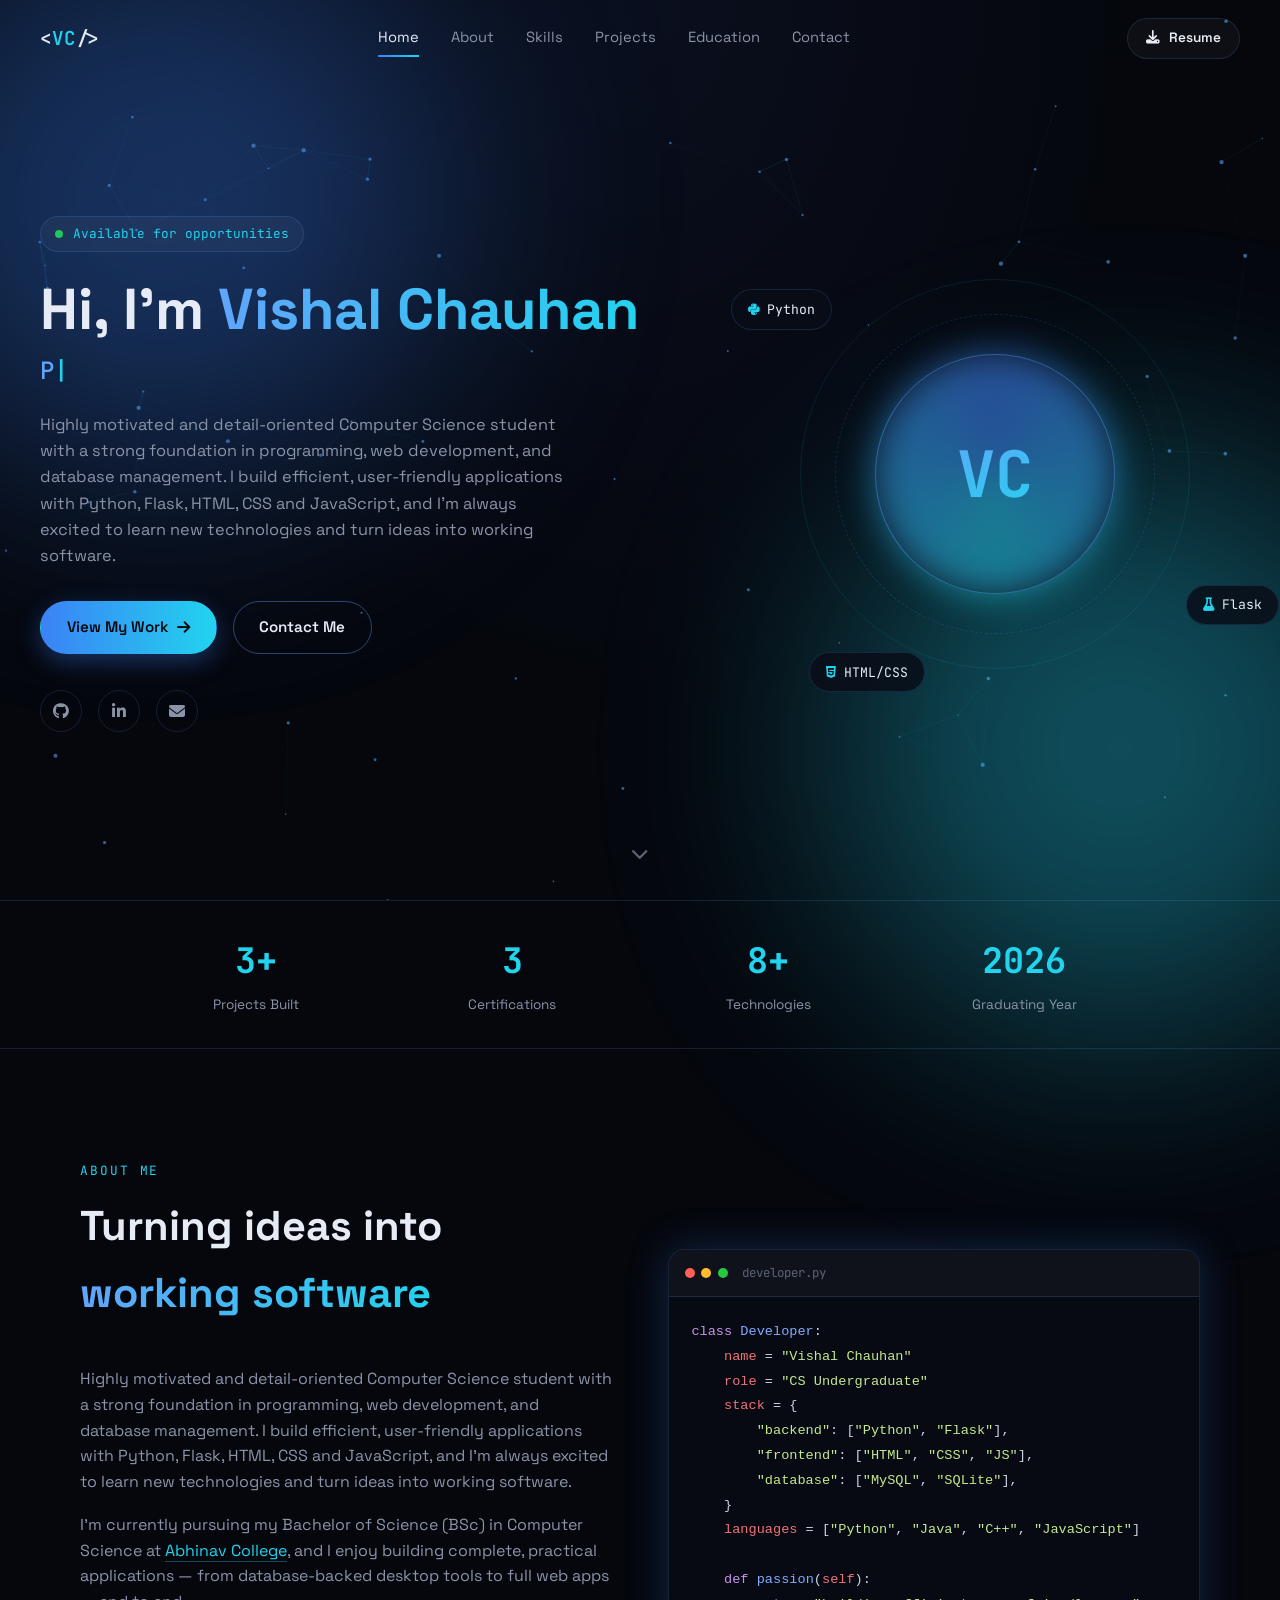
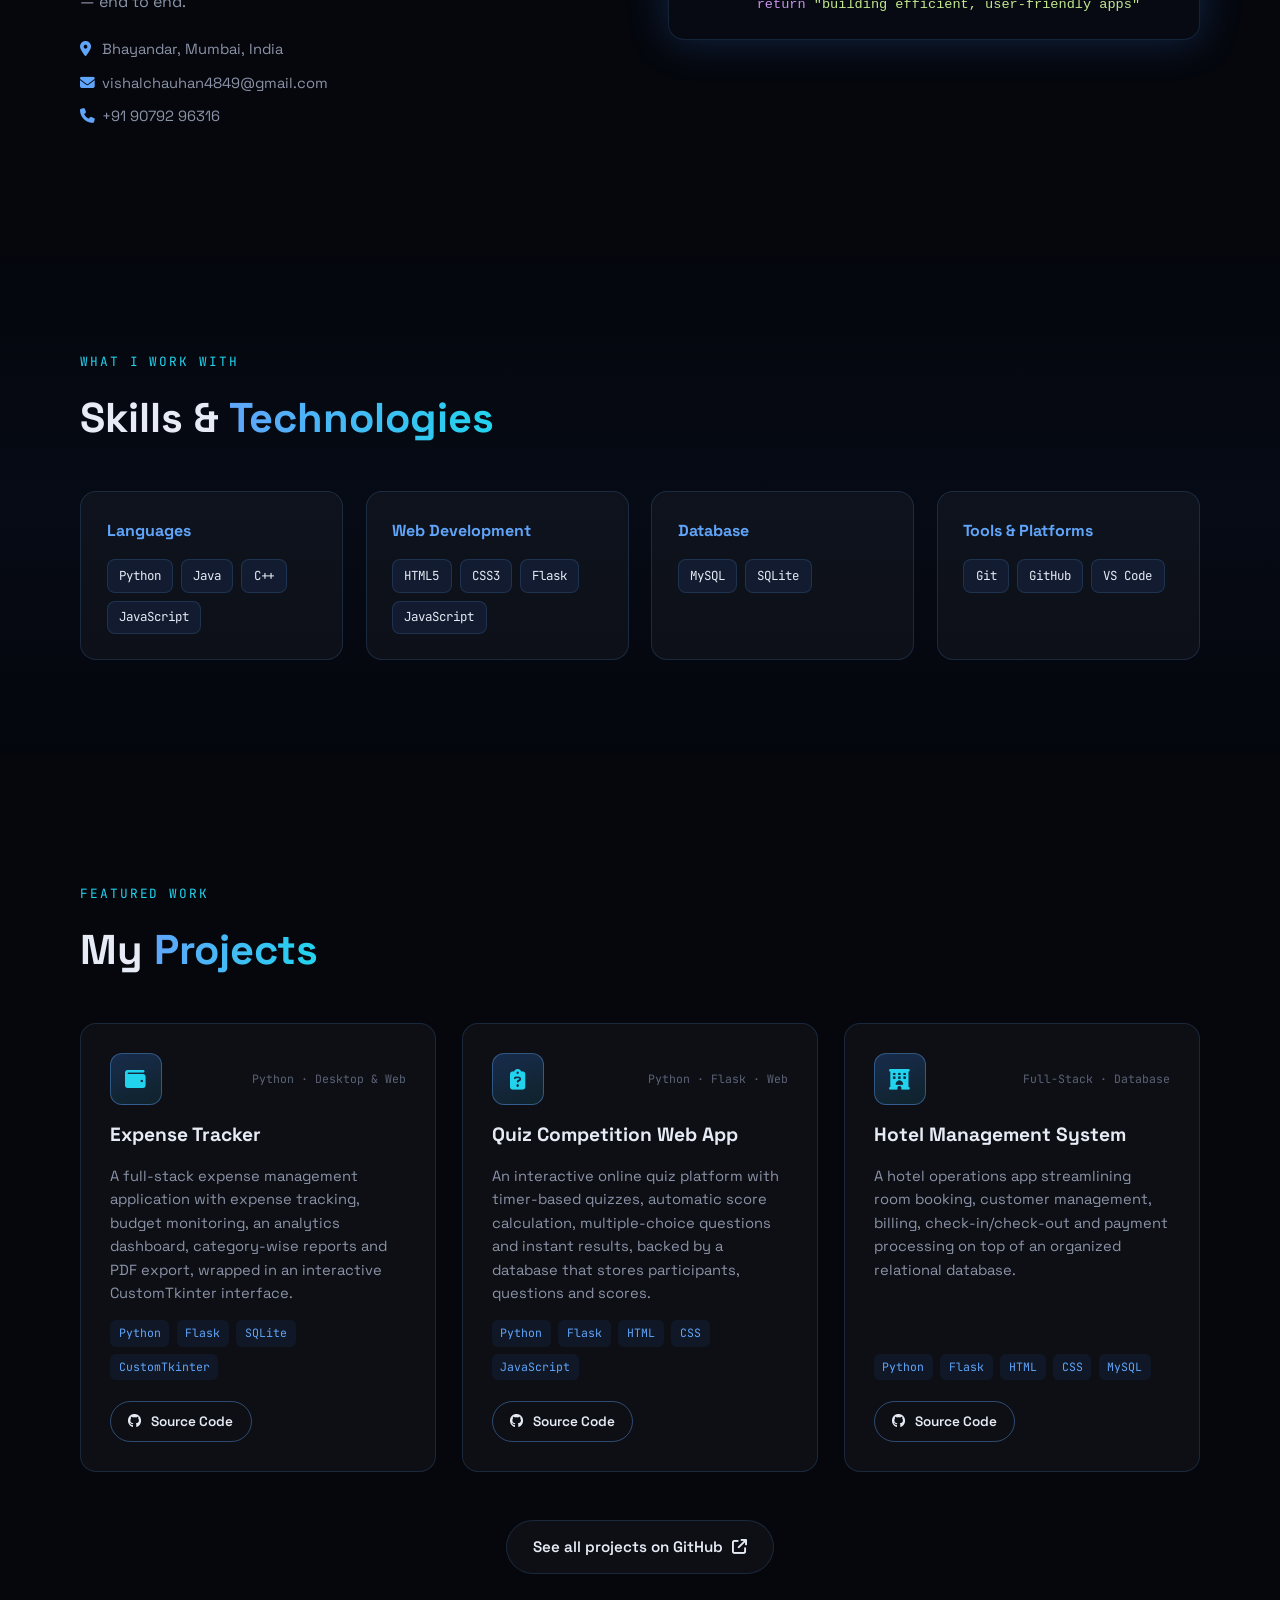
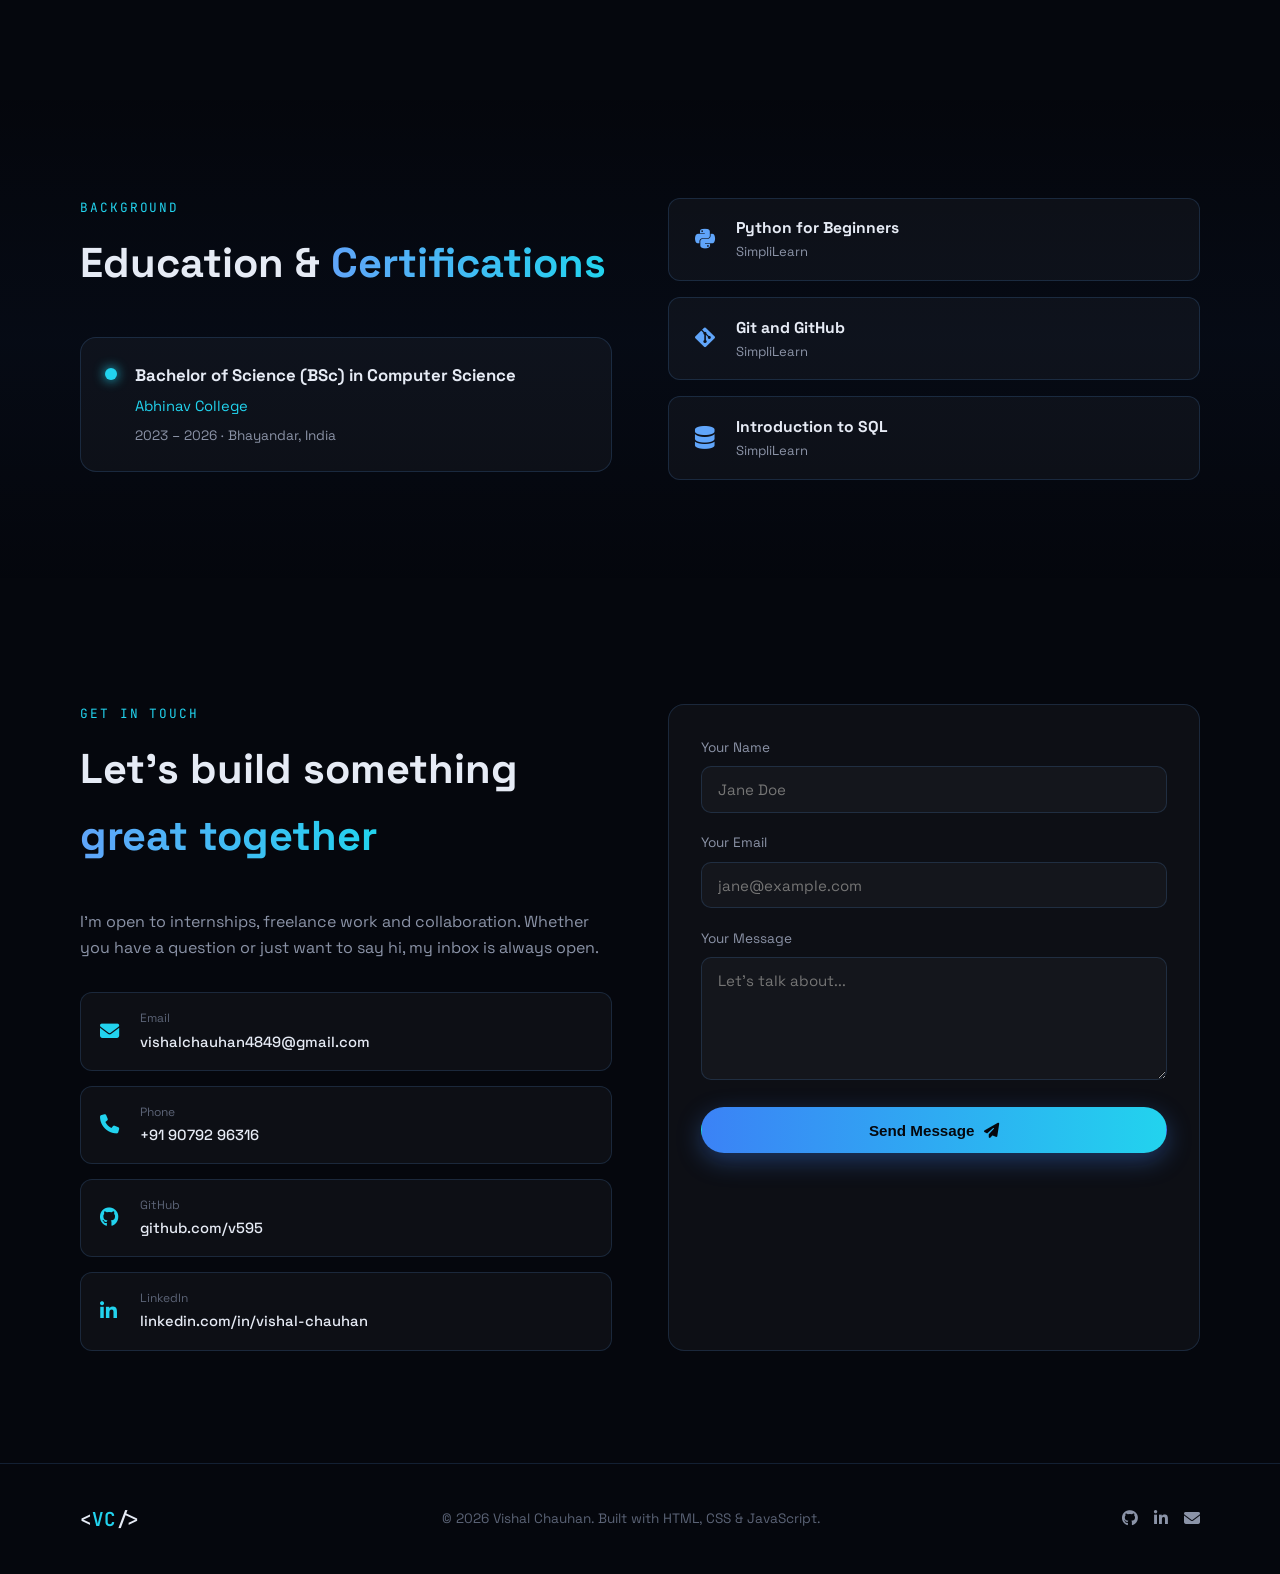
==== netlify_site/index.html @ a7fc86d5 "Add static Netlify build (netlify_site/) with Netlify Forms contact Netlify only serves static files" ====
<!doctype html>
<html lang="en">
<head>
<meta charset="UTF-8">
<meta name="viewport" content="width=device-width, initial-scale=1.0">
<title>Vishal Chauhan | Python & Flask Developer</title>
<meta name="description" content="Portfolio of Vishal Chauhan — Computer Science student and Python/Flask developer.">
<link rel="icon" href="data:,">
<link rel="preconnect" href="https://fonts.googleapis.com">
<link href="https://fonts.googleapis.com/css2?family=Space+Grotesk:wght@400;500;600;700&family=JetBrains+Mono:wght@400;500;600&display=swap" rel="stylesheet">
<link rel="stylesheet" href="https://cdnjs.cloudflare.com/ajax/libs/font-awesome/6.5.2/css/all.min.css">
<link rel="stylesheet" href="css/style.css">
</head>
<body>

<canvas id="bg-canvas"></canvas>
<div class="glow glow-a"></div>
<div class="glow glow-b"></div>

<div id="toast" class="toast"></div>

<header class="navbar" id="navbar">
  <div class="nav-inner">
    <a href="#home" class="brand">&lt;<span>VC</span>/&gt;</a>
    <nav class="nav-links" id="navLinks">
      <a href="#home" class="nav-link active" data-nav>Home</a>
      <a href="#about" class="nav-link" data-nav>About</a>
      <a href="#skills" class="nav-link" data-nav>Skills</a>
      <a href="#projects" class="nav-link" data-nav>Projects</a>
      <a href="#education" class="nav-link" data-nav>Education</a>
      <a href="#contact" class="nav-link" data-nav>Contact</a>
    </nav>
    <div class="nav-actions">
      <a href="files/VISHAL_CHAUHAN_Resume.pdf" class="btn btn-ghost btn-sm" download>
        <i class="fa-solid fa-download"></i> Resume
      </a>
      <button class="nav-toggle" id="navToggle" aria-label="Toggle menu">
        <span></span><span></span><span></span>
      </button>
    </div>
  </div>
</header>

<main>

  <section class="hero" id="home">
    <div class="hero-inner">
      <div class="hero-text">
        <p class="eyebrow reveal"><span class="pulse-dot"></span> Available for opportunities</p>
        <h1 class="reveal">Hi, I'm <span class="gradient-text">Vishal Chauhan</span></h1>
        <h2 class="hero-role reveal">
          <span id="typed"></span><span class="cursor">|</span>
        </h2>
        <p class="hero-desc reveal">Highly motivated and detail-oriented Computer Science student with a strong foundation in programming, web development, and database management. I build efficient, user-friendly applications with Python, Flask, HTML, CSS and JavaScript, and I'm always excited to learn new technologies and turn ideas into working software.</p>
        <div class="hero-cta reveal">
          <a href="#projects" class="btn btn-primary">View My Work <i class="fa-solid fa-arrow-right"></i></a>
          <a href="#contact" class="btn btn-outline">Contact Me</a>
        </div>
        <div class="hero-socials reveal">
          <a href="https://github.com/v595" target="_blank" rel="noopener" aria-label="GitHub"><i class="fa-brands fa-github"></i></a>
          <a href="https://www.linkedin.com/in/vishal-chauhan-854780410" target="_blank" rel="noopener" aria-label="LinkedIn"><i class="fa-brands fa-linkedin-in"></i></a>
          <a href="mailto:vishalchauhan4849@gmail.com" aria-label="Email"><i class="fa-solid fa-envelope"></i></a>
        </div>
      </div>
      <div class="hero-visual reveal">
        <div class="orbit-ring ring-1"></div>
        <div class="orbit-ring ring-2"></div>
        <div class="avatar-card">
          <div class="avatar-glow"></div>
          <div class="avatar-initials">VC</div>
        </div>
        <div class="floating-chip chip-1"><i class="fa-brands fa-python"></i> Python</div>
        <div class="floating-chip chip-2"><i class="fa-solid fa-flask"></i> Flask</div>
        <div class="floating-chip chip-3"><i class="fa-brands fa-html5"></i> HTML/CSS</div>
      </div>
    </div>
    <a href="#about" class="scroll-cue" aria-label="Scroll down"><i class="fa-solid fa-chevron-down"></i></a>
  </section>

  <section class="stats">
    <div class="stats-inner">
      <div class="stat reveal">
        <div class="stat-value" data-count="3" data-suffix="+">0</div>
        <div class="stat-label">Projects Built</div>
      </div>
      <div class="stat reveal">
        <div class="stat-value" data-count="3" data-suffix="">0</div>
        <div class="stat-label">Certifications</div>
      </div>
      <div class="stat reveal">
        <div class="stat-value" data-count="8" data-suffix="+">0</div>
        <div class="stat-label">Technologies</div>
      </div>
      <div class="stat reveal">
        <div class="stat-value" data-count="2026" data-suffix="">0</div>
        <div class="stat-label">Graduating Year</div>
      </div>
    </div>
  </section>

  <section class="section" id="about">
    <div class="section-inner about-grid">
      <div class="reveal">
        <p class="section-tag">About Me</p>
        <h2 class="section-title">Turning ideas into <span class="gradient-text">working software</span></h2>
        <p class="about-text">Highly motivated and detail-oriented Computer Science student with a strong foundation in programming, web development, and database management. I build efficient, user-friendly applications with Python, Flask, HTML, CSS and JavaScript, and I'm always excited to learn new technologies and turn ideas into working software.</p>
        <p class="about-text">
          I'm currently pursuing my Bachelor of Science (BSc) in Computer Science at
          <a href="https://www.abhinavcollege.org/" target="_blank" rel="noopener">Abhinav College</a>,
          and I enjoy building complete, practical applications — from database-backed
          desktop tools to full web apps — end to end.
        </p>
        <div class="about-info">
          <div><i class="fa-solid fa-location-dot"></i> Bhayandar, Mumbai, India</div>
          <div><i class="fa-solid fa-envelope"></i> vishalchauhan4849@gmail.com</div>
          <div><i class="fa-solid fa-phone"></i> +91 90792 96316</div>
        </div>
      </div>
      <div class="code-card reveal">
        <div class="code-card-head">
          <span class="dot red"></span><span class="dot yellow"></span><span class="dot green"></span>
          <span class="code-card-title">developer.py</span>
        </div>
        <pre class="code-card-body"><code><span class="tok-kw">class</span> <span class="tok-class">Developer</span>:
    <span class="tok-var">name</span> = <span class="tok-str">"Vishal Chauhan"</span>
    <span class="tok-var">role</span> = <span class="tok-str">"CS Undergraduate"</span>
    <span class="tok-var">stack</span> = {
        <span class="tok-str">"backend"</span>: [<span class="tok-str">"Python"</span>, <span class="tok-str">"Flask"</span>],
        <span class="tok-str">"frontend"</span>: [<span class="tok-str">"HTML"</span>, <span class="tok-str">"CSS"</span>, <span class="tok-str">"JS"</span>],
        <span class="tok-str">"database"</span>: [<span class="tok-str">"MySQL"</span>, <span class="tok-str">"SQLite"</span>],
    }
    <span class="tok-var">languages</span> = [<span class="tok-str">"Python"</span>, <span class="tok-str">"Java"</span>, <span class="tok-str">"C++"</span>, <span class="tok-str">"JavaScript"</span>]

    <span class="tok-kw">def</span> <span class="tok-fn">passion</span>(<span class="tok-var">self</span>):
        <span class="tok-kw">return</span> <span class="tok-str">"building efficient, user-friendly apps"</span></code></pre>
      </div>
    </div>
  </section>

  <section class="section section-alt" id="skills">
    <div class="section-inner">
      <p class="section-tag reveal">What I Work With</p>
      <h2 class="section-title reveal">Skills &amp; <span class="gradient-text">Technologies</span></h2>
      <div class="skills-grid">
        <div class="skill-card reveal">
          <h3>Languages</h3>
          <div class="skill-tags">
            <span class="skill-tag">Python</span><span class="skill-tag">Java</span><span class="skill-tag">C++</span><span class="skill-tag">JavaScript</span>
          </div>
        </div>
        <div class="skill-card reveal">
          <h3>Web Development</h3>
          <div class="skill-tags">
            <span class="skill-tag">HTML5</span><span class="skill-tag">CSS3</span><span class="skill-tag">Flask</span><span class="skill-tag">JavaScript</span>
          </div>
        </div>
        <div class="skill-card reveal">
          <h3>Database</h3>
          <div class="skill-tags">
            <span class="skill-tag">MySQL</span><span class="skill-tag">SQLite</span>
          </div>
        </div>
        <div class="skill-card reveal">
          <h3>Tools &amp; Platforms</h3>
          <div class="skill-tags">
            <span class="skill-tag">Git</span><span class="skill-tag">GitHub</span><span class="skill-tag">VS Code</span>
          </div>
        </div>
      </div>
    </div>
  </section>

  <section class="section" id="projects">
    <div class="section-inner">
      <p class="section-tag reveal">Featured Work</p>
      <h2 class="section-title reveal">My <span class="gradient-text">Projects</span></h2>
      <div class="projects-grid">
        <article class="project-card reveal">
          <div class="project-top">
            <div class="project-icon"><i class="fa-solid fa-wallet"></i></div>
            <span class="project-category">Python  ·  Desktop &amp; Web</span>
          </div>
          <h3>Expense Tracker</h3>
          <p>A full-stack expense management application with expense tracking, budget monitoring, an analytics dashboard, category-wise reports and PDF export, wrapped in an interactive CustomTkinter interface.</p>
          <div class="project-stack">
            <span>Python</span><span>Flask</span><span>SQLite</span><span>CustomTkinter</span>
          </div>
          <div class="project-links">
            <a href="https://github.com/v595/expenses_tracker" target="_blank" rel="noopener" class="btn btn-outline btn-sm">
              <i class="fa-brands fa-github"></i> Source Code
            </a>
          </div>
        </article>
        <article class="project-card reveal">
          <div class="project-top">
            <div class="project-icon"><i class="fa-solid fa-clipboard-question"></i></div>
            <span class="project-category">Python  ·  Flask  ·  Web</span>
          </div>
          <h3>Quiz Competition Web App</h3>
          <p>An interactive online quiz platform with timer-based quizzes, automatic score calculation, multiple-choice questions and instant results, backed by a database that stores participants, questions and scores.</p>
          <div class="project-stack">
            <span>Python</span><span>Flask</span><span>HTML</span><span>CSS</span><span>JavaScript</span>
          </div>
          <div class="project-links">
            <a href="https://github.com/v595/QUIZ-COMPETITION" target="_blank" rel="noopener" class="btn btn-outline btn-sm">
              <i class="fa-brands fa-github"></i> Source Code
            </a>
          </div>
        </article>
        <article class="project-card reveal">
          <div class="project-top">
            <div class="project-icon"><i class="fa-solid fa-hotel"></i></div>
            <span class="project-category">Full-Stack  ·  Database</span>
          </div>
          <h3>Hotel Management System</h3>
          <p>A hotel operations app streamlining room booking, customer management, billing, check-in/check-out and payment processing on top of an organized relational database.</p>
          <div class="project-stack">
            <span>Python</span><span>Flask</span><span>HTML</span><span>CSS</span><span>MySQL</span>
          </div>
          <div class="project-links">
            <a href="https://github.com/v595/hotel-management-system" target="_blank" rel="noopener" class="btn btn-outline btn-sm">
              <i class="fa-brands fa-github"></i> Source Code
            </a>
          </div>
        </article>
      </div>
      <div class="projects-more reveal">
        <a href="https://github.com/v595" target="_blank" rel="noopener" class="btn btn-ghost">
          See all projects on GitHub <i class="fa-solid fa-arrow-up-right-from-square"></i>
        </a>
      </div>
    </div>
  </section>

  <section class="section section-alt" id="education">
    <div class="section-inner edu-grid">
      <div class="reveal">
        <p class="section-tag">Background</p>
        <h2 class="section-title">Education &amp; <span class="gradient-text">Certifications</span></h2>
        <div class="timeline-item">
          <div class="timeline-dot"></div>
          <div>
            <h3>Bachelor of Science (BSc) in Computer Science</h3>
            <a href="https://www.abhinavcollege.org/" target="_blank" rel="noopener">Abhinav College</a>
            <p class="timeline-meta">2023 – 2026 &middot; Bhayandar, India</p>
          </div>
        </div>
      </div>
      <div class="cert-grid reveal">
        <div class="cert-card">
          <i class="fa-brands fa-python"></i>
          <div><h4>Python for Beginners</h4><p>SimpliLearn</p></div>
        </div>
        <div class="cert-card">
          <i class="fa-brands fa-git-alt"></i>
          <div><h4>Git and GitHub</h4><p>SimpliLearn</p></div>
        </div>
        <div class="cert-card">
          <i class="fa-solid fa-database"></i>
          <div><h4>Introduction to SQL</h4><p>SimpliLearn</p></div>
        </div>
      </div>
    </div>
  </section>

  <section class="section" id="contact">
    <div class="section-inner contact-grid">
      <div class="reveal">
        <p class="section-tag">Get In Touch</p>
        <h2 class="section-title">Let's build something <span class="gradient-text">great together</span></h2>
        <p class="about-text">
          I'm open to internships, freelance work and collaboration. Whether you have a
          question or just want to say hi, my inbox is always open.
        </p>
        <div class="contact-methods">
          <a href="mailto:vishalchauhan4849@gmail.com" class="contact-method">
            <i class="fa-solid fa-envelope"></i>
            <div><span>Email</span><strong>vishalchauhan4849@gmail.com</strong></div>
          </a>
          <a href="tel:+919079296316" class="contact-method">
            <i class="fa-solid fa-phone"></i>
            <div><span>Phone</span><strong>+91 90792 96316</strong></div>
          </a>
          <a href="https://github.com/v595" target="_blank" rel="noopener" class="contact-method">
            <i class="fa-brands fa-github"></i>
            <div><span>GitHub</span><strong>github.com/v595</strong></div>
          </a>
          <a href="https://www.linkedin.com/in/vishal-chauhan-854780410" target="_blank" rel="noopener" class="contact-method">
            <i class="fa-brands fa-linkedin-in"></i>
            <div><span>LinkedIn</span><strong>linkedin.com/in/vishal-chauhan</strong></div>
          </a>
        </div>
      </div>

      <form id="contactForm" class="contact-form reveal" name="contact" method="POST" data-netlify="true" netlify-honeypot="bot-field" novalidate>
        <input type="hidden" name="form-name" value="contact">
        <p class="hidden-field"><label>Don't fill this out: <input name="bot-field"></label></p>
        <div class="form-row">
          <label for="name">Your Name</label>
          <input type="text" id="name" name="name" placeholder="Jane Doe" required>
        </div>
        <div class="form-row">
          <label for="email">Your Email</label>
          <input type="email" id="email" name="email" placeholder="jane@example.com" required>
        </div>
        <div class="form-row">
          <label for="message">Your Message</label>
          <textarea id="message" name="message" rows="5" placeholder="Let's talk about..." required></textarea>
        </div>
        <button type="submit" class="btn btn-primary btn-block" id="submitBtn">
          <span class="btn-label">Send Message</span>
          <i class="fa-solid fa-paper-plane"></i>
        </button>
        <p class="form-status" id="formStatus" role="status"></p>
      </form>
    </div>
  </section>

</main>

<footer class="footer">
  <div class="footer-inner">
    <a href="#home" class="brand">&lt;<span>VC</span>/&gt;</a>
    <p>&copy; <span id="year">2026</span> Vishal Chauhan. Built with HTML, CSS &amp; JavaScript.</p>
    <div class="footer-socials">
      <a href="https://github.com/v595" target="_blank" rel="noopener" aria-label="GitHub"><i class="fa-brands fa-github"></i></a>
      <a href="https://www.linkedin.com/in/vishal-chauhan-854780410" target="_blank" rel="noopener" aria-label="LinkedIn"><i class="fa-brands fa-linkedin-in"></i></a>
      <a href="mailto:vishalchauhan4849@gmail.com" aria-label="Email"><i class="fa-solid fa-envelope"></i></a>
    </div>
  </div>
</footer>

<button id="backToTop" class="back-to-top" aria-label="Back to top"><i class="fa-solid fa-arrow-up"></i></button>

<script>
  window.__ROLES__ = ["Python Developer", "Flask Developer", "Full-Stack Enthusiast", "CS Undergraduate"];
</script>
<script src="js/script.js"></script>
</body>
</html>
---- netlify_site/css/style.css ----
/* ---------- Design tokens ---------- */
:root {
  --bg: #05070d;
  --bg-alt: #080b14;
  --surface: rgba(255, 255, 255, 0.035);
  --surface-hover: rgba(255, 255, 255, 0.06);
  --border: rgba(96, 165, 250, 0.16);
  --border-strong: rgba(96, 165, 250, 0.4);
  --blue: #3b82f6;
  --blue-light: #60a5fa;
  --cyan: #22d3ee;
  --text: #e6ebf5;
  --text-dim: #8b93a7;
  --text-dimmer: #5b6376;
  --radius: 16px;
  --font-body: "Space Grotesk", sans-serif;
  --font-mono: "JetBrains Mono", monospace;
  --shadow-glow: 0 0 40px rgba(59, 130, 246, 0.25);
}

* { margin: 0; padding: 0; box-sizing: border-box; }

html { scroll-behavior: smooth; }

body {
  background: var(--bg);
  color: var(--text);
  font-family: var(--font-body);
  line-height: 1.6;
  overflow-x: hidden;
  position: relative;
}

a { color: inherit; text-decoration: none; }
ul { list-style: none; }
img { max-width: 100%; display: block; }

::selection { background: var(--blue); color: #fff; }

::-webkit-scrollbar { width: 10px; }
::-webkit-scrollbar-track { background: var(--bg); }
::-webkit-scrollbar-thumb { background: linear-gradient(var(--blue), var(--cyan)); border-radius: 10px; }

/* ---------- Background layers ---------- */
#bg-canvas {
  position: fixed;
  inset: 0;
  z-index: -2;
  background: radial-gradient(ellipse at top, #0a0f1e 0%, #05070d 55%);
}

.glow {
  position: fixed;
  width: 45vw;
  height: 45vw;
  border-radius: 50%;
  filter: blur(120px);
  z-index: -1;
  opacity: 0.35;
  pointer-events: none;
}
.glow-a {
  background: var(--blue);
  top: -10%;
  left: -10%;
  animation: drift-a 18s ease-in-out infinite alternate;
}
.glow-b {
  background: var(--cyan);
  bottom: -15%;
  right: -10%;
  animation: drift-b 22s ease-in-out infinite alternate;
}
@keyframes drift-a {
  from { transform: translate(0, 0) scale(1); }
  to   { transform: translate(6vw, 8vh) scale(1.15); }
}
@keyframes drift-b {
  from { transform: translate(0, 0) scale(1); }
  to   { transform: translate(-6vw, -6vh) scale(1.1); }
}

/* ---------- Utility ---------- */
.gradient-text {
  background: linear-gradient(90deg, var(--blue-light), var(--cyan));
  -webkit-background-clip: text;
  background-clip: text;
  color: transparent;
}

.section { padding: 7rem 1.5rem; position: relative; }
.section-alt { background: linear-gradient(180deg, transparent, rgba(59,130,246,0.035), transparent); }
.section-inner { max-width: 1120px; margin: 0 auto; }
.section-tag {
  font-family: var(--font-mono);
  font-size: 0.8rem;
  letter-spacing: 0.15em;
  text-transform: uppercase;
  color: var(--cyan);
  margin-bottom: 0.75rem;
}
.section-title {
  font-size: clamp(1.8rem, 4vw, 2.6rem);
  font-weight: 700;
  margin-bottom: 2.5rem;
  max-width: 640px;
}

.reveal {
  opacity: 0;
  transform: translateY(28px);
  transition: opacity 0.7s cubic-bezier(.16,.84,.44,1), transform 0.7s cubic-bezier(.16,.84,.44,1);
}
.reveal.visible { opacity: 1; transform: translateY(0); }

/* ---------- Buttons ---------- */
.btn {
  display: inline-flex;
  align-items: center;
  gap: 0.6rem;
  padding: 0.85rem 1.6rem;
  border-radius: 999px;
  font-weight: 600;
  font-size: 0.95rem;
  border: 1px solid transparent;
  cursor: pointer;
  transition: transform 0.25s ease, box-shadow 0.25s ease, background 0.25s ease, border-color 0.25s ease;
  white-space: nowrap;
}
.btn:hover { transform: translateY(-3px); }
.btn-primary {
  background: linear-gradient(90deg, var(--blue), var(--cyan));
  color: #05070d;
  box-shadow: 0 8px 24px rgba(59, 130, 246, 0.35);
}
.btn-primary:hover { box-shadow: 0 12px 32px rgba(34, 211, 238, 0.45); }
.btn-outline {
  background: transparent;
  border-color: var(--border-strong);
  color: var(--text);
}
.btn-outline:hover { background: rgba(59, 130, 246, 0.12); border-color: var(--cyan); }
.btn-ghost { background: var(--surface); color: var(--text); border-color: var(--border); }
.btn-ghost:hover { background: var(--surface-hover); }
.btn-sm { padding: 0.55rem 1.1rem; font-size: 0.85rem; }
.btn-block { width: 100%; justify-content: center; margin-top: 0.5rem; }

/* ---------- Navbar ---------- */
.navbar {
  position: fixed;
  top: 0; left: 0; right: 0;
  z-index: 100;
  padding: 1.1rem 1.5rem;
  transition: background 0.3s ease, border-color 0.3s ease, padding 0.3s ease;
  border-bottom: 1px solid transparent;
}
.navbar.scrolled {
  background: rgba(5, 7, 13, 0.75);
  backdrop-filter: blur(16px);
  border-color: var(--border);
  padding: 0.75rem 1.5rem;
}
.nav-inner {
  max-width: 1200px;
  margin: 0 auto;
  display: flex;
  align-items: center;
  justify-content: space-between;
  gap: 1.5rem;
}
.brand {
  font-family: var(--font-mono);
  font-weight: 600;
  font-size: 1.2rem;
  color: var(--text);
}
.brand span { color: var(--cyan); }
.nav-links {
  display: flex;
  gap: 2rem;
  list-style: none;
}
.nav-link {
  position: relative;
  font-size: 0.92rem;
  color: var(--text-dim);
  padding: 0.3rem 0;
  transition: color 0.2s ease;
}
.nav-link::after {
  content: "";
  position: absolute;
  left: 0; bottom: -2px;
  width: 0; height: 2px;
  background: linear-gradient(90deg, var(--blue), var(--cyan));
  transition: width 0.25s ease;
}
.nav-link:hover, .nav-link.active { color: var(--text); }
.nav-link:hover::after, .nav-link.active::after { width: 100%; }

.nav-actions { display: flex; align-items: center; gap: 0.9rem; }
.nav-toggle {
  display: none;
  flex-direction: column;
  gap: 5px;
  background: none;
  border: none;
  cursor: pointer;
  padding: 6px;
}
.nav-toggle span { width: 22px; height: 2px; background: var(--text); border-radius: 2px; transition: 0.3s; }

/* ---------- Hero ---------- */
.hero {
  min-height: 100vh;
  display: flex;
  align-items: center;
  padding: 7rem 1.5rem 4rem;
  position: relative;
}
.hero-inner {
  max-width: 1200px;
  margin: 0 auto;
  width: 100%;
  display: grid;
  grid-template-columns: 1.15fr 0.85fr;
  gap: 3rem;
  align-items: center;
}
.eyebrow {
  display: inline-flex;
  align-items: center;
  gap: 0.6rem;
  font-family: var(--font-mono);
  font-size: 0.8rem;
  color: var(--cyan);
  border: 1px solid var(--border);
  background: var(--surface);
  padding: 0.4rem 0.9rem;
  border-radius: 999px;
  margin-bottom: 1.5rem;
}
.pulse-dot {
  width: 8px; height: 8px;
  border-radius: 50%;
  background: #22c55e;
  box-shadow: 0 0 0 rgba(34,197,94,0.6);
  animation: pulse 2s infinite;
}
@keyframes pulse {
  0% { box-shadow: 0 0 0 0 rgba(34,197,94,0.6); }
  70% { box-shadow: 0 0 0 8px rgba(34,197,94,0); }
  100% { box-shadow: 0 0 0 0 rgba(34,197,94,0); }
}
.hero h1 {
  font-size: clamp(2.2rem, 5.5vw, 3.6rem);
  font-weight: 700;
  line-height: 1.15;
  margin-bottom: 0.6rem;
}
.hero-role {
  font-family: var(--font-mono);
  font-size: clamp(1.1rem, 2.4vw, 1.5rem);
  color: var(--blue-light);
  font-weight: 500;
  margin-bottom: 1.4rem;
  min-height: 2rem;
}
.cursor { color: var(--cyan); animation: blink 0.9s steps(1) infinite; }
@keyframes blink { 50% { opacity: 0; } }
.hero-desc {
  color: var(--text-dim);
  max-width: 540px;
  margin-bottom: 2rem;
  font-size: 1.02rem;
}
.hero-cta { display: flex; gap: 1rem; flex-wrap: wrap; margin-bottom: 2.2rem; }
.hero-socials { display: flex; gap: 1rem; }
.hero-socials a {
  width: 42px; height: 42px;
  display: grid; place-items: center;
  border: 1px solid var(--border);
  border-radius: 50%;
  color: var(--text-dim);
  transition: all 0.25s ease;
}
.hero-socials a:hover { color: var(--cyan); border-color: var(--cyan); transform: translateY(-4px); box-shadow: 0 6px 18px rgba(34,211,238,0.25); }

.hero-visual { position: relative; height: 420px; display: grid; place-items: center; }
.avatar-card {
  width: 240px; height: 240px;
  border-radius: 50%;
  display: grid; place-items: center;
  position: relative;
  background: linear-gradient(160deg, #0b1120, #0d1526);
  border: 1px solid var(--border-strong);
  z-index: 2;
}
.avatar-glow {
  position: absolute; inset: -2px;
  border-radius: 50%;
  background: conic-gradient(from 0deg, var(--blue), var(--cyan), var(--blue));
  filter: blur(18px);
  opacity: 0.55;
  animation: spin 6s linear infinite;
  z-index: -1;
}
@keyframes spin { to { transform: rotate(360deg); } }
.avatar-initials {
  font-family: var(--font-mono);
  font-size: 4rem;
  font-weight: 700;
  background: linear-gradient(160deg, var(--blue-light), var(--cyan));
  -webkit-background-clip: text;
  background-clip: text;
  color: transparent;
}
.orbit-ring {
  position: absolute;
  border: 1px dashed var(--border);
  border-radius: 50%;
}
.ring-1 { width: 320px; height: 320px; animation: spin 30s linear infinite; }
.ring-2 { width: 390px; height: 390px; border-style: solid; border-color: rgba(34,211,238,0.1); animation: spin 45s linear infinite reverse; }
.floating-chip {
  position: absolute;
  display: flex;
  align-items: center;
  gap: 0.5rem;
  padding: 0.55rem 1rem;
  background: rgba(9, 13, 24, 0.85);
  border: 1px solid var(--border);
  border-radius: 999px;
  font-family: var(--font-mono);
  font-size: 0.82rem;
  backdrop-filter: blur(6px);
  z-index: 3;
  animation: float 5s ease-in-out infinite;
}
.floating-chip i { color: var(--cyan); }
.chip-1 { top: 6%; left: -4%; animation-delay: 0s; }
.chip-2 { bottom: 14%; right: -8%; animation-delay: 1.2s; }
.chip-3 { bottom: -2%; left: 12%; animation-delay: 2.4s; }
@keyframes float {
  0%, 100% { transform: translateY(0); }
  50% { transform: translateY(-12px); }
}

.scroll-cue {
  position: absolute;
  bottom: 2rem; left: 50%;
  transform: translateX(-50%);
  color: var(--text-dimmer);
  font-size: 1.1rem;
  animation: float 2.2s ease-in-out infinite;
}

/* ---------- Stats ---------- */
.stats { padding: 2rem 1.5rem; border-top: 1px solid var(--border); border-bottom: 1px solid var(--border); }
.stats-inner {
  max-width: 1000px;
  margin: 0 auto;
  display: grid;
  grid-template-columns: repeat(4, 1fr);
  text-align: center;
  gap: 1.5rem;
}
.stat-value {
  font-family: var(--font-mono);
  font-size: clamp(1.6rem, 3vw, 2.2rem);
  font-weight: 700;
  color: var(--cyan);
}
.stat-label { color: var(--text-dim); font-size: 0.85rem; margin-top: 0.3rem; }

/* ---------- About ---------- */
.about-grid { display: grid; grid-template-columns: 1fr 1fr; gap: 3.5rem; align-items: center; }
.about-text { color: var(--text-dim); margin-bottom: 1.1rem; }
.about-text a { color: var(--cyan); border-bottom: 1px solid rgba(34,211,238,0.35); }
.about-info { display: flex; flex-direction: column; gap: 0.6rem; margin-top: 1.5rem; color: var(--text-dim); font-size: 0.92rem; }
.about-info i { color: var(--blue-light); width: 18px; }

.code-card {
  background: #070a13;
  border: 1px solid var(--border);
  border-radius: var(--radius);
  overflow: hidden;
  box-shadow: var(--shadow-glow);
}
.code-card-head {
  display: flex;
  align-items: center;
  gap: 0.4rem;
  padding: 0.8rem 1rem;
  background: rgba(255,255,255,0.03);
  border-bottom: 1px solid var(--border);
}
.dot { width: 10px; height: 10px; border-radius: 50%; }
.dot.red { background: #ff5f56; }
.dot.yellow { background: #ffbd2e; }
.dot.green { background: #27c93f; }
.code-card-title { margin-left: 0.5rem; font-family: var(--font-mono); font-size: 0.78rem; color: var(--text-dimmer); }
.code-card-body {
  padding: 1.4rem;
  font-family: var(--font-mono);
  font-size: 0.85rem;
  line-height: 1.75;
  overflow-x: auto;
  color: #cbd5e1;
}
.tok-kw { color: #c792ea; }
.tok-class { color: #82aaff; }
.tok-var { color: #f07178; }
.tok-str { color: #c3e88d; }
.tok-fn { color: #82aaff; }

/* ---------- Skills ---------- */
.skills-grid {
  display: grid;
  grid-template-columns: repeat(auto-fit, minmax(230px, 1fr));
  gap: 1.4rem;
}
.skill-card {
  background: var(--surface);
  border: 1px solid var(--border);
  border-radius: var(--radius);
  padding: 1.6rem;
  transition: transform 0.3s ease, border-color 0.3s ease, box-shadow 0.3s ease;
}
.skill-card:hover { transform: translateY(-6px); border-color: var(--border-strong); box-shadow: var(--shadow-glow); }
.skill-card h3 { font-size: 1rem; margin-bottom: 1rem; color: var(--blue-light); }
.skill-tags { display: flex; flex-wrap: wrap; gap: 0.5rem; }
.skill-tag {
  font-family: var(--font-mono);
  font-size: 0.78rem;
  padding: 0.35rem 0.7rem;
  border-radius: 8px;
  background: rgba(59,130,246,0.1);
  border: 1px solid var(--border);
  color: var(--text);
  transition: background 0.2s ease, transform 0.2s ease;
}
.skill-tag:hover { background: rgba(34,211,238,0.18); transform: translateY(-2px); }

/* ---------- Projects ---------- */
.projects-grid {
  display: grid;
  grid-template-columns: repeat(auto-fit, minmax(300px, 1fr));
  gap: 1.6rem;
}
.project-card {
  background: var(--surface);
  border: 1px solid var(--border);
  border-radius: var(--radius);
  padding: 1.8rem;
  display: flex;
  flex-direction: column;
  gap: 0.9rem;
  transition: transform 0.35s ease, border-color 0.35s ease, box-shadow 0.35s ease;
  position: relative;
  overflow: hidden;
}
.project-card::before {
  content: "";
  position: absolute; inset: 0;
  background: linear-gradient(135deg, rgba(59,130,246,0.08), transparent 60%);
  opacity: 0;
  transition: opacity 0.35s ease;
}
.project-card:hover { transform: translateY(-8px); border-color: var(--border-strong); box-shadow: var(--shadow-glow); }
.project-card:hover::before { opacity: 1; }
.project-top { display: flex; align-items: center; justify-content: space-between; }
.project-icon {
  width: 52px; height: 52px;
  border-radius: 12px;
  display: grid; place-items: center;
  background: linear-gradient(160deg, rgba(59,130,246,0.25), rgba(34,211,238,0.1));
  border: 1px solid var(--border-strong);
  font-size: 1.3rem;
  color: var(--cyan);
}
.project-category { font-family: var(--font-mono); font-size: 0.72rem; color: var(--text-dimmer); text-align: right; }
.project-card h3 { font-size: 1.2rem; }
.project-card p { color: var(--text-dim); font-size: 0.92rem; flex-grow: 1; }
.project-stack { display: flex; flex-wrap: wrap; gap: 0.45rem; }
.project-stack span {
  font-size: 0.72rem;
  font-family: var(--font-mono);
  color: var(--blue-light);
  background: rgba(59,130,246,0.08);
  padding: 0.25rem 0.55rem;
  border-radius: 6px;
}
.project-links { margin-top: 0.4rem; }
.projects-more { text-align: center; margin-top: 3rem; }

/* ---------- Education ---------- */
.edu-grid { display: grid; grid-template-columns: 1fr 1fr; gap: 3.5rem; align-items: start; }
.timeline-item { display: flex; gap: 1.1rem; padding: 1.5rem; background: var(--surface); border: 1px solid var(--border); border-radius: var(--radius); }
.timeline-dot { width: 12px; height: 12px; margin-top: 6px; border-radius: 50%; background: var(--cyan); box-shadow: 0 0 12px var(--cyan); flex-shrink: 0; }
.timeline-item h3 { font-size: 1.05rem; margin-bottom: 0.3rem; }
.timeline-item a { color: var(--cyan); font-size: 0.92rem; }
.timeline-meta { color: var(--text-dim); font-size: 0.85rem; margin-top: 0.4rem; }

.cert-grid { display: flex; flex-direction: column; gap: 1rem; }
.cert-card {
  display: flex;
  align-items: center;
  gap: 1rem;
  padding: 1.1rem 1.3rem;
  background: var(--surface);
  border: 1px solid var(--border);
  border-radius: 12px;
  transition: transform 0.25s ease, border-color 0.25s ease;
}
.cert-card:hover { transform: translateX(6px); border-color: var(--border-strong); }
.cert-card i { font-size: 1.4rem; color: var(--blue-light); width: 30px; text-align: center; }
.cert-card h4 { font-size: 0.98rem; }
.cert-card p { color: var(--text-dim); font-size: 0.82rem; }

/* ---------- Contact ---------- */
.contact-grid { display: grid; grid-template-columns: 1fr 1fr; gap: 3.5rem; }
.contact-methods { display: flex; flex-direction: column; gap: 0.9rem; margin-top: 2rem; }
.contact-method {
  display: flex;
  align-items: center;
  gap: 1rem;
  padding: 1rem 1.2rem;
  background: var(--surface);
  border: 1px solid var(--border);
  border-radius: 12px;
  transition: transform 0.25s ease, border-color 0.25s ease, background 0.25s ease;
}
.contact-method:hover { transform: translateX(6px); border-color: var(--border-strong); background: var(--surface-hover); }
.contact-method i { font-size: 1.2rem; color: var(--cyan); width: 24px; }
.contact-method span { display: block; font-size: 0.75rem; color: var(--text-dimmer); }
.contact-method strong { font-size: 0.92rem; font-weight: 500; }

.contact-form {
  background: var(--surface);
  border: 1px solid var(--border);
  border-radius: var(--radius);
  padding: 2rem;
}
.form-row { margin-bottom: 1.2rem; display: flex; flex-direction: column; gap: 0.5rem; }
.form-row label { font-size: 0.85rem; color: var(--text-dim); }
.form-row input, .form-row textarea {
  background: rgba(255,255,255,0.03);
  border: 1px solid var(--border);
  border-radius: 10px;
  padding: 0.8rem 1rem;
  color: var(--text);
  font-family: var(--font-body);
  font-size: 0.94rem;
  resize: vertical;
  transition: border-color 0.25s ease, box-shadow 0.25s ease;
}
.form-row input:focus, .form-row textarea:focus {
  outline: none;
  border-color: var(--cyan);
  box-shadow: 0 0 0 3px rgba(34,211,238,0.15);
}
.form-status { margin-top: 0.9rem; font-size: 0.85rem; min-height: 1.2rem; }
.form-status.ok { color: #4ade80; }
.form-status.err { color: #f87171; }

/* ---------- Footer ---------- */
.footer { padding: 2.5rem 1.5rem; border-top: 1px solid var(--border); }
.footer-inner {
  max-width: 1120px;
  margin: 0 auto;
  display: flex;
  align-items: center;
  justify-content: space-between;
  gap: 1rem;
  flex-wrap: wrap;
}
.footer-inner p { color: var(--text-dimmer); font-size: 0.85rem; }
.footer-socials { display: flex; gap: 1rem; }
.footer-socials a { color: var(--text-dim); transition: color 0.2s ease; }
.footer-socials a:hover { color: var(--cyan); }

/* ---------- Back to top ---------- */
.back-to-top {
  position: fixed;
  bottom: 1.8rem; right: 1.8rem;
  width: 46px; height: 46px;
  border-radius: 50%;
  background: linear-gradient(135deg, var(--blue), var(--cyan));
  color: #05070d;
  border: none;
  display: grid; place-items: center;
  cursor: pointer;
  opacity: 0;
  transform: translateY(20px);
  pointer-events: none;
  transition: opacity 0.3s ease, transform 0.3s ease;
  z-index: 90;
  box-shadow: 0 8px 24px rgba(59,130,246,0.4);
}
.back-to-top.show { opacity: 1; transform: translateY(0); pointer-events: auto; }

/* ---------- Toast ---------- */
.toast {
  position: fixed;
  top: 1.2rem; right: 1.2rem;
  background: #0b1120;
  border: 1px solid var(--border-strong);
  padding: 0.9rem 1.2rem;
  border-radius: 10px;
  font-size: 0.88rem;
  z-index: 200;
  transform: translateY(-30px);
  opacity: 0;
  pointer-events: none;
  transition: transform 0.3s ease, opacity 0.3s ease;
}
.toast.show { transform: translateY(0); opacity: 1; }

/* ---------- Responsive ---------- */
@media (max-width: 900px) {
  .hero-inner { grid-template-columns: 1fr; }
  .hero-visual { order: -1; height: 300px; }
  .about-grid, .edu-grid, .contact-grid { grid-template-columns: 1fr; }
  .stats-inner { grid-template-columns: repeat(2, 1fr); row-gap: 1.5rem; }
}

@media (max-width: 760px) {
  .nav-links { display: none; }
  .nav-toggle { display: flex; }
  .navbar.open .nav-links {
    display: flex;
    flex-direction: column;
    position: absolute;
    top: 100%; left: 0; right: 0;
    background: rgba(5,7,13,0.97);
    padding: 1.5rem;
    border-bottom: 1px solid var(--border);
    gap: 1.2rem;
  }
  .btn-ghost.btn-sm span { display: none; }
}

@media (max-width: 480px) {
  .hero-cta { flex-direction: column; }
  .btn-block, .hero-cta .btn { width: 100%; justify-content: center; }
}

.hidden-field { position: absolute; left: -9999px; top: -9999px; }
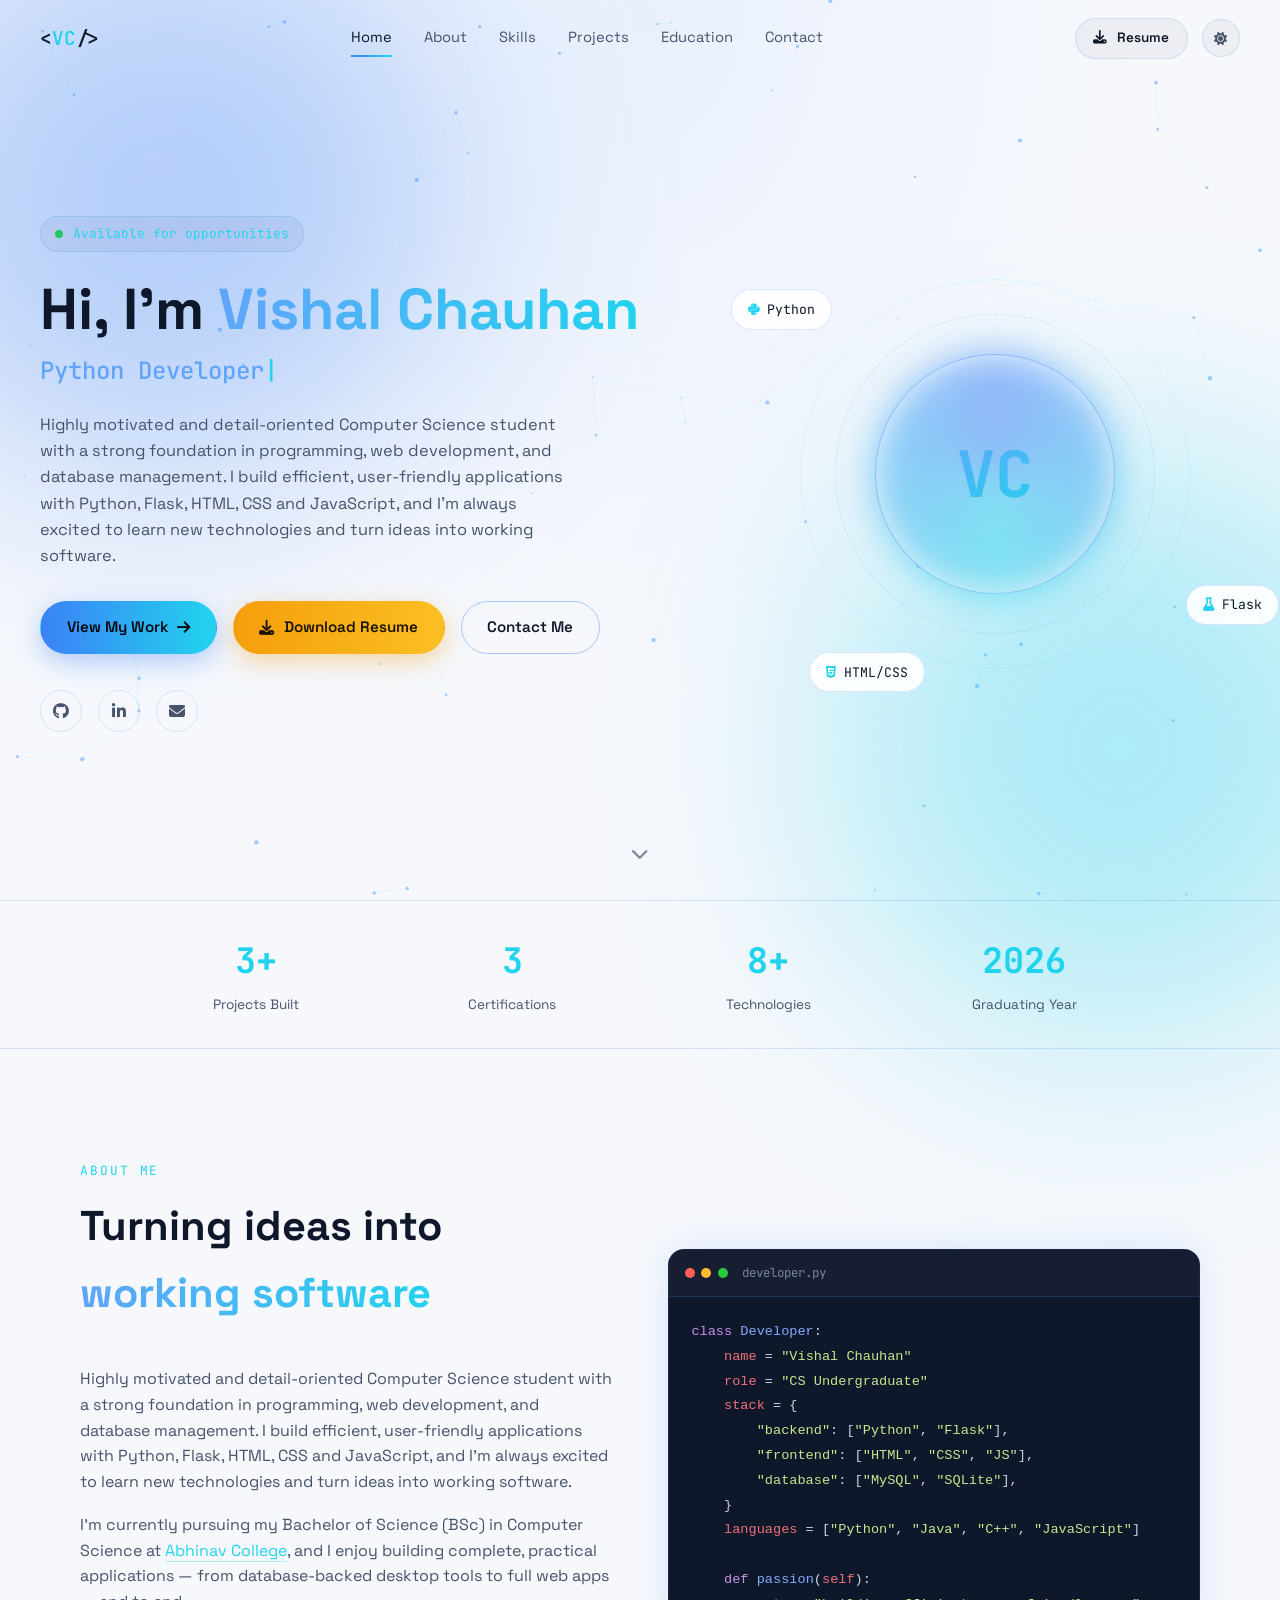
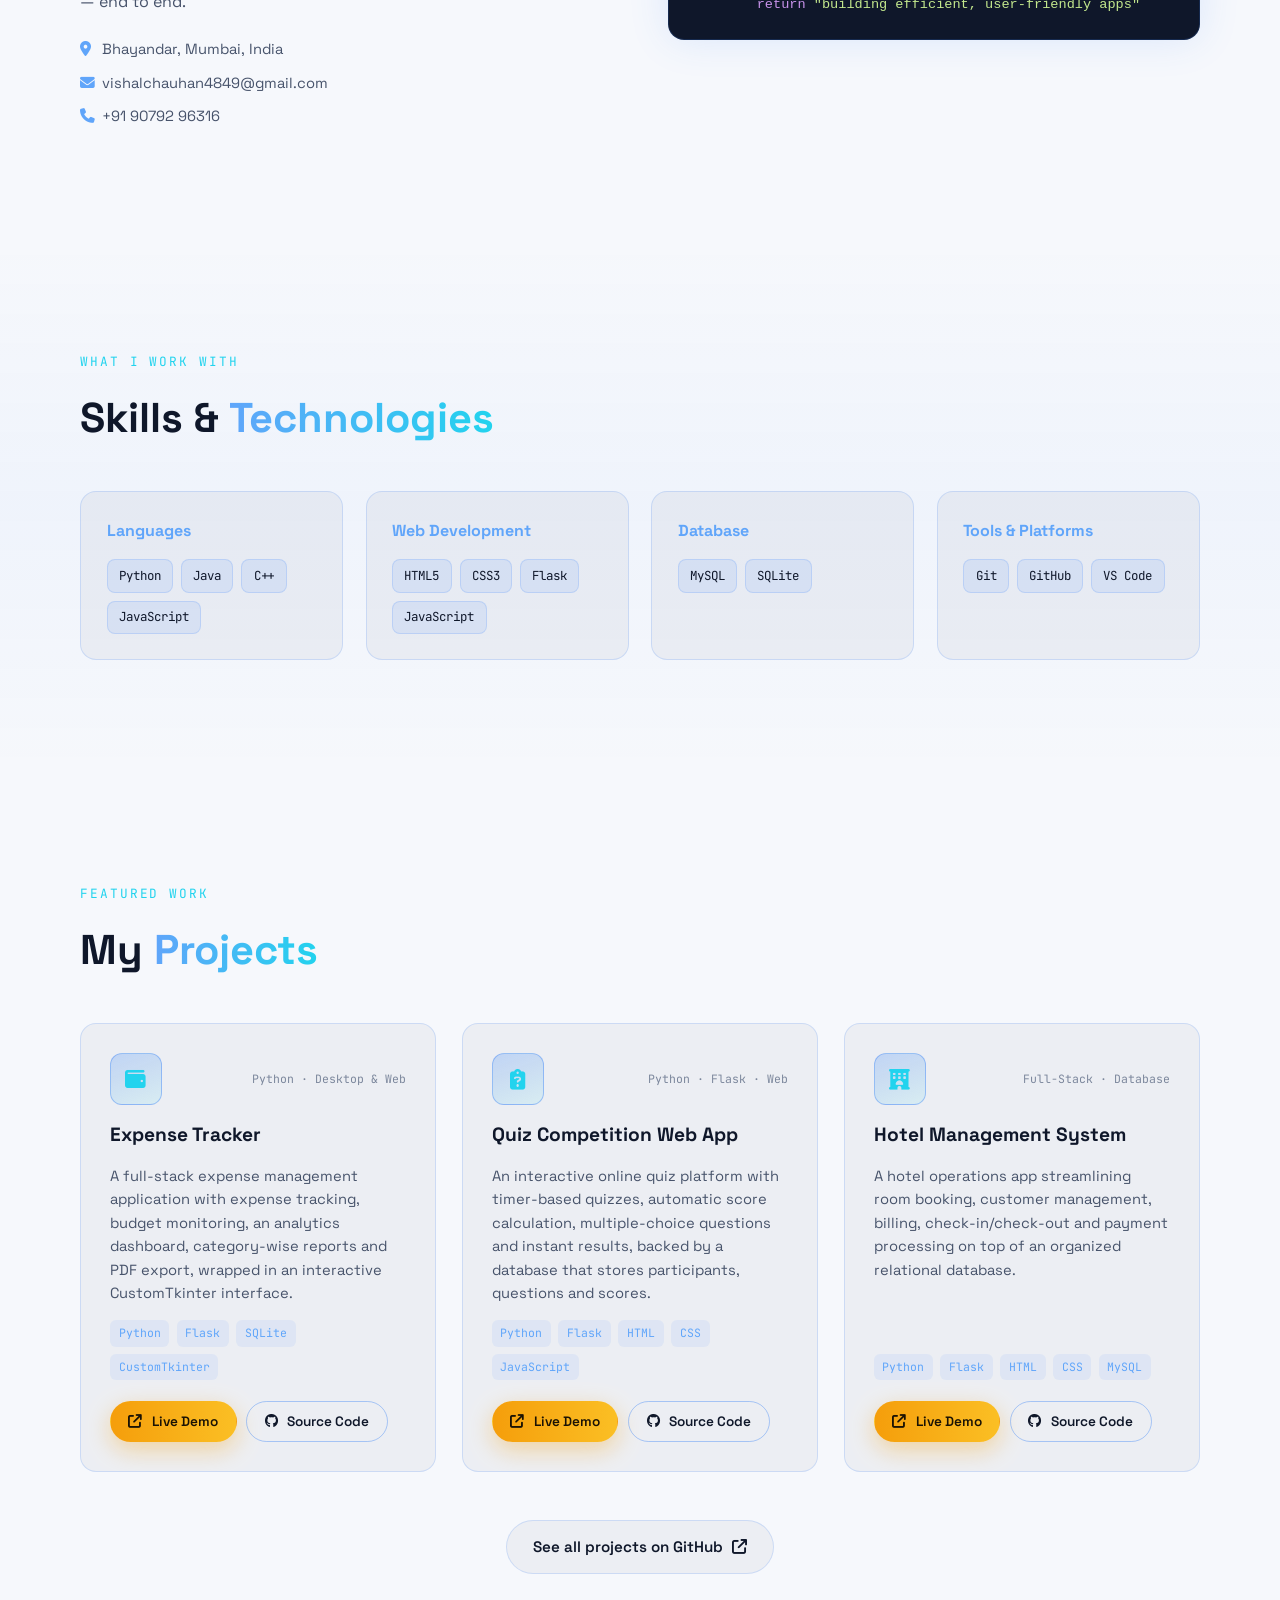
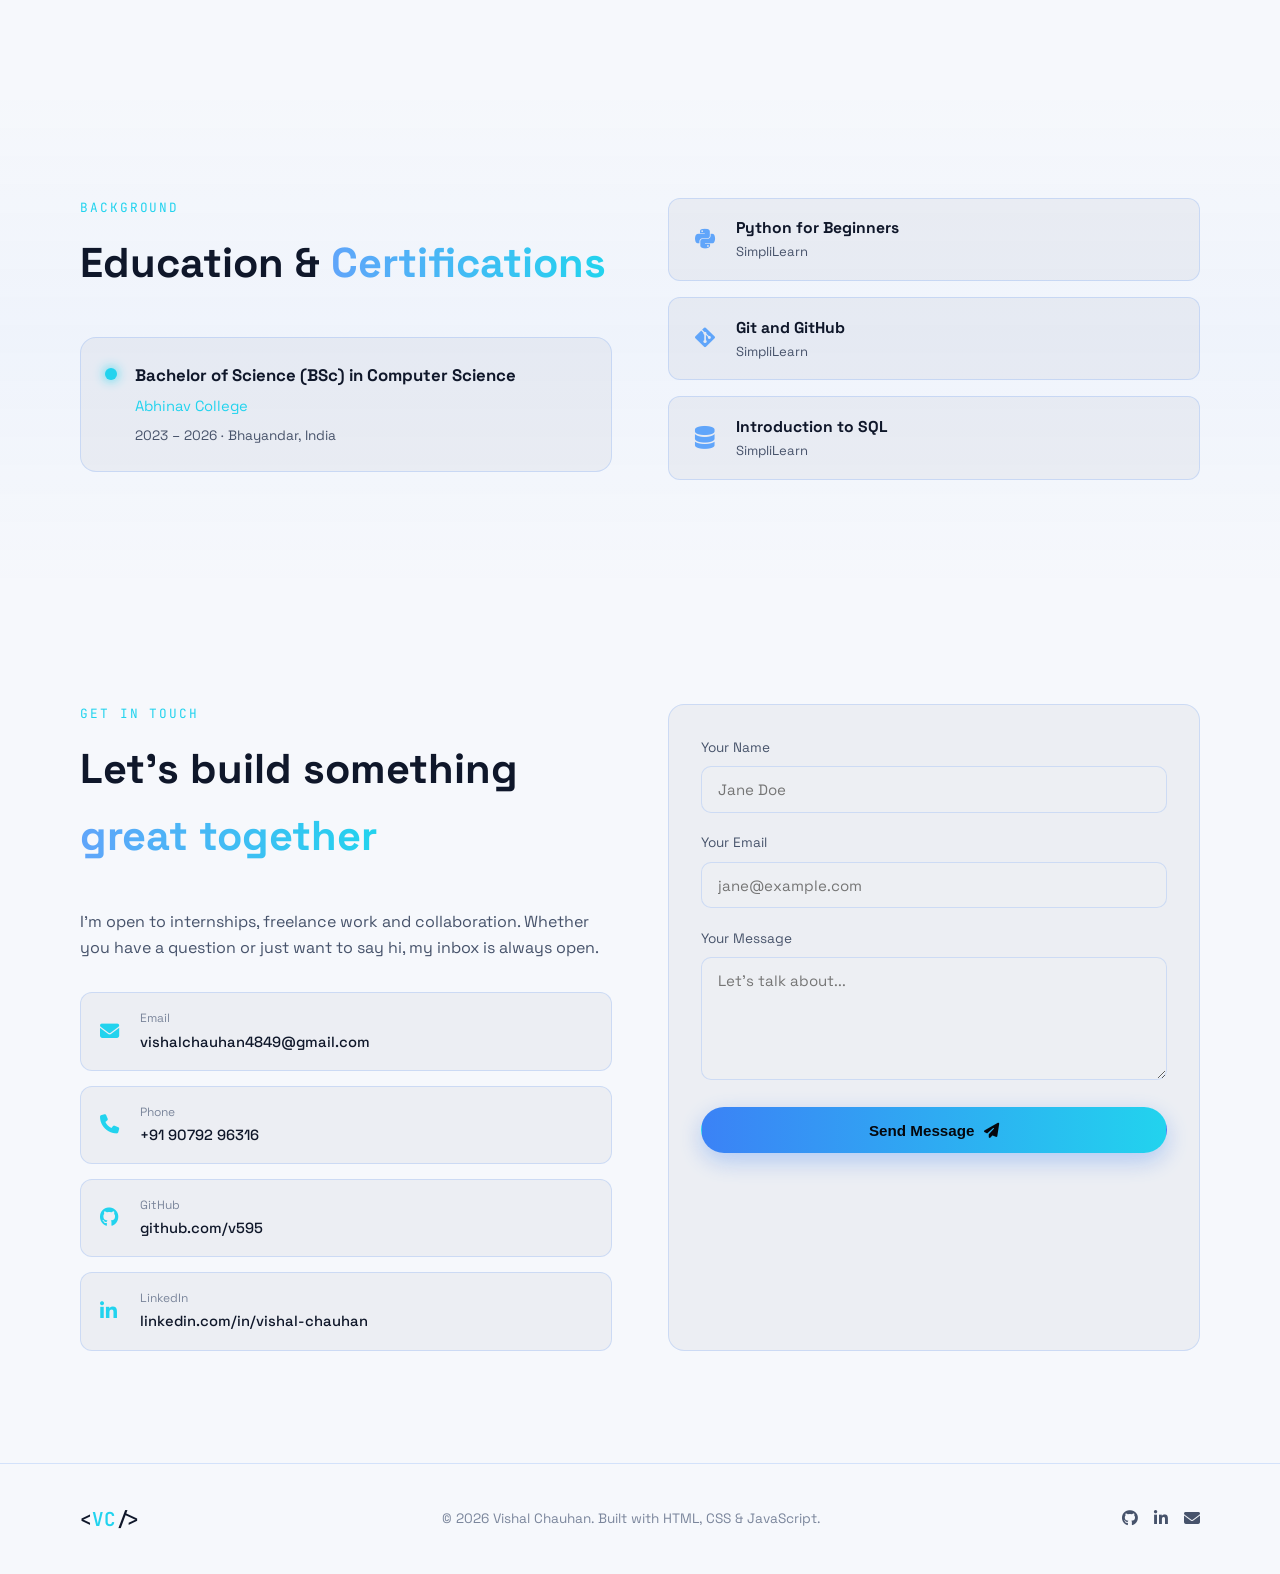
==== commit 63cc6476: "Initial commit: portfolio site with Web3Forms contact, theme toggle, live demo links Co-Authored-By:" ====
--- a/netlify_site/index.html
+++ b/netlify_site/index.html
@@ -12,6 +12,14 @@
 <link rel="stylesheet" href="css/style.css">
 </head>
 <body>
+<script>
+  (function () {
+    var saved = localStorage.getItem("theme");
+    if (saved === "light" || (!saved && window.matchMedia("(prefers-color-scheme: light)").matches)) {
+      document.documentElement.setAttribute("data-theme", "light");
+    }
+  })();
+</script>
 
 <canvas id="bg-canvas"></canvas>
 <div class="glow glow-a"></div>
@@ -34,6 +42,10 @@
       <a href="files/VISHAL_CHAUHAN_Resume.pdf" class="btn btn-ghost btn-sm" download>
         <i class="fa-solid fa-download"></i> Resume
       </a>
+      <button class="theme-toggle" id="themeToggle" aria-label="Toggle light/dark theme">
+        <i class="fa-solid fa-sun"></i>
+        <i class="fa-solid fa-moon"></i>
+      </button>
       <button class="nav-toggle" id="navToggle" aria-label="Toggle menu">
         <span></span><span></span><span></span>
       </button>
@@ -54,6 +66,9 @@
         <p class="hero-desc reveal">Highly motivated and detail-oriented Computer Science student with a strong foundation in programming, web development, and database management. I build efficient, user-friendly applications with Python, Flask, HTML, CSS and JavaScript, and I'm always excited to learn new technologies and turn ideas into working software.</p>
         <div class="hero-cta reveal">
           <a href="#projects" class="btn btn-primary">View My Work <i class="fa-solid fa-arrow-right"></i></a>
+          <a href="files/VISHAL_CHAUHAN_Resume.pdf" class="btn btn-accent" download>
+            <i class="fa-solid fa-download"></i> Download Resume
+          </a>
           <a href="#contact" class="btn btn-outline">Contact Me</a>
         </div>
         <div class="hero-socials reveal">
@@ -186,6 +201,9 @@
             <span>Python</span><span>Flask</span><span>SQLite</span><span>CustomTkinter</span>
           </div>
           <div class="project-links">
+            <a href="https://expenses-tracker-bysn.onrender.com/" target="_blank" rel="noopener" class="btn btn-accent btn-sm">
+              <i class="fa-solid fa-arrow-up-right-from-square"></i> Live Demo
+            </a>
             <a href="https://github.com/v595/expenses_tracker" target="_blank" rel="noopener" class="btn btn-outline btn-sm">
               <i class="fa-brands fa-github"></i> Source Code
             </a>
@@ -202,6 +220,9 @@
             <span>Python</span><span>Flask</span><span>HTML</span><span>CSS</span><span>JavaScript</span>
           </div>
           <div class="project-links">
+            <a href="https://quiz-competition-f83r.onrender.com/" target="_blank" rel="noopener" class="btn btn-accent btn-sm">
+              <i class="fa-solid fa-arrow-up-right-from-square"></i> Live Demo
+            </a>
             <a href="https://github.com/v595/QUIZ-COMPETITION" target="_blank" rel="noopener" class="btn btn-outline btn-sm">
               <i class="fa-brands fa-github"></i> Source Code
             </a>
@@ -218,6 +239,9 @@
             <span>Python</span><span>Flask</span><span>HTML</span><span>CSS</span><span>MySQL</span>
           </div>
           <div class="project-links">
+            <a href="https://hotel-management-system-luc1.onrender.com/" target="_blank" rel="noopener" class="btn btn-accent btn-sm">
+              <i class="fa-solid fa-arrow-up-right-from-square"></i> Live Demo
+            </a>
             <a href="https://github.com/v595/hotel-management-system" target="_blank" rel="noopener" class="btn btn-outline btn-sm">
               <i class="fa-brands fa-github"></i> Source Code
             </a>
@@ -292,9 +316,8 @@
         </div>
       </div>
 
-      <form id="contactForm" class="contact-form reveal" name="contact" method="POST" data-netlify="true" netlify-honeypot="bot-field" novalidate>
-        <input type="hidden" name="form-name" value="contact">
-        <p class="hidden-field"><label>Don't fill this out: <input name="bot-field"></label></p>
+      <form id="contactForm" class="contact-form reveal" novalidate>
+        <input type="hidden" name="access_key" value="03574ba2-c3cb-45f0-bed5-edce30b1b074">
         <div class="form-row">
           <label for="name">Your Name</label>
           <input type="text" id="name" name="name" placeholder="Jane Doe" required>
--- a/netlify_site/css/style.css
+++ b/netlify_site/css/style.css
@@ -9,6 +9,8 @@
   --blue: #3b82f6;
   --blue-light: #60a5fa;
   --cyan: #22d3ee;
+  --amber: #f59e0b;
+  --amber-light: #fbbf24;
   --text: #e6ebf5;
   --text-dim: #8b93a7;
   --text-dimmer: #5b6376;
@@ -16,6 +18,35 @@
   --font-body: "Space Grotesk", sans-serif;
   --font-mono: "JetBrains Mono", monospace;
   --shadow-glow: 0 0 40px rgba(59, 130, 246, 0.25);
+  --canvas-bg: radial-gradient(ellipse at top, #0a0f1e 0%, #05070d 55%);
+  --navbar-scrolled-bg: rgba(5, 7, 13, 0.75);
+  --navbar-mobile-bg: rgba(5, 7, 13, 0.97);
+  --avatar-bg: linear-gradient(160deg, #0b1120, #0d1526);
+  --chip-bg: rgba(9, 13, 24, 0.85);
+  --code-card-bg: #070a13;
+  --code-text: #cbd5e1;
+  --toast-bg: #0b1120;
+}
+
+:root[data-theme="light"] {
+  --bg: #f6f8fc;
+  --bg-alt: #eef2f8;
+  --surface: rgba(15, 23, 42, 0.04);
+  --surface-hover: rgba(15, 23, 42, 0.07);
+  --border: rgba(59, 130, 246, 0.18);
+  --border-strong: rgba(59, 130, 246, 0.4);
+  --text: #0f172a;
+  --text-dim: #47536b;
+  --text-dimmer: #7b869c;
+  --shadow-glow: 0 0 40px rgba(59, 130, 246, 0.14);
+  --canvas-bg: radial-gradient(ellipse at top, #eaf1fd 0%, #f6f8fc 55%);
+  --navbar-scrolled-bg: rgba(246, 248, 252, 0.8);
+  --navbar-mobile-bg: rgba(246, 248, 252, 0.98);
+  --avatar-bg: linear-gradient(160deg, #ffffff, #eef2f8);
+  --chip-bg: rgba(255, 255, 255, 0.9);
+  --code-card-bg: #0f172a;
+  --code-text: #cbd5e1;
+  --toast-bg: #ffffff;
 }
 
 * { margin: 0; padding: 0; box-sizing: border-box; }
@@ -29,6 +60,7 @@
   line-height: 1.6;
   overflow-x: hidden;
   position: relative;
+  transition: background 0.3s ease, color 0.3s ease;
 }
 
 a { color: inherit; text-decoration: none; }
@@ -46,7 +78,8 @@
   position: fixed;
   inset: 0;
   z-index: -2;
-  background: radial-gradient(ellipse at top, #0a0f1e 0%, #05070d 55%);
+  background: var(--canvas-bg);
+  transition: background 0.3s ease;
 }
 
 .glow {
@@ -140,6 +173,12 @@
   color: var(--text);
 }
 .btn-outline:hover { background: rgba(59, 130, 246, 0.12); border-color: var(--cyan); }
+.btn-accent {
+  background: linear-gradient(90deg, var(--amber), var(--amber-light));
+  color: #1a1204;
+  box-shadow: 0 8px 24px rgba(245, 158, 11, 0.35);
+}
+.btn-accent:hover { box-shadow: 0 12px 32px rgba(245, 158, 11, 0.45); }
 .btn-ghost { background: var(--surface); color: var(--text); border-color: var(--border); }
 .btn-ghost:hover { background: var(--surface-hover); }
 .btn-sm { padding: 0.55rem 1.1rem; font-size: 0.85rem; }
@@ -155,7 +194,7 @@
   border-bottom: 1px solid transparent;
 }
 .navbar.scrolled {
-  background: rgba(5, 7, 13, 0.75);
+  background: var(--navbar-scrolled-bg);
   backdrop-filter: blur(16px);
   border-color: var(--border);
   padding: 0.75rem 1.5rem;
@@ -199,6 +238,20 @@
 .nav-link:hover::after, .nav-link.active::after { width: 100%; }
 
 .nav-actions { display: flex; align-items: center; gap: 0.9rem; }
+.theme-toggle {
+  width: 38px; height: 38px;
+  display: grid; place-items: center;
+  border: 1px solid var(--border);
+  background: var(--surface);
+  border-radius: 50%;
+  color: var(--text-dim);
+  cursor: pointer;
+  transition: color 0.2s ease, border-color 0.2s ease, transform 0.2s ease;
+}
+.theme-toggle:hover { color: var(--amber-light); border-color: var(--border-strong); transform: translateY(-2px); }
+.theme-toggle .fa-sun { display: none; }
+:root[data-theme="light"] .theme-toggle .fa-sun { display: block; }
+:root[data-theme="light"] .theme-toggle .fa-moon { display: none; }
 .nav-toggle {
   display: none;
   flex-direction: column;
@@ -292,7 +345,7 @@
   border-radius: 50%;
   display: grid; place-items: center;
   position: relative;
-  background: linear-gradient(160deg, #0b1120, #0d1526);
+  background: var(--avatar-bg);
   border: 1px solid var(--border-strong);
   z-index: 2;
 }
@@ -328,7 +381,7 @@
   align-items: center;
   gap: 0.5rem;
   padding: 0.55rem 1rem;
-  background: rgba(9, 13, 24, 0.85);
+  background: var(--chip-bg);
   border: 1px solid var(--border);
   border-radius: 999px;
   font-family: var(--font-mono);
@@ -381,7 +434,7 @@
 .about-info i { color: var(--blue-light); width: 18px; }
 
 .code-card {
-  background: #070a13;
+  background: var(--code-card-bg);
   border: 1px solid var(--border);
   border-radius: var(--radius);
   overflow: hidden;
@@ -406,7 +459,7 @@
   font-size: 0.85rem;
   line-height: 1.75;
   overflow-x: auto;
-  color: #cbd5e1;
+  color: var(--code-text);
 }
 .tok-kw { color: #c792ea; }
 .tok-class { color: #82aaff; }
@@ -466,6 +519,7 @@
   background: linear-gradient(135deg, rgba(59,130,246,0.08), transparent 60%);
   opacity: 0;
   transition: opacity 0.35s ease;
+  pointer-events: none;
 }
 .project-card:hover { transform: translateY(-8px); border-color: var(--border-strong); box-shadow: var(--shadow-glow); }
 .project-card:hover::before { opacity: 1; }
@@ -491,7 +545,7 @@
   padding: 0.25rem 0.55rem;
   border-radius: 6px;
 }
-.project-links { margin-top: 0.4rem; }
+.project-links { margin-top: 0.4rem; display: flex; gap: 0.6rem; flex-wrap: wrap; }
 .projects-more { text-align: center; margin-top: 3rem; }
 
 /* ---------- Education ---------- */
@@ -604,7 +658,7 @@
 .toast {
   position: fixed;
   top: 1.2rem; right: 1.2rem;
-  background: #0b1120;
+  background: var(--toast-bg);
   border: 1px solid var(--border-strong);
   padding: 0.9rem 1.2rem;
   border-radius: 10px;
@@ -633,7 +687,7 @@
     flex-direction: column;
     position: absolute;
     top: 100%; left: 0; right: 0;
-    background: rgba(5,7,13,0.97);
+    background: var(--navbar-mobile-bg);
     padding: 1.5rem;
     border-bottom: 1px solid var(--border);
     gap: 1.2rem;
@@ -645,5 +699,3 @@
   .hero-cta { flex-direction: column; }
   .btn-block, .hero-cta .btn { width: 100%; justify-content: center; }
 }
-
-.hidden-field { position: absolute; left: -9999px; top: -9999px; }
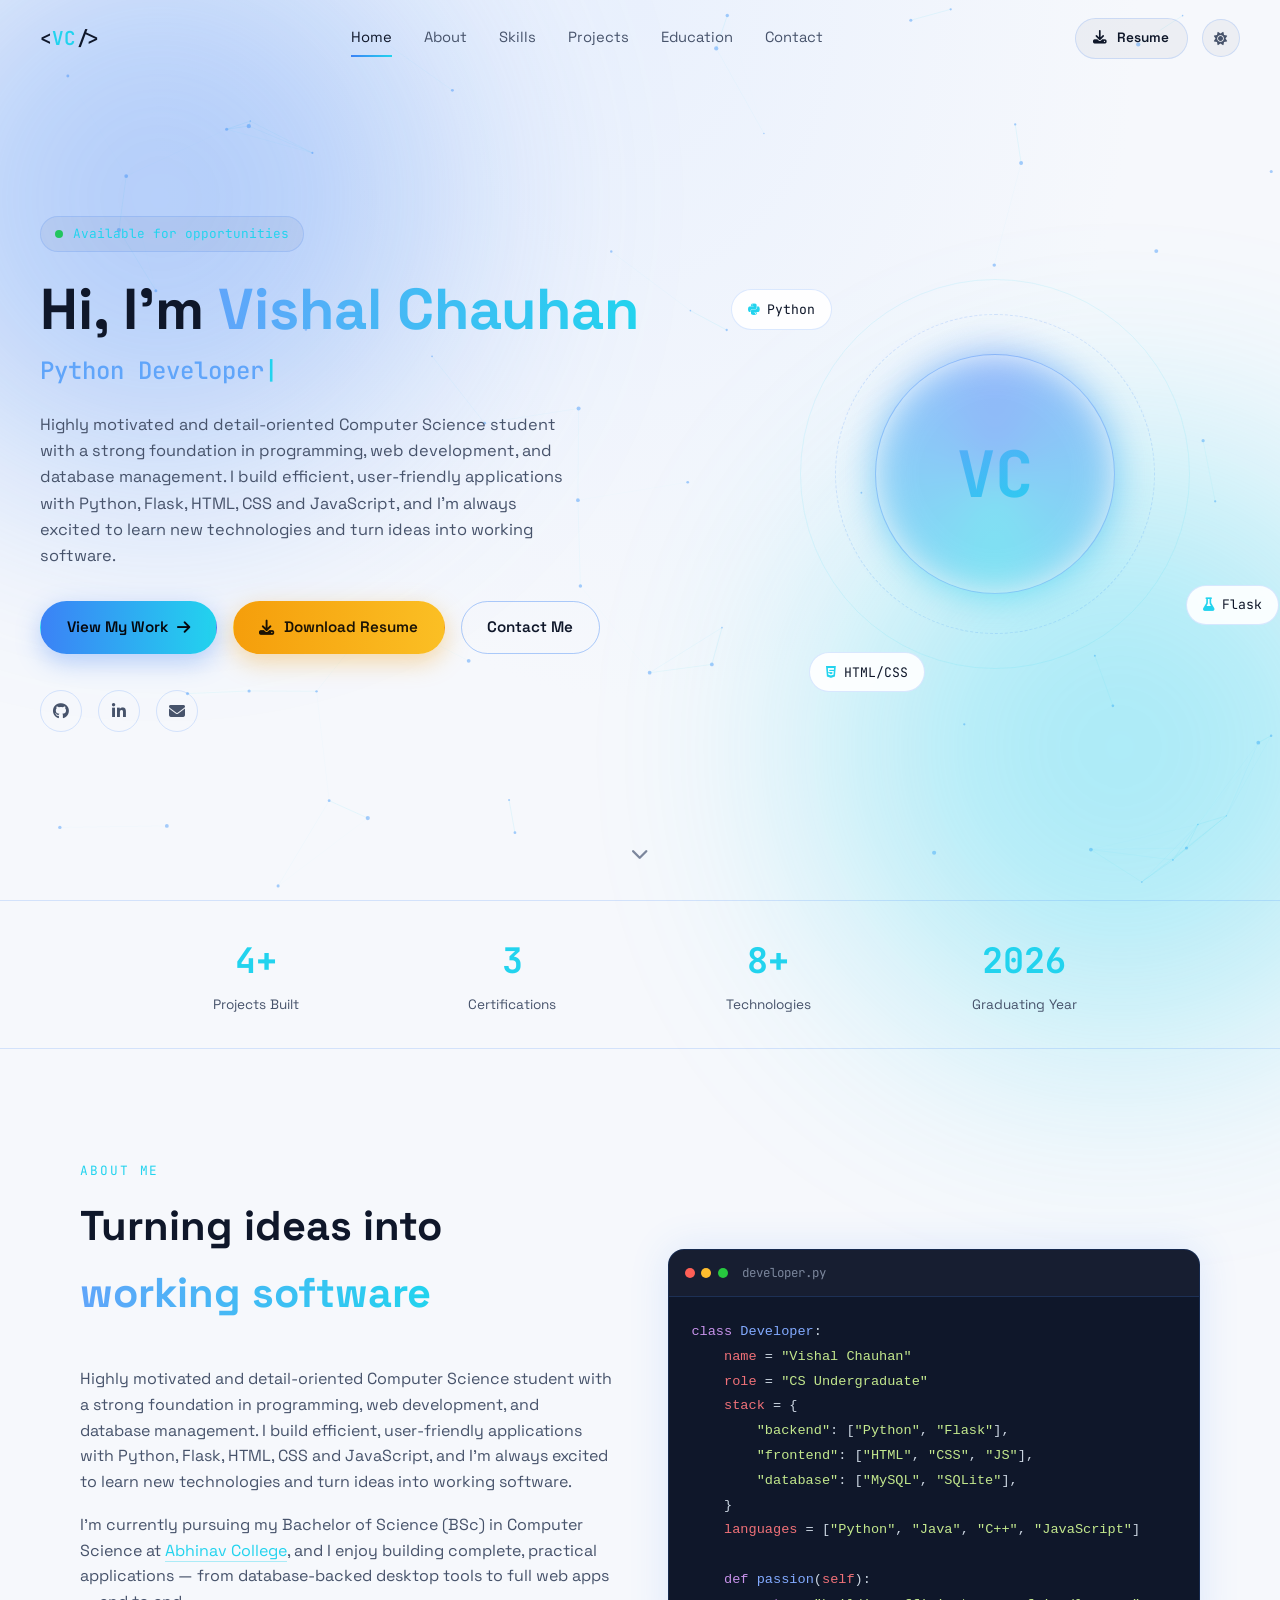
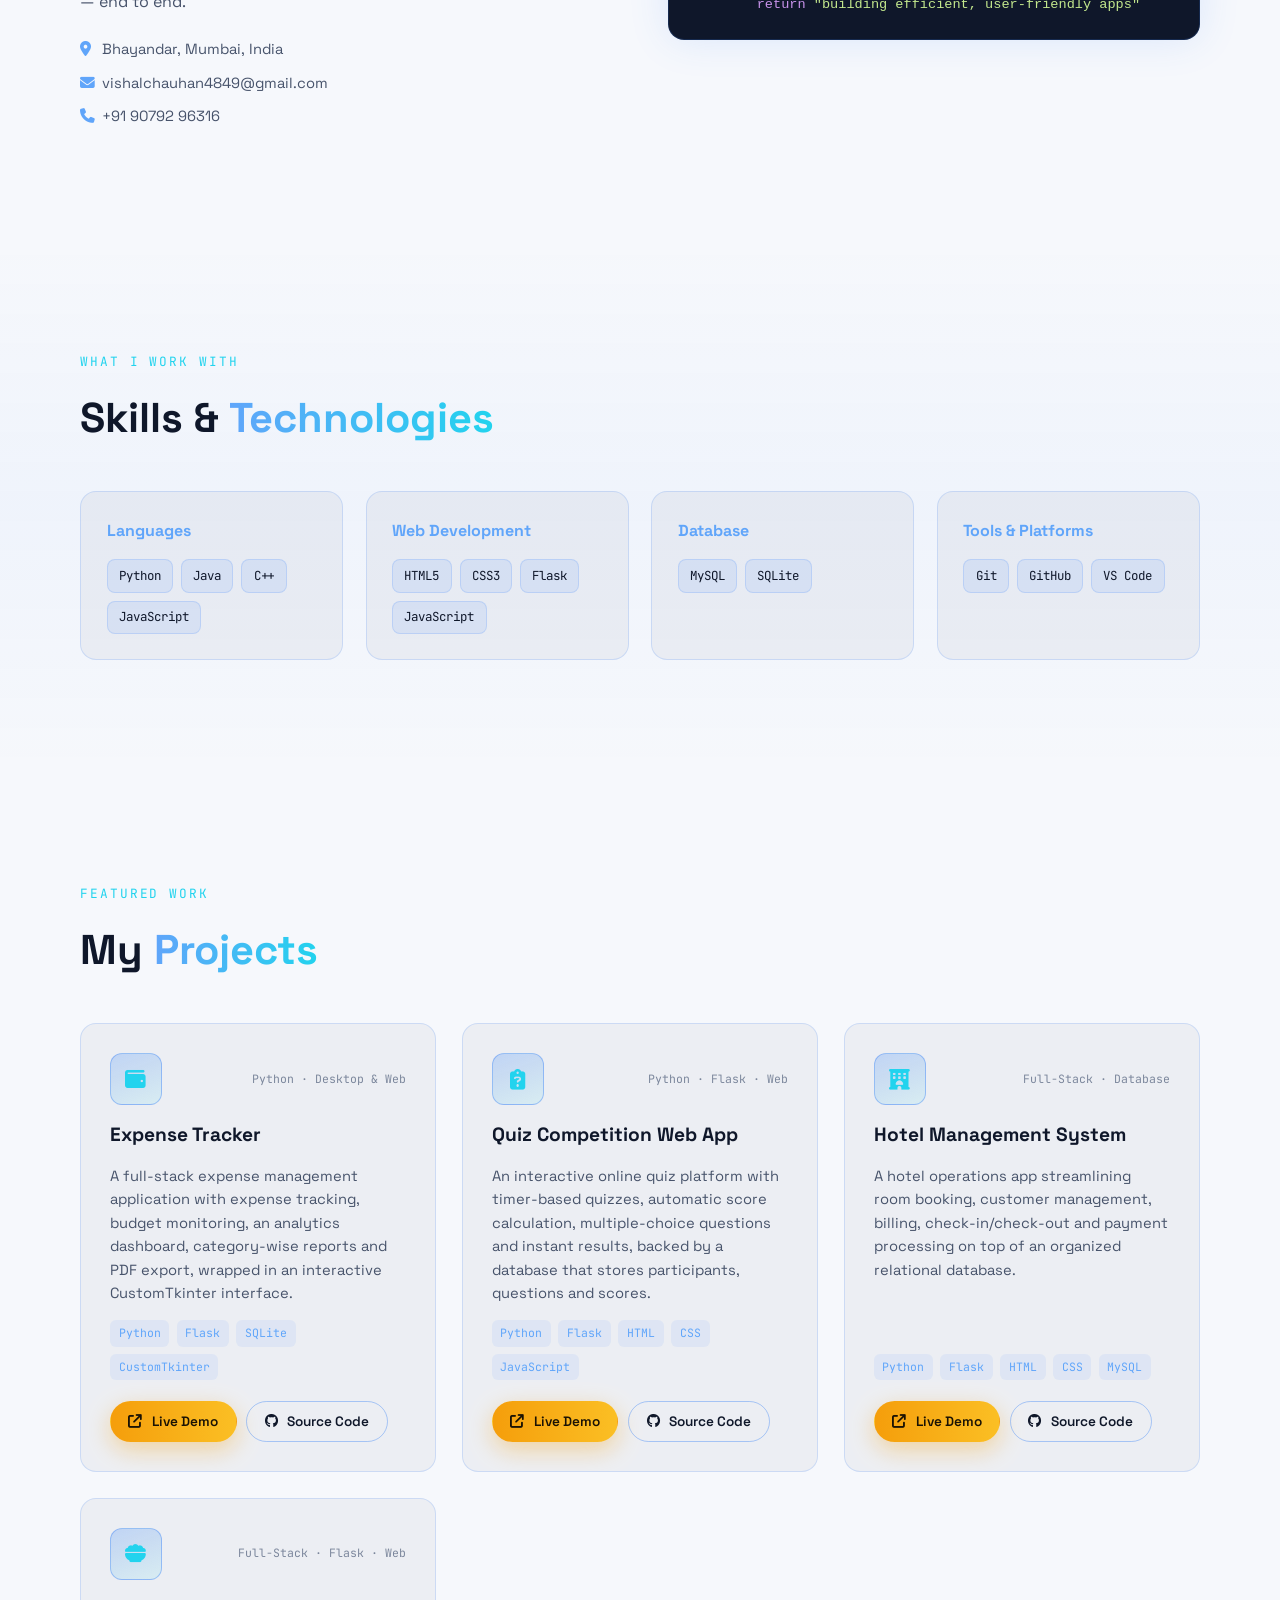
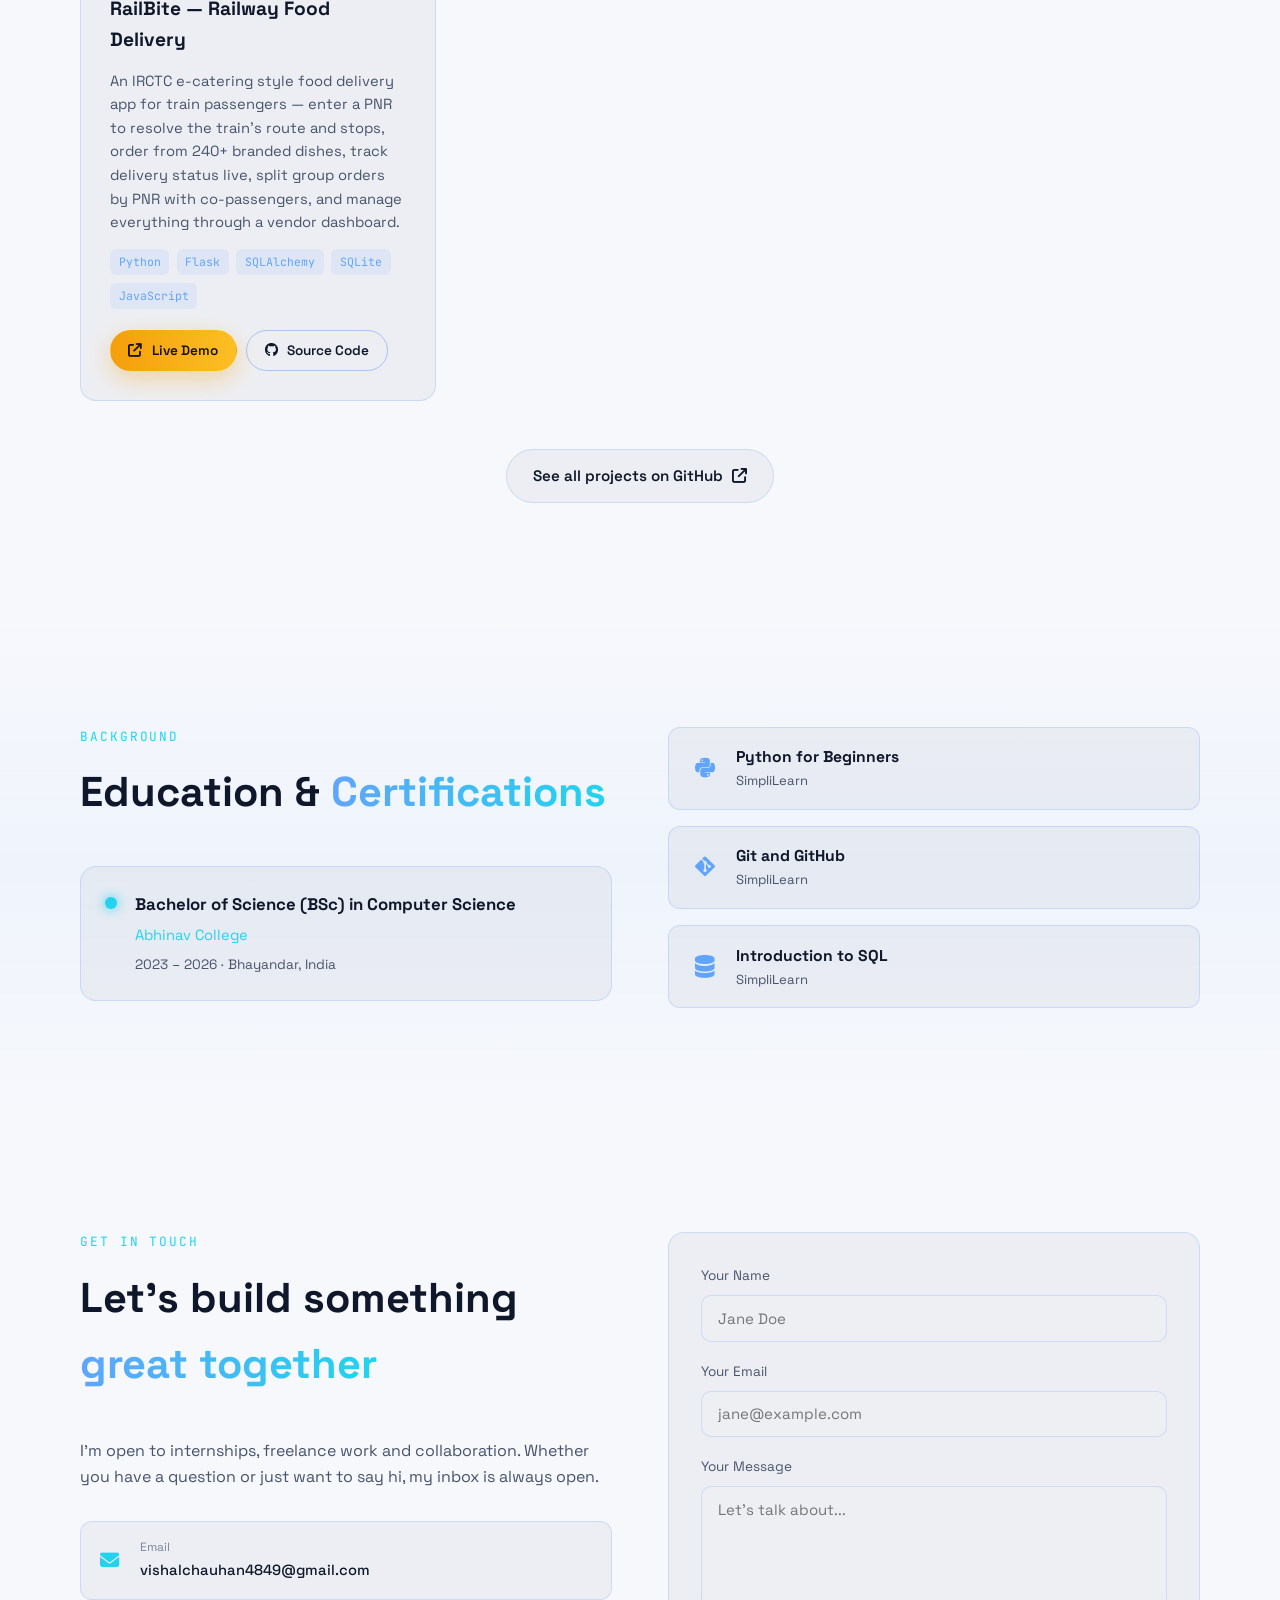
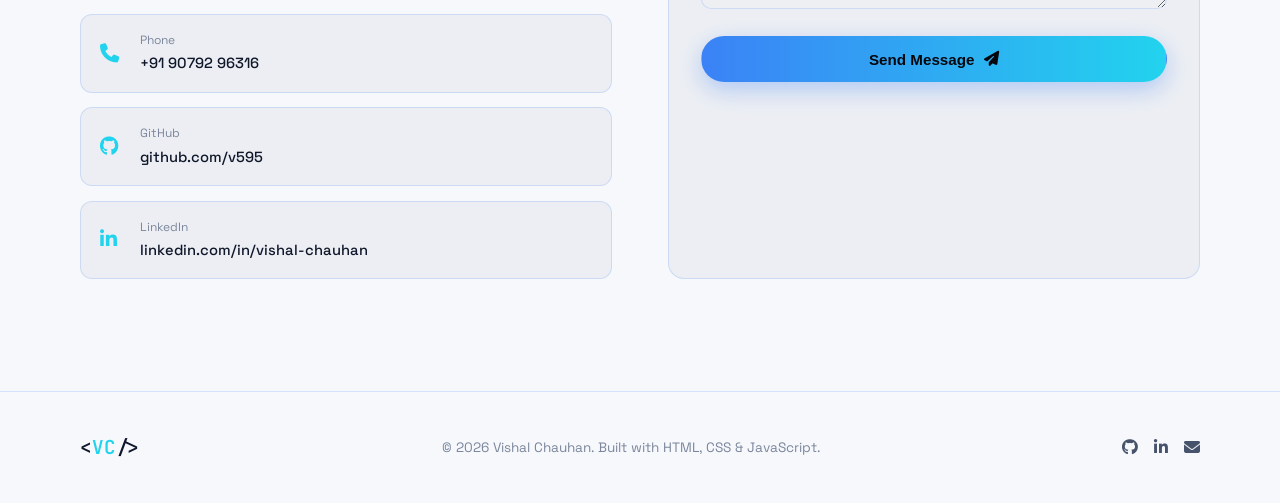
==== commit 400d7b2b: "Add RailBite project, custom brand logo, and pointer-events fix Co-Authored-By: Claude Sonnet 5 <nor" ====
--- a/netlify_site/index.html
+++ b/netlify_site/index.html
@@ -95,7 +95,7 @@
   <section class="stats">
     <div class="stats-inner">
       <div class="stat reveal">
-        <div class="stat-value" data-count="3" data-suffix="+">0</div>
+        <div class="stat-value" data-count="4" data-suffix="+">0</div>
         <div class="stat-label">Projects Built</div>
       </div>
       <div class="stat reveal">
@@ -247,6 +247,25 @@
             </a>
           </div>
         </article>
+        <article class="project-card reveal">
+          <div class="project-top">
+            <div class="project-icon"><i class="fa-solid fa-bowl-food"></i></div>
+            <span class="project-category">Full-Stack  ·  Flask  ·  Web</span>
+          </div>
+          <h3>RailBite — Railway Food Delivery</h3>
+          <p>An IRCTC e-catering style food delivery app for train passengers — enter a PNR to resolve the train's route and stops, order from 240+ branded dishes, track delivery status live, split group orders by PNR with co-passengers, and manage everything through a vendor dashboard.</p>
+          <div class="project-stack">
+            <span>Python</span><span>Flask</span><span>SQLAlchemy</span><span>SQLite</span><span>JavaScript</span>
+          </div>
+          <div class="project-links">
+            <a href="https://railway-fd.onrender.com" target="_blank" rel="noopener" class="btn btn-accent btn-sm">
+              <i class="fa-solid fa-arrow-up-right-from-square"></i> Live Demo
+            </a>
+            <a href="https://github.com/v595/railway_fd" target="_blank" rel="noopener" class="btn btn-outline btn-sm">
+              <i class="fa-brands fa-github"></i> Source Code
+            </a>
+          </div>
+        </article>
       </div>
       <div class="projects-more reveal">
         <a href="https://github.com/v595" target="_blank" rel="noopener" class="btn btn-ghost">
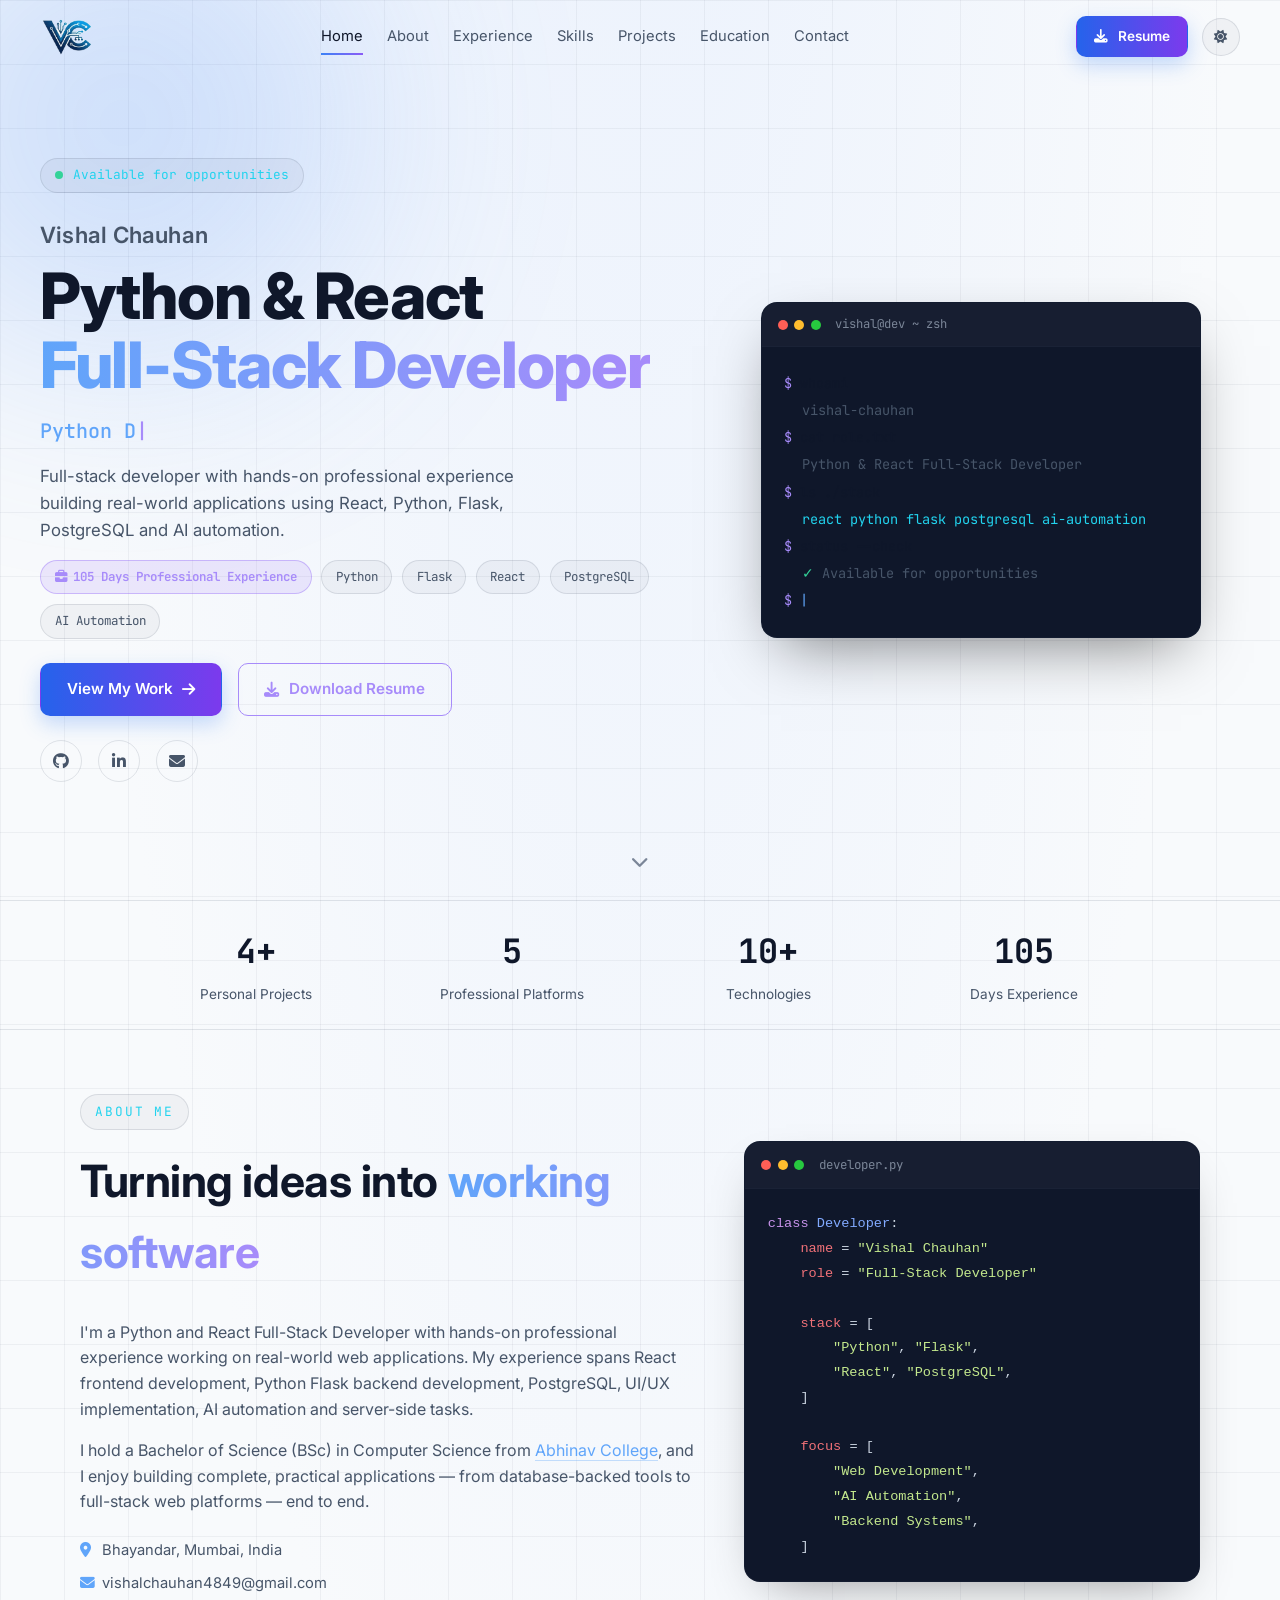
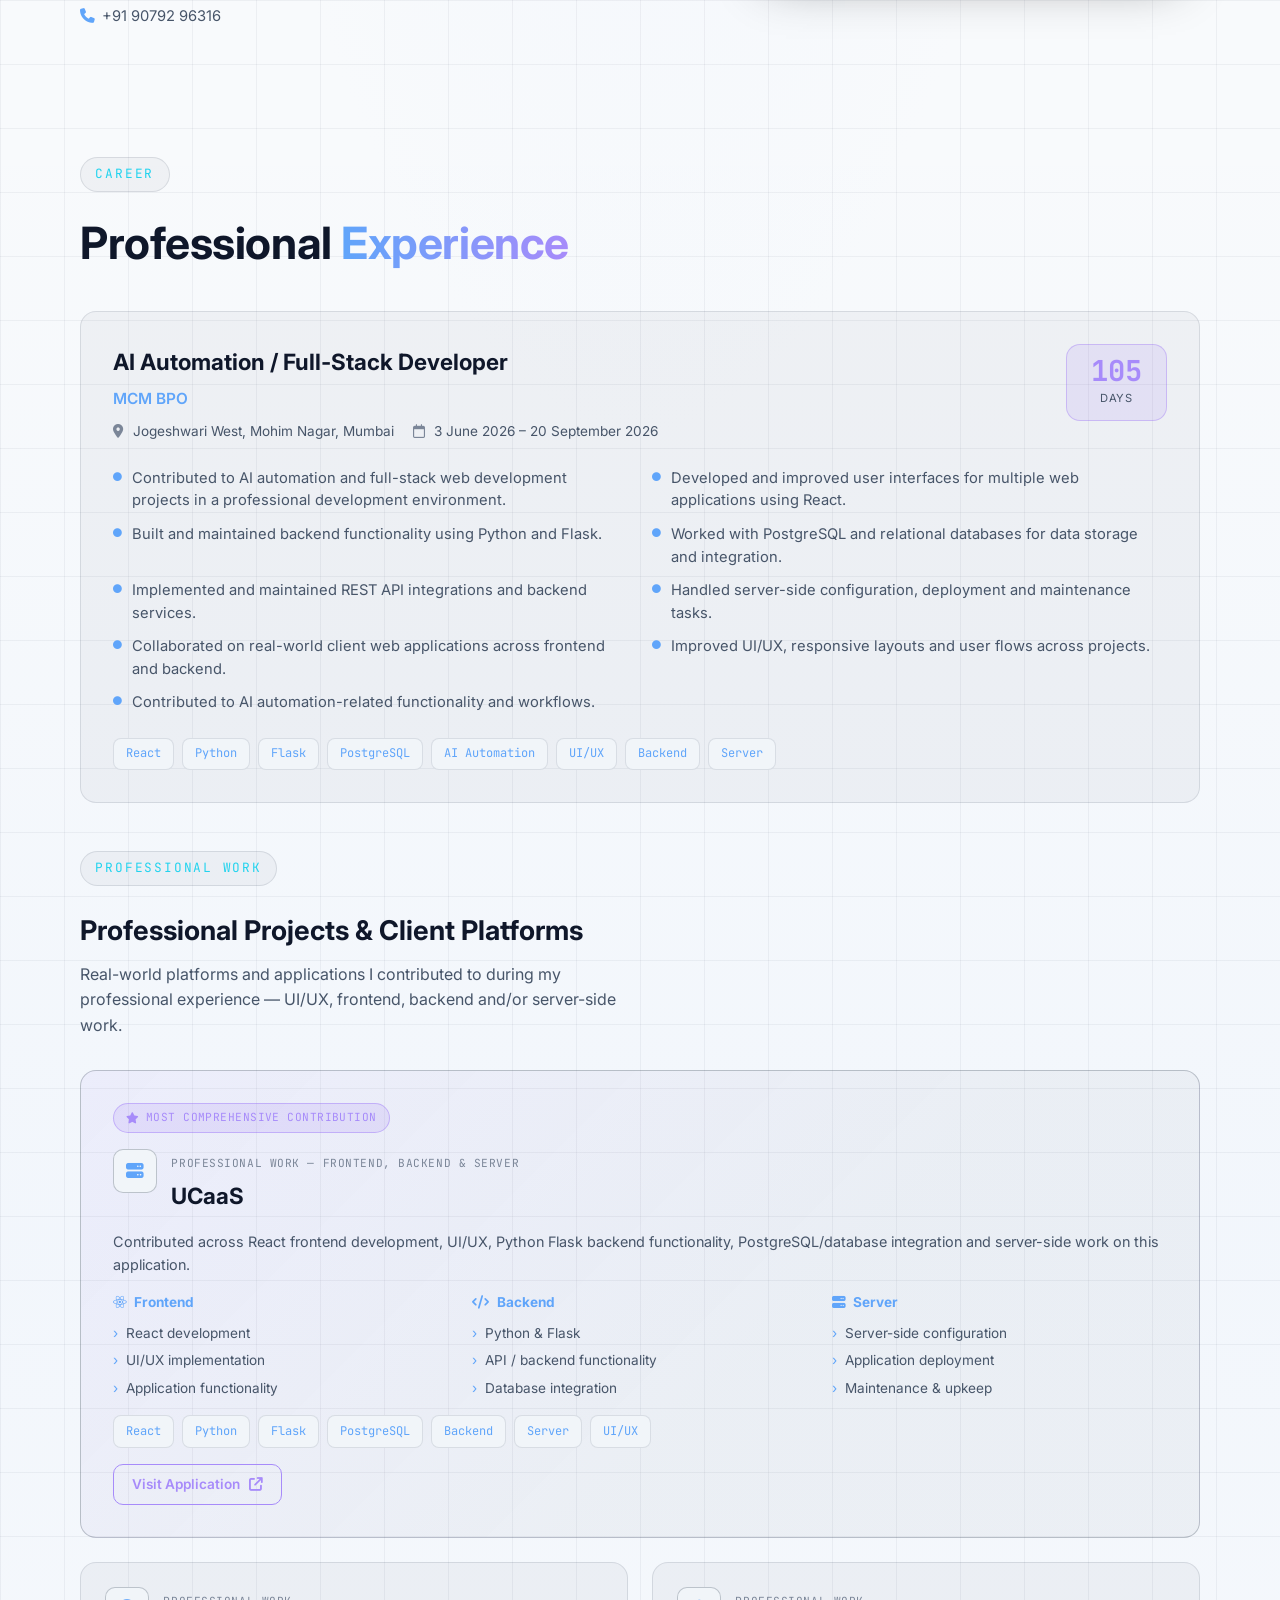
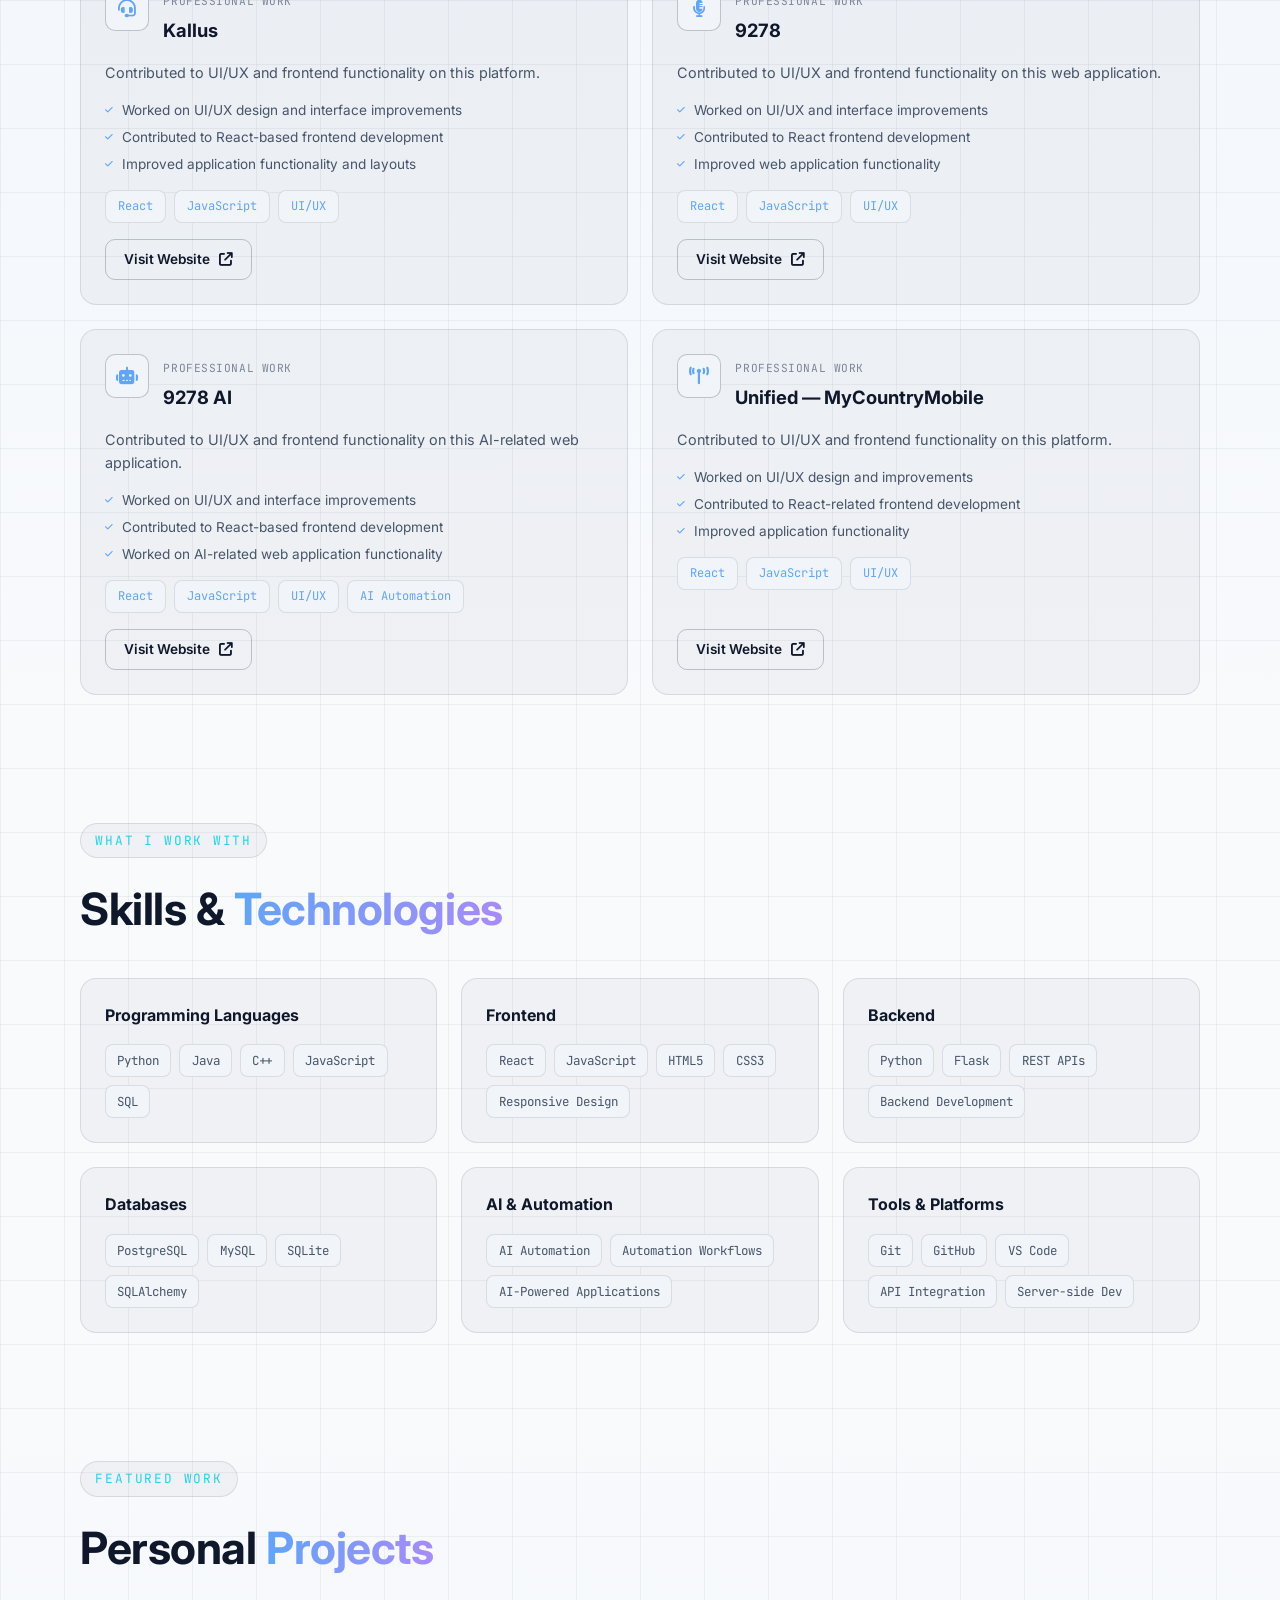
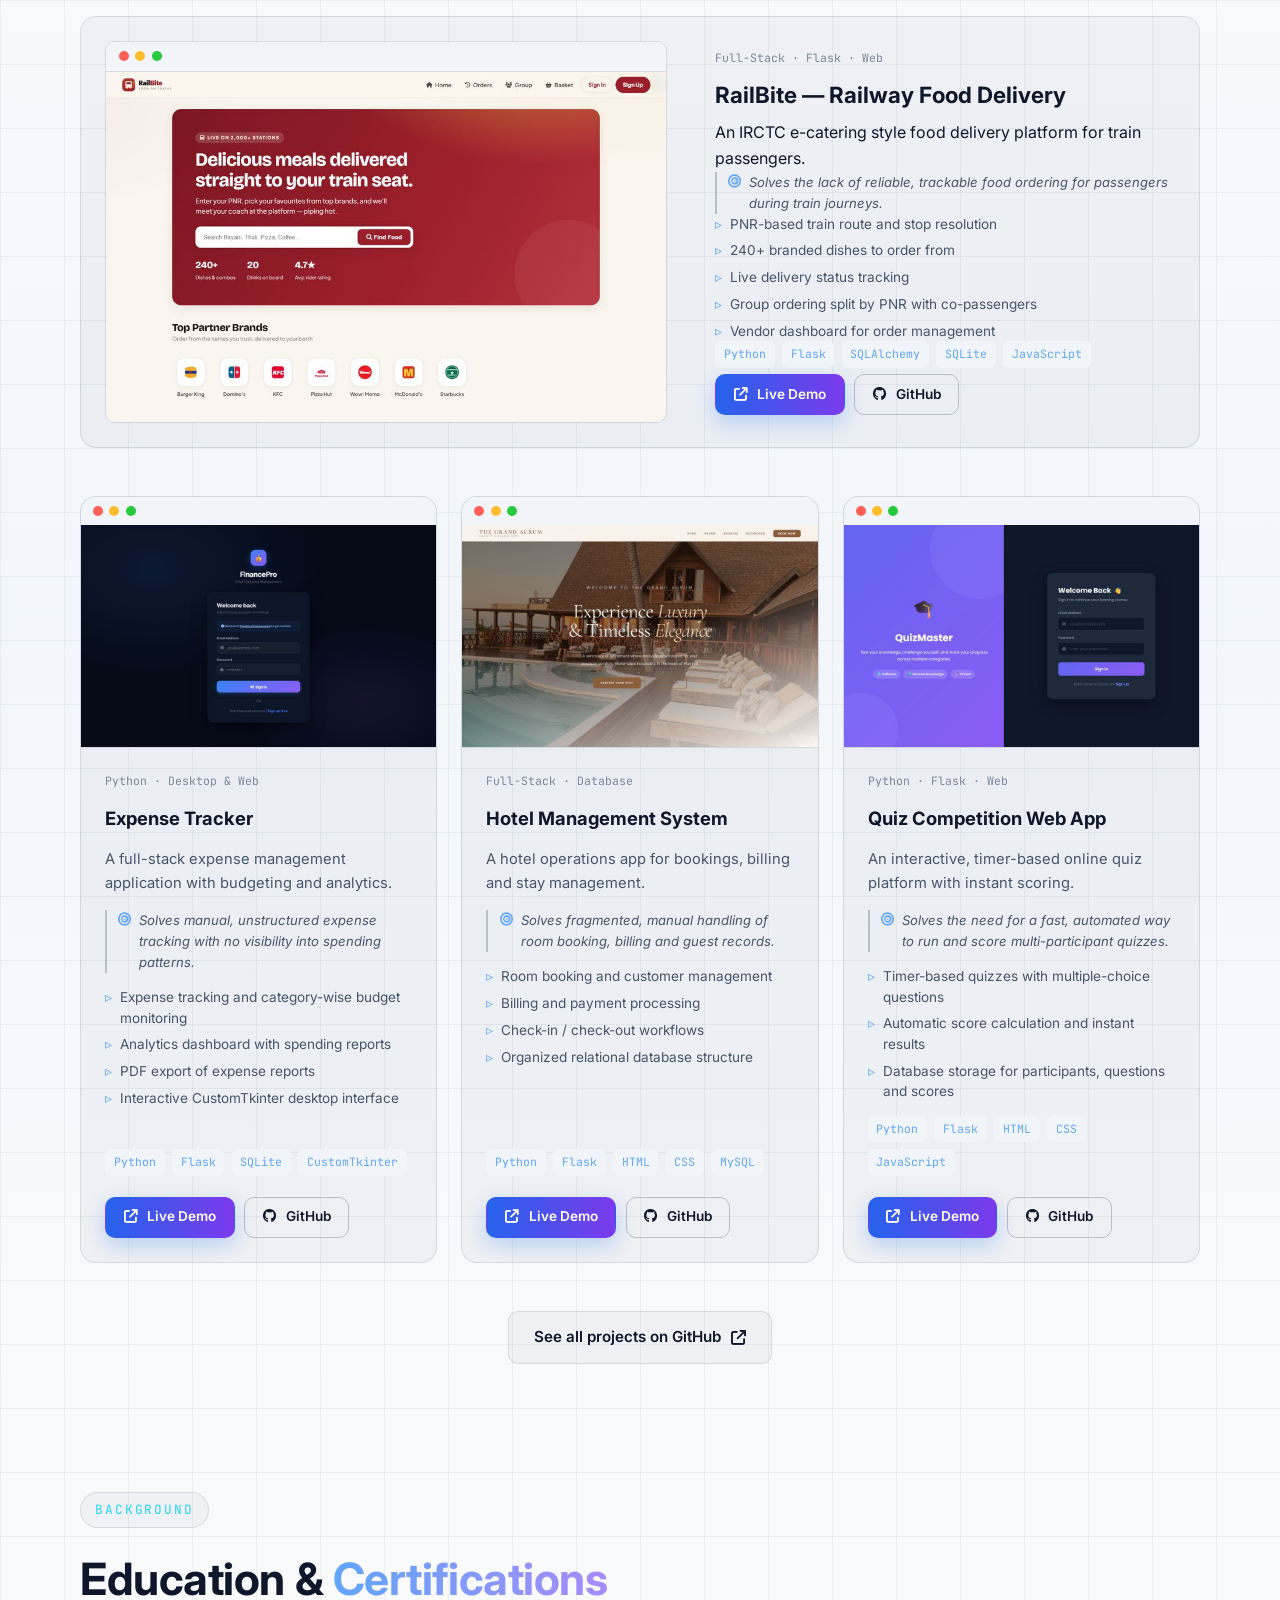
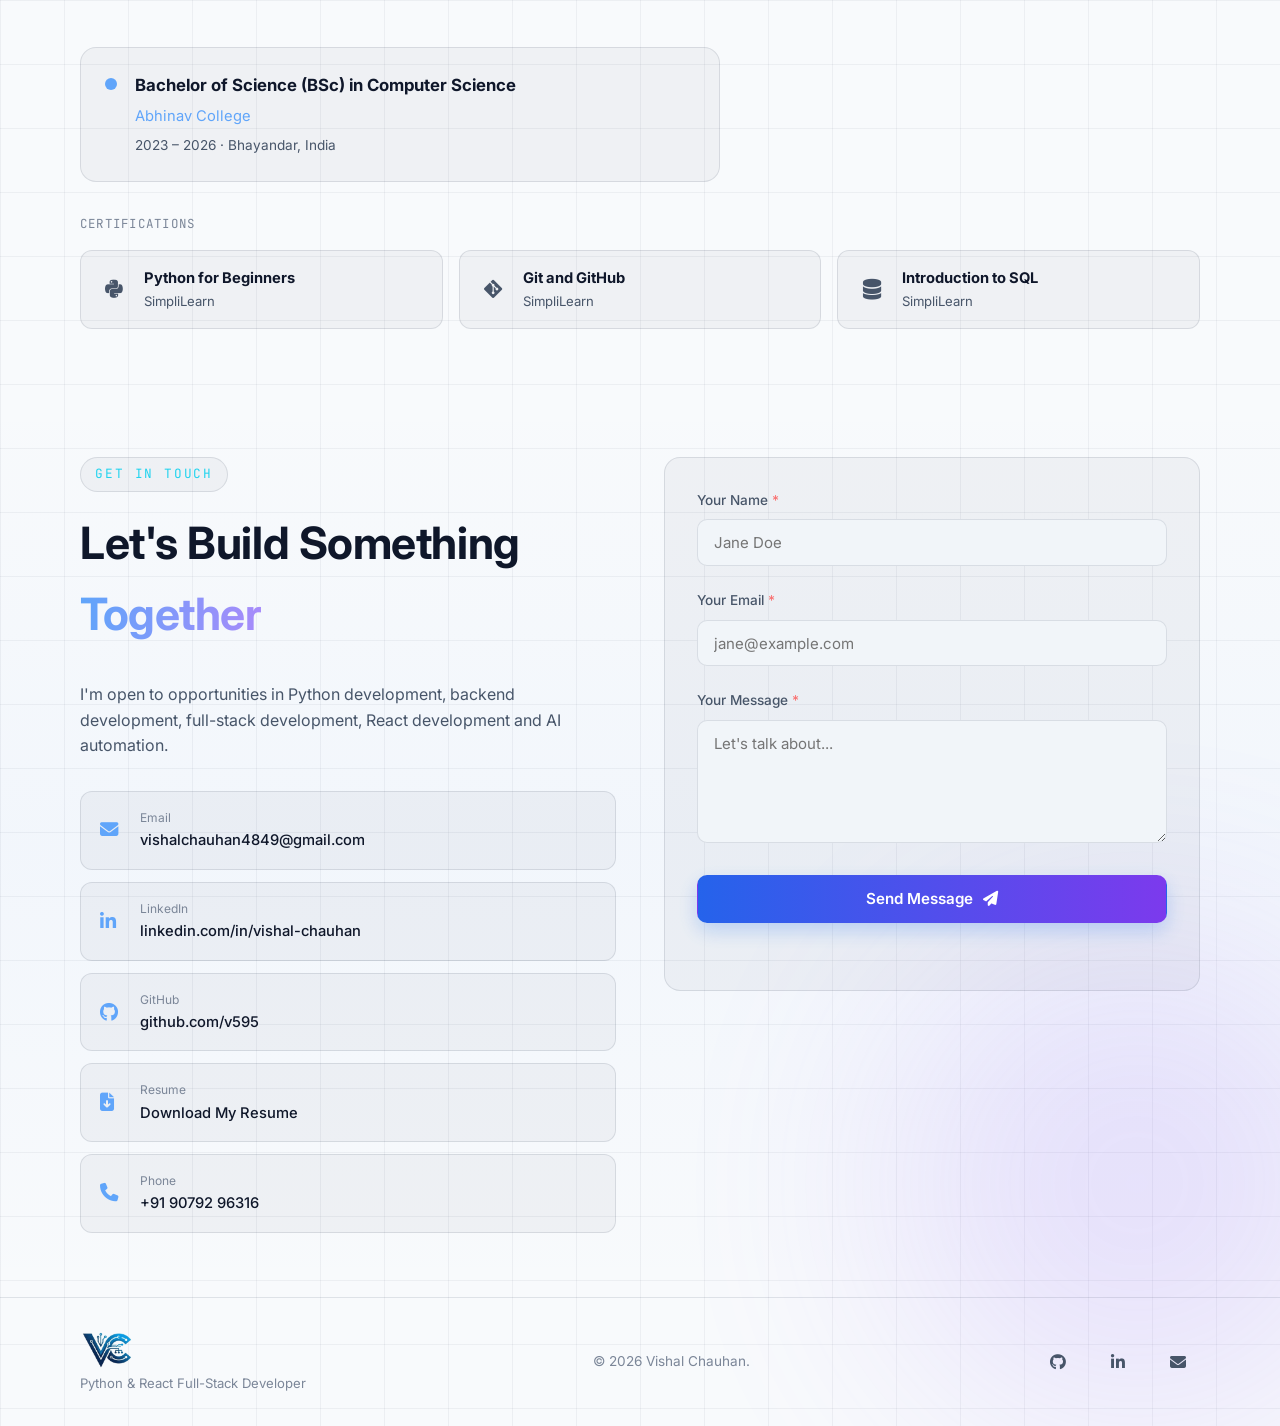
==== commit fe979d51: "Redesign portfolio: professional experience, new design system, real project screenshots - Add Profe" ====
--- a/netlify_site/index.html
+++ b/netlify_site/index.html
@@ -3,11 +3,21 @@
 <head>
 <meta charset="UTF-8">
 <meta name="viewport" content="width=device-width, initial-scale=1.0">
-<title>Vishal Chauhan | Python & Flask Developer</title>
-<meta name="description" content="Portfolio of Vishal Chauhan — Computer Science student and Python/Flask developer.">
-<link rel="icon" href="data:,">
+<title>Vishal Chauhan | Python & React Full-Stack Developer</title>
+<meta name="description" content="Python & React Full-Stack Developer with professional experience in Flask, PostgreSQL, AI automation, UI/UX, backend development and modern web applications.">
+<meta name="author" content="Vishal Chauhan">
+<link rel="canonical" href="https://vishalchauhann.netlify.app/">
+<meta property="og:type" content="website">
+<meta property="og:title" content="Vishal Chauhan | Python & React Full-Stack Developer">
+<meta property="og:description" content="Python & React Full-Stack Developer with professional experience in Flask, PostgreSQL, AI automation, UI/UX, backend development and modern web applications.">
+<meta property="og:url" content="https://vishalchauhann.netlify.app/">
+<meta name="twitter:card" content="summary">
+<meta name="twitter:title" content="Vishal Chauhan | Python & React Full-Stack Developer">
+<meta name="twitter:description" content="Python & React Full-Stack Developer with professional experience in Flask, PostgreSQL, AI automation, UI/UX, backend development and modern web applications.">
+<link rel="icon" type="image/png" href="files/vc-logo.png">
 <link rel="preconnect" href="https://fonts.googleapis.com">
-<link href="https://fonts.googleapis.com/css2?family=Space+Grotesk:wght@400;500;600;700&family=JetBrains+Mono:wght@400;500;600&display=swap" rel="stylesheet">
+<link rel="preconnect" href="https://fonts.gstatic.com" crossorigin>
+<link href="https://fonts.googleapis.com/css2?family=Inter:wght@400;500;600;700;800&family=JetBrains+Mono:wght@400;500;600&display=swap" rel="stylesheet">
 <link rel="stylesheet" href="https://cdnjs.cloudflare.com/ajax/libs/font-awesome/6.5.2/css/all.min.css">
 <link rel="stylesheet" href="css/style.css">
 </head>
@@ -21,55 +31,67 @@
   })();
 </script>
 
-<canvas id="bg-canvas"></canvas>
+<a href="#main" class="skip-link">Skip to content</a>
+
+<div class="bg-wash"></div>
+<div class="bg-grid"></div>
 <div class="glow glow-a"></div>
 <div class="glow glow-b"></div>
 
-<div id="toast" class="toast"></div>
+<div id="toast" class="toast" role="status" aria-live="polite"></div>
 
 <header class="navbar" id="navbar">
   <div class="nav-inner">
-    <a href="#home" class="brand">&lt;<span>VC</span>/&gt;</a>
-    <nav class="nav-links" id="navLinks">
+    <a href="#home" class="brand"><img src="files/vc-logo.png" alt="Vishal Chauhan" class="brand-logo"></a>
+    <nav class="nav-links" id="navLinks" aria-label="Primary">
       <a href="#home" class="nav-link active" data-nav>Home</a>
       <a href="#about" class="nav-link" data-nav>About</a>
+      <a href="#experience" class="nav-link" data-nav>Experience</a>
       <a href="#skills" class="nav-link" data-nav>Skills</a>
       <a href="#projects" class="nav-link" data-nav>Projects</a>
       <a href="#education" class="nav-link" data-nav>Education</a>
       <a href="#contact" class="nav-link" data-nav>Contact</a>
     </nav>
     <div class="nav-actions">
-      <a href="files/VISHAL_CHAUHAN_Resume.pdf" class="btn btn-ghost btn-sm" download>
-        <i class="fa-solid fa-download"></i> Resume
+      <a href="files/VISHAL_CHAUHAN_Resume.pdf" class="btn btn-primary btn-sm" download>
+        <i class="fa-solid fa-download"></i> <span>Resume</span>
       </a>
       <button class="theme-toggle" id="themeToggle" aria-label="Toggle light/dark theme">
         <i class="fa-solid fa-sun"></i>
         <i class="fa-solid fa-moon"></i>
       </button>
-      <button class="nav-toggle" id="navToggle" aria-label="Toggle menu">
+      <button class="nav-toggle" id="navToggle" aria-label="Toggle menu" aria-expanded="false" aria-controls="navLinks">
         <span></span><span></span><span></span>
       </button>
     </div>
   </div>
 </header>
 
-<main>
+<main id="main">
 
   <section class="hero" id="home">
     <div class="hero-inner">
       <div class="hero-text">
         <p class="eyebrow reveal"><span class="pulse-dot"></span> Available for opportunities</p>
-        <h1 class="reveal">Hi, I'm <span class="gradient-text">Vishal Chauhan</span></h1>
-        <h2 class="hero-role reveal">
+        <h1 class="hero-name reveal">Vishal Chauhan</h1>
+        <h2 class="hero-title reveal">Python &amp; React<br><span class="gradient-text">Full-Stack Developer</span></h2>
+        <p class="hero-role reveal">
           <span id="typed"></span><span class="cursor">|</span>
-        </h2>
-        <p class="hero-desc reveal">Highly motivated and detail-oriented Computer Science student with a strong foundation in programming, web development, and database management. I build efficient, user-friendly applications with Python, Flask, HTML, CSS and JavaScript, and I'm always excited to learn new technologies and turn ideas into working software.</p>
+        </p>
+        <p class="hero-desc reveal">Full-stack developer with hands-on professional experience building real-world applications using React, Python, Flask, PostgreSQL and AI automation.</p>
+        <div class="hero-highlights reveal">
+          <span class="highlight-chip highlight-chip-accent"><i class="fa-solid fa-briefcase"></i> 105 Days Professional Experience</span>
+          <span class="highlight-chip">Python</span>
+          <span class="highlight-chip">Flask</span>
+          <span class="highlight-chip">React</span>
+          <span class="highlight-chip">PostgreSQL</span>
+          <span class="highlight-chip">AI Automation</span>
+        </div>
         <div class="hero-cta reveal">
           <a href="#projects" class="btn btn-primary">View My Work <i class="fa-solid fa-arrow-right"></i></a>
           <a href="files/VISHAL_CHAUHAN_Resume.pdf" class="btn btn-accent" download>
             <i class="fa-solid fa-download"></i> Download Resume
           </a>
-          <a href="#contact" class="btn btn-outline">Contact Me</a>
         </div>
         <div class="hero-socials reveal">
           <a href="https://github.com/v595" target="_blank" rel="noopener" aria-label="GitHub"><i class="fa-brands fa-github"></i></a>
@@ -78,15 +100,23 @@
         </div>
       </div>
       <div class="hero-visual reveal">
-        <div class="orbit-ring ring-1"></div>
-        <div class="orbit-ring ring-2"></div>
-        <div class="avatar-card">
-          <div class="avatar-glow"></div>
-          <div class="avatar-initials">VC</div>
-        </div>
-        <div class="floating-chip chip-1"><i class="fa-brands fa-python"></i> Python</div>
-        <div class="floating-chip chip-2"><i class="fa-solid fa-flask"></i> Flask</div>
-        <div class="floating-chip chip-3"><i class="fa-brands fa-html5"></i> HTML/CSS</div>
+        <div class="term-panel">
+          <div class="term-head">
+            <span class="dot red"></span><span class="dot yellow"></span><span class="dot green"></span>
+            <span class="term-title">vishal@dev ~ zsh</span>
+          </div>
+          <div class="term-body">
+            <div><span class="term-prompt">$</span> <span class="term-cmd">whoami</span></div>
+            <span class="term-out">vishal-chauhan</span>
+            <div><span class="term-prompt">$</span> <span class="term-cmd">cat role.txt</span></div>
+            <span class="term-out">Python &amp; React Full-Stack Developer</span>
+            <div><span class="term-prompt">$</span> <span class="term-cmd">ls ./stack</span></div>
+            <span class="term-out"><span class="term-tag">react</span>  <span class="term-tag">python</span>  <span class="term-tag">flask</span>  <span class="term-tag">postgresql</span>  <span class="term-tag">ai-automation</span></span>
+            <div><span class="term-prompt">$</span> <span class="term-cmd">status --check</span></div>
+            <span class="term-out"><span class="term-ok">&#10003;</span> Available for opportunities</span>
+            <div><span class="term-prompt">$</span> <span class="cursor">|</span></div>
+          </div>
+        </div>
       </div>
     </div>
     <a href="#about" class="scroll-cue" aria-label="Scroll down"><i class="fa-solid fa-chevron-down"></i></a>
@@ -96,19 +126,19 @@
     <div class="stats-inner">
       <div class="stat reveal">
         <div class="stat-value" data-count="4" data-suffix="+">0</div>
-        <div class="stat-label">Projects Built</div>
+        <div class="stat-label">Personal Projects</div>
       </div>
       <div class="stat reveal">
-        <div class="stat-value" data-count="3" data-suffix="">0</div>
-        <div class="stat-label">Certifications</div>
+        <div class="stat-value" data-count="5" data-suffix="">0</div>
+        <div class="stat-label">Professional Platforms</div>
       </div>
       <div class="stat reveal">
-        <div class="stat-value" data-count="8" data-suffix="+">0</div>
+        <div class="stat-value" data-count="10" data-suffix="+">0</div>
         <div class="stat-label">Technologies</div>
       </div>
       <div class="stat reveal">
-        <div class="stat-value" data-count="2026" data-suffix="">0</div>
-        <div class="stat-label">Graduating Year</div>
+        <div class="stat-value" data-count="105" data-suffix="">0</div>
+        <div class="stat-label">Days Experience</div>
       </div>
     </div>
   </section>
@@ -118,12 +148,12 @@
       <div class="reveal">
         <p class="section-tag">About Me</p>
         <h2 class="section-title">Turning ideas into <span class="gradient-text">working software</span></h2>
-        <p class="about-text">Highly motivated and detail-oriented Computer Science student with a strong foundation in programming, web development, and database management. I build efficient, user-friendly applications with Python, Flask, HTML, CSS and JavaScript, and I'm always excited to learn new technologies and turn ideas into working software.</p>
+        <p class="about-text">I'm a Python and React Full-Stack Developer with hands-on professional experience working on real-world web applications. My experience spans React frontend development, Python Flask backend development, PostgreSQL, UI/UX implementation, AI automation and server-side tasks.</p>
         <p class="about-text">
-          I'm currently pursuing my Bachelor of Science (BSc) in Computer Science at
+          I hold a Bachelor of Science (BSc) in Computer Science from
           <a href="https://www.abhinavcollege.org/" target="_blank" rel="noopener">Abhinav College</a>,
           and I enjoy building complete, practical applications — from database-backed
-          desktop tools to full web apps — end to end.
+          tools to full-stack web platforms — end to end.
         </p>
         <div class="about-info">
           <div><i class="fa-solid fa-location-dot"></i> Bhayandar, Mumbai, India</div>
@@ -138,132 +168,390 @@
         </div>
         <pre class="code-card-body"><code><span class="tok-kw">class</span> <span class="tok-class">Developer</span>:
     <span class="tok-var">name</span> = <span class="tok-str">"Vishal Chauhan"</span>
-    <span class="tok-var">role</span> = <span class="tok-str">"CS Undergraduate"</span>
-    <span class="tok-var">stack</span> = {
-        <span class="tok-str">"backend"</span>: [<span class="tok-str">"Python"</span>, <span class="tok-str">"Flask"</span>],
-        <span class="tok-str">"frontend"</span>: [<span class="tok-str">"HTML"</span>, <span class="tok-str">"CSS"</span>, <span class="tok-str">"JS"</span>],
-        <span class="tok-str">"database"</span>: [<span class="tok-str">"MySQL"</span>, <span class="tok-str">"SQLite"</span>],
-    }
-    <span class="tok-var">languages</span> = [<span class="tok-str">"Python"</span>, <span class="tok-str">"Java"</span>, <span class="tok-str">"C++"</span>, <span class="tok-str">"JavaScript"</span>]
-
-    <span class="tok-kw">def</span> <span class="tok-fn">passion</span>(<span class="tok-var">self</span>):
-        <span class="tok-kw">return</span> <span class="tok-str">"building efficient, user-friendly apps"</span></code></pre>
-      </div>
-    </div>
-  </section>
-
-  <section class="section section-alt" id="skills">
+    <span class="tok-var">role</span> = <span class="tok-str">"Full-Stack Developer"</span>
+
+    <span class="tok-var">stack</span> = [
+        <span class="tok-str">"Python"</span>, <span class="tok-str">"Flask"</span>,
+        <span class="tok-str">"React"</span>, <span class="tok-str">"PostgreSQL"</span>,
+    ]
+
+    <span class="tok-var">focus</span> = [
+        <span class="tok-str">"Web Development"</span>,
+        <span class="tok-str">"AI Automation"</span>,
+        <span class="tok-str">"Backend Systems"</span>,
+    ]</code></pre>
+      </div>
+    </div>
+  </section>
+
+  <section class="section section-alt" id="experience">
+    <div class="section-inner">
+      <p class="section-tag reveal">Career</p>
+      <h2 class="section-title reveal">Professional <span class="gradient-text">Experience</span></h2>
+
+      <div class="exp-card reveal">
+        <div class="exp-head">
+          <div class="exp-head-main">
+            <h3>AI Automation / Full-Stack Developer</h3>
+            <span class="exp-company">MCM BPO</span>
+            <p class="exp-meta">
+              <span><i class="fa-solid fa-location-dot"></i> Jogeshwari West, Mohim Nagar, Mumbai</span>
+              <span><i class="fa-regular fa-calendar"></i> 3 June 2026 – 20 September 2026</span>
+            </p>
+          </div>
+          <div class="exp-duration">
+            <span class="exp-duration-value">105</span>
+            <span class="exp-duration-label">Days</span>
+          </div>
+        </div>
+        <ul class="exp-list">
+          <li><i class="fa-solid fa-circle"></i> Contributed to AI automation and full-stack web development projects in a professional development environment.</li>
+          <li><i class="fa-solid fa-circle"></i> Developed and improved user interfaces for multiple web applications using React.</li>
+          <li><i class="fa-solid fa-circle"></i> Built and maintained backend functionality using Python and Flask.</li>
+          <li><i class="fa-solid fa-circle"></i> Worked with PostgreSQL and relational databases for data storage and integration.</li>
+          <li><i class="fa-solid fa-circle"></i> Implemented and maintained REST API integrations and backend services.</li>
+          <li><i class="fa-solid fa-circle"></i> Handled server-side configuration, deployment and maintenance tasks.</li>
+          <li><i class="fa-solid fa-circle"></i> Collaborated on real-world client web applications across frontend and backend.</li>
+          <li><i class="fa-solid fa-circle"></i> Improved UI/UX, responsive layouts and user flows across projects.</li>
+          <li><i class="fa-solid fa-circle"></i> Contributed to AI automation-related functionality and workflows.</li>
+        </ul>
+        <div class="exp-badges">
+          <span class="badge">React</span><span class="badge">Python</span><span class="badge">Flask</span><span class="badge">PostgreSQL</span><span class="badge">AI Automation</span><span class="badge">UI/UX</span><span class="badge">Backend</span><span class="badge">Server</span>
+        </div>
+      </div>
+
+      <div class="pro-projects-head reveal">
+        <p class="section-tag">Professional Work</p>
+        <h3>Professional Projects &amp; Client Platforms</h3>
+        <p class="section-sub">Real-world platforms and applications I contributed to during my professional experience — UI/UX, frontend, backend and/or server-side work.</p>
+      </div>
+
+      <div class="pro-projects-grid">
+        <article class="pro-card pro-card-featured reveal">
+          <span class="featured-tag"><i class="fa-solid fa-star"></i> Most Comprehensive Contribution</span>
+          <div class="pro-card-head">
+            <div class="pro-card-icon"><i class="fa-solid fa-server"></i></div>
+            <div>
+              <span class="pro-card-role">Professional Work — Frontend, Backend &amp; Server</span>
+              <h4>UCaaS</h4>
+            </div>
+          </div>
+          <p class="pro-desc">Contributed across React frontend development, UI/UX, Python Flask backend functionality, PostgreSQL/database integration and server-side work on this application.</p>
+          <div class="stack-breakdown">
+            <div class="stack-col">
+              <h5><i class="fa-brands fa-react"></i> Frontend</h5>
+              <ul>
+                <li>React development</li>
+                <li>UI/UX implementation</li>
+                <li>Application functionality</li>
+              </ul>
+            </div>
+            <div class="stack-col">
+              <h5><i class="fa-solid fa-code"></i> Backend</h5>
+              <ul>
+                <li>Python &amp; Flask</li>
+                <li>API / backend functionality</li>
+                <li>Database integration</li>
+              </ul>
+            </div>
+            <div class="stack-col">
+              <h5><i class="fa-solid fa-server"></i> Server</h5>
+              <ul>
+                <li>Server-side configuration</li>
+                <li>Application deployment</li>
+                <li>Maintenance &amp; upkeep</li>
+              </ul>
+            </div>
+          </div>
+          <div class="pro-badges">
+            <span class="badge">React</span><span class="badge">Python</span><span class="badge">Flask</span><span class="badge">PostgreSQL</span><span class="badge">Backend</span><span class="badge">Server</span><span class="badge">UI/UX</span>
+          </div>
+          <div class="pro-card-links">
+            <a href="https://app.ucaas.in/" target="_blank" rel="noopener" class="btn btn-accent btn-sm">
+              Visit Application <i class="fa-solid fa-arrow-up-right-from-square"></i>
+            </a>
+          </div>
+        </article>
+
+        <article class="pro-card reveal">
+          <div class="pro-card-head">
+            <div class="pro-card-icon"><i class="fa-solid fa-headset"></i></div>
+            <div>
+              <span class="pro-card-role">Professional Work</span>
+              <h4>Kallus</h4>
+            </div>
+          </div>
+          <p class="pro-desc">Contributed to UI/UX and frontend functionality on this platform.</p>
+          <ul class="pro-contrib">
+            <li><i class="fa-solid fa-check"></i> Worked on UI/UX design and interface improvements</li>
+            <li><i class="fa-solid fa-check"></i> Contributed to React-based frontend development</li>
+            <li><i class="fa-solid fa-check"></i> Improved application functionality and layouts</li>
+          </ul>
+          <div class="pro-badges">
+            <span class="badge">React</span><span class="badge">JavaScript</span><span class="badge">UI/UX</span>
+          </div>
+          <div class="pro-card-links">
+            <a href="https://www.kallus.io/" target="_blank" rel="noopener" class="btn btn-outline btn-sm">
+              Visit Website <i class="fa-solid fa-arrow-up-right-from-square"></i>
+            </a>
+          </div>
+        </article>
+
+        <article class="pro-card reveal">
+          <div class="pro-card-head">
+            <div class="pro-card-icon"><i class="fa-solid fa-microphone-lines"></i></div>
+            <div>
+              <span class="pro-card-role">Professional Work</span>
+              <h4>9278</h4>
+            </div>
+          </div>
+          <p class="pro-desc">Contributed to UI/UX and frontend functionality on this web application.</p>
+          <ul class="pro-contrib">
+            <li><i class="fa-solid fa-check"></i> Worked on UI/UX and interface improvements</li>
+            <li><i class="fa-solid fa-check"></i> Contributed to React frontend development</li>
+            <li><i class="fa-solid fa-check"></i> Improved web application functionality</li>
+          </ul>
+          <div class="pro-badges">
+            <span class="badge">React</span><span class="badge">JavaScript</span><span class="badge">UI/UX</span>
+          </div>
+          <div class="pro-card-links">
+            <a href="https://www.9278.io/" target="_blank" rel="noopener" class="btn btn-outline btn-sm">
+              Visit Website <i class="fa-solid fa-arrow-up-right-from-square"></i>
+            </a>
+          </div>
+        </article>
+
+        <article class="pro-card reveal">
+          <div class="pro-card-head">
+            <div class="pro-card-icon"><i class="fa-solid fa-robot"></i></div>
+            <div>
+              <span class="pro-card-role">Professional Work</span>
+              <h4>9278 AI</h4>
+            </div>
+          </div>
+          <p class="pro-desc">Contributed to UI/UX and frontend functionality on this AI-related web application.</p>
+          <ul class="pro-contrib">
+            <li><i class="fa-solid fa-check"></i> Worked on UI/UX and interface improvements</li>
+            <li><i class="fa-solid fa-check"></i> Contributed to React-based frontend development</li>
+            <li><i class="fa-solid fa-check"></i> Worked on AI-related web application functionality</li>
+          </ul>
+          <div class="pro-badges">
+            <span class="badge">React</span><span class="badge">JavaScript</span><span class="badge">UI/UX</span><span class="badge">AI Automation</span>
+          </div>
+          <div class="pro-card-links">
+            <a href="https://www.9278.ai/" target="_blank" rel="noopener" class="btn btn-outline btn-sm">
+              Visit Website <i class="fa-solid fa-arrow-up-right-from-square"></i>
+            </a>
+          </div>
+        </article>
+
+        <article class="pro-card reveal">
+          <div class="pro-card-head">
+            <div class="pro-card-icon"><i class="fa-solid fa-tower-broadcast"></i></div>
+            <div>
+              <span class="pro-card-role">Professional Work</span>
+              <h4>Unified — MyCountryMobile</h4>
+            </div>
+          </div>
+          <p class="pro-desc">Contributed to UI/UX and frontend functionality on this platform.</p>
+          <ul class="pro-contrib">
+            <li><i class="fa-solid fa-check"></i> Worked on UI/UX design and improvements</li>
+            <li><i class="fa-solid fa-check"></i> Contributed to React-related frontend development</li>
+            <li><i class="fa-solid fa-check"></i> Improved application functionality</li>
+          </ul>
+          <div class="pro-badges">
+            <span class="badge">React</span><span class="badge">JavaScript</span><span class="badge">UI/UX</span>
+          </div>
+          <div class="pro-card-links">
+            <a href="https://unified.mycountrymobile.com/" target="_blank" rel="noopener" class="btn btn-outline btn-sm">
+              Visit Website <i class="fa-solid fa-arrow-up-right-from-square"></i>
+            </a>
+          </div>
+        </article>
+      </div>
+    </div>
+  </section>
+
+  <section class="section" id="skills">
     <div class="section-inner">
       <p class="section-tag reveal">What I Work With</p>
       <h2 class="section-title reveal">Skills &amp; <span class="gradient-text">Technologies</span></h2>
       <div class="skills-grid">
         <div class="skill-card reveal">
-          <h3>Languages</h3>
+          <h3>Programming Languages</h3>
           <div class="skill-tags">
-            <span class="skill-tag">Python</span><span class="skill-tag">Java</span><span class="skill-tag">C++</span><span class="skill-tag">JavaScript</span>
+            <span class="skill-tag" data-tech="python">Python</span><span class="skill-tag">Java</span><span class="skill-tag">C++</span><span class="skill-tag" data-tech="javascript">JavaScript</span><span class="skill-tag">SQL</span>
           </div>
         </div>
         <div class="skill-card reveal">
-          <h3>Web Development</h3>
+          <h3>Frontend</h3>
           <div class="skill-tags">
-            <span class="skill-tag">HTML5</span><span class="skill-tag">CSS3</span><span class="skill-tag">Flask</span><span class="skill-tag">JavaScript</span>
+            <span class="skill-tag" data-tech="react">React</span><span class="skill-tag" data-tech="javascript">JavaScript</span><span class="skill-tag">HTML5</span><span class="skill-tag">CSS3</span><span class="skill-tag">Responsive Design</span>
           </div>
         </div>
         <div class="skill-card reveal">
-          <h3>Database</h3>
+          <h3>Backend</h3>
           <div class="skill-tags">
-            <span class="skill-tag">MySQL</span><span class="skill-tag">SQLite</span>
+            <span class="skill-tag" data-tech="python">Python</span><span class="skill-tag" data-tech="flask">Flask</span><span class="skill-tag">REST APIs</span><span class="skill-tag">Backend Development</span>
+          </div>
+        </div>
+        <div class="skill-card reveal">
+          <h3>Databases</h3>
+          <div class="skill-tags">
+            <span class="skill-tag" data-tech="postgresql">PostgreSQL</span><span class="skill-tag">MySQL</span><span class="skill-tag">SQLite</span><span class="skill-tag">SQLAlchemy</span>
+          </div>
+        </div>
+        <div class="skill-card reveal">
+          <h3>AI &amp; Automation</h3>
+          <div class="skill-tags">
+            <span class="skill-tag" data-tech="ai">AI Automation</span><span class="skill-tag" data-tech="ai">Automation Workflows</span><span class="skill-tag" data-tech="ai">AI-Powered Applications</span>
           </div>
         </div>
         <div class="skill-card reveal">
           <h3>Tools &amp; Platforms</h3>
           <div class="skill-tags">
-            <span class="skill-tag">Git</span><span class="skill-tag">GitHub</span><span class="skill-tag">VS Code</span>
-          </div>
-        </div>
-      </div>
-    </div>
-  </section>
-
-  <section class="section" id="projects">
+            <span class="skill-tag" data-tech="git">Git</span><span class="skill-tag" data-tech="github">GitHub</span><span class="skill-tag">VS Code</span><span class="skill-tag">API Integration</span><span class="skill-tag">Server-side Dev</span>
+          </div>
+        </div>
+      </div>
+    </div>
+  </section>
+
+  <section class="section section-alt" id="projects">
     <div class="section-inner">
       <p class="section-tag reveal">Featured Work</p>
-      <h2 class="section-title reveal">My <span class="gradient-text">Projects</span></h2>
-      <div class="projects-grid">
-        <article class="project-card reveal">
-          <div class="project-top">
-            <div class="project-icon"><i class="fa-solid fa-wallet"></i></div>
-            <span class="project-category">Python  ·  Desktop &amp; Web</span>
-          </div>
-          <h3>Expense Tracker</h3>
-          <p>A full-stack expense management application with expense tracking, budget monitoring, an analytics dashboard, category-wise reports and PDF export, wrapped in an interactive CustomTkinter interface.</p>
-          <div class="project-stack">
-            <span>Python</span><span>Flask</span><span>SQLite</span><span>CustomTkinter</span>
-          </div>
-          <div class="project-links">
-            <a href="https://expenses-tracker-bysn.onrender.com/" target="_blank" rel="noopener" class="btn btn-accent btn-sm">
-              <i class="fa-solid fa-arrow-up-right-from-square"></i> Live Demo
-            </a>
-            <a href="https://github.com/v595/expenses_tracker" target="_blank" rel="noopener" class="btn btn-outline btn-sm">
-              <i class="fa-brands fa-github"></i> Source Code
-            </a>
-          </div>
-        </article>
-        <article class="project-card reveal">
-          <div class="project-top">
-            <div class="project-icon"><i class="fa-solid fa-clipboard-question"></i></div>
-            <span class="project-category">Python  ·  Flask  ·  Web</span>
-          </div>
-          <h3>Quiz Competition Web App</h3>
-          <p>An interactive online quiz platform with timer-based quizzes, automatic score calculation, multiple-choice questions and instant results, backed by a database that stores participants, questions and scores.</p>
-          <div class="project-stack">
-            <span>Python</span><span>Flask</span><span>HTML</span><span>CSS</span><span>JavaScript</span>
-          </div>
-          <div class="project-links">
-            <a href="https://quiz-competition-f83r.onrender.com/" target="_blank" rel="noopener" class="btn btn-accent btn-sm">
-              <i class="fa-solid fa-arrow-up-right-from-square"></i> Live Demo
-            </a>
-            <a href="https://github.com/v595/QUIZ-COMPETITION" target="_blank" rel="noopener" class="btn btn-outline btn-sm">
-              <i class="fa-brands fa-github"></i> Source Code
-            </a>
-          </div>
-        </article>
-        <article class="project-card reveal">
-          <div class="project-top">
-            <div class="project-icon"><i class="fa-solid fa-hotel"></i></div>
-            <span class="project-category">Full-Stack  ·  Database</span>
-          </div>
-          <h3>Hotel Management System</h3>
-          <p>A hotel operations app streamlining room booking, customer management, billing, check-in/check-out and payment processing on top of an organized relational database.</p>
-          <div class="project-stack">
-            <span>Python</span><span>Flask</span><span>HTML</span><span>CSS</span><span>MySQL</span>
-          </div>
-          <div class="project-links">
-            <a href="https://hotel-management-system-luc1.onrender.com/" target="_blank" rel="noopener" class="btn btn-accent btn-sm">
-              <i class="fa-solid fa-arrow-up-right-from-square"></i> Live Demo
-            </a>
-            <a href="https://github.com/v595/hotel-management-system" target="_blank" rel="noopener" class="btn btn-outline btn-sm">
-              <i class="fa-brands fa-github"></i> Source Code
-            </a>
-          </div>
-        </article>
-        <article class="project-card reveal">
-          <div class="project-top">
-            <div class="project-icon"><i class="fa-solid fa-bowl-food"></i></div>
-            <span class="project-category">Full-Stack  ·  Flask  ·  Web</span>
-          </div>
+      <h2 class="section-title reveal">Personal <span class="gradient-text">Projects</span></h2>
+
+      <div class="featured-project reveal">
+        <div class="featured-project-media">
+          <div class="browser-bar">
+            <span class="dot red"></span><span class="dot yellow"></span><span class="dot green"></span>
+          </div>
+          <img src="files/screenshots/railbite.jpg" alt="RailBite train food delivery app home screen showing PNR search and partner restaurant brands" loading="lazy" width="960" height="600">
+        </div>
+        <div class="featured-project-body">
+          <span class="project-category">Full-Stack &middot; Flask &middot; Web</span>
           <h3>RailBite — Railway Food Delivery</h3>
-          <p>An IRCTC e-catering style food delivery app for train passengers — enter a PNR to resolve the train's route and stops, order from 240+ branded dishes, track delivery status live, split group orders by PNR with co-passengers, and manage everything through a vendor dashboard.</p>
+          <p class="project-summary">An IRCTC e-catering style food delivery platform for train passengers.</p>
+          <div class="project-problem"><i class="fa-solid fa-bullseye"></i> Solves the lack of reliable, trackable food ordering for passengers during train journeys.</div>
+          <ul class="project-features">
+            <li>PNR-based train route and stop resolution</li>
+            <li>240+ branded dishes to order from</li>
+            <li>Live delivery status tracking</li>
+            <li>Group ordering split by PNR with co-passengers</li>
+            <li>Vendor dashboard for order management</li>
+          </ul>
           <div class="project-stack">
             <span>Python</span><span>Flask</span><span>SQLAlchemy</span><span>SQLite</span><span>JavaScript</span>
           </div>
           <div class="project-links">
-            <a href="https://railway-fd.onrender.com" target="_blank" rel="noopener" class="btn btn-accent btn-sm">
+            <a href="https://railway-fd.onrender.com" target="_blank" rel="noopener" class="btn btn-primary btn-sm">
               <i class="fa-solid fa-arrow-up-right-from-square"></i> Live Demo
             </a>
             <a href="https://github.com/v595/railway_fd" target="_blank" rel="noopener" class="btn btn-outline btn-sm">
-              <i class="fa-brands fa-github"></i> Source Code
+              <i class="fa-brands fa-github"></i> GitHub
             </a>
+          </div>
+        </div>
+      </div>
+
+      <div class="projects-grid">
+        <article class="project-card reveal">
+          <div class="project-media">
+            <div class="browser-bar">
+              <span class="dot red"></span><span class="dot yellow"></span><span class="dot green"></span>
+            </div>
+            <img src="files/screenshots/expense-tracker.jpg" alt="Expense Tracker sign-in screen with email and password fields" loading="lazy" width="960" height="600">
+          </div>
+          <div class="project-body">
+            <div class="project-top">
+              <span class="project-category">Python &middot; Desktop &amp; Web</span>
+            </div>
+            <h3>Expense Tracker</h3>
+            <p class="project-summary">A full-stack expense management application with budgeting and analytics.</p>
+            <div class="project-problem"><i class="fa-solid fa-bullseye"></i> Solves manual, unstructured expense tracking with no visibility into spending patterns.</div>
+            <ul class="project-features">
+              <li>Expense tracking and category-wise budget monitoring</li>
+              <li>Analytics dashboard with spending reports</li>
+              <li>PDF export of expense reports</li>
+              <li>Interactive CustomTkinter desktop interface</li>
+            </ul>
+            <div class="project-stack">
+              <span>Python</span><span>Flask</span><span>SQLite</span><span>CustomTkinter</span>
+            </div>
+            <div class="project-links">
+              <a href="https://expenses-tracker-bysn.onrender.com/" target="_blank" rel="noopener" class="btn btn-primary btn-sm">
+                <i class="fa-solid fa-arrow-up-right-from-square"></i> Live Demo
+              </a>
+              <a href="https://github.com/v595/expenses_tracker" target="_blank" rel="noopener" class="btn btn-outline btn-sm">
+                <i class="fa-brands fa-github"></i> GitHub
+              </a>
+            </div>
+          </div>
+        </article>
+        <article class="project-card reveal">
+          <div class="project-media">
+            <div class="browser-bar">
+              <span class="dot red"></span><span class="dot yellow"></span><span class="dot green"></span>
+            </div>
+            <img src="files/screenshots/hotel-management.jpg" alt="Hotel Management System landing page for a luxury hotel booking site" loading="lazy" width="960" height="600">
+          </div>
+          <div class="project-body">
+            <div class="project-top">
+              <span class="project-category">Full-Stack &middot; Database</span>
+            </div>
+            <h3>Hotel Management System</h3>
+            <p class="project-summary">A hotel operations app for bookings, billing and stay management.</p>
+            <div class="project-problem"><i class="fa-solid fa-bullseye"></i> Solves fragmented, manual handling of room booking, billing and guest records.</div>
+            <ul class="project-features">
+              <li>Room booking and customer management</li>
+              <li>Billing and payment processing</li>
+              <li>Check-in / check-out workflows</li>
+              <li>Organized relational database structure</li>
+            </ul>
+            <div class="project-stack">
+              <span>Python</span><span>Flask</span><span>HTML</span><span>CSS</span><span>MySQL</span>
+            </div>
+            <div class="project-links">
+              <a href="https://hotel-management-system-luc1.onrender.com/" target="_blank" rel="noopener" class="btn btn-primary btn-sm">
+                <i class="fa-solid fa-arrow-up-right-from-square"></i> Live Demo
+              </a>
+              <a href="https://github.com/v595/hotel-management-system" target="_blank" rel="noopener" class="btn btn-outline btn-sm">
+                <i class="fa-brands fa-github"></i> GitHub
+              </a>
+            </div>
+          </div>
+        </article>
+        <article class="project-card reveal">
+          <div class="project-media">
+            <div class="browser-bar">
+              <span class="dot red"></span><span class="dot yellow"></span><span class="dot green"></span>
+            </div>
+            <img src="files/screenshots/quiz-competition.jpg" alt="Quiz Competition web app sign-in screen with quiz category chips" loading="lazy" width="960" height="600">
+          </div>
+          <div class="project-body">
+            <div class="project-top">
+              <span class="project-category">Python &middot; Flask &middot; Web</span>
+            </div>
+            <h3>Quiz Competition Web App</h3>
+            <p class="project-summary">An interactive, timer-based online quiz platform with instant scoring.</p>
+            <div class="project-problem"><i class="fa-solid fa-bullseye"></i> Solves the need for a fast, automated way to run and score multi-participant quizzes.</div>
+            <ul class="project-features">
+              <li>Timer-based quizzes with multiple-choice questions</li>
+              <li>Automatic score calculation and instant results</li>
+              <li>Database storage for participants, questions and scores</li>
+            </ul>
+            <div class="project-stack">
+              <span>Python</span><span>Flask</span><span>HTML</span><span>CSS</span><span>JavaScript</span>
+            </div>
+            <div class="project-links">
+              <a href="https://quiz-competition-f83r.onrender.com/" target="_blank" rel="noopener" class="btn btn-primary btn-sm">
+                <i class="fa-solid fa-arrow-up-right-from-square"></i> Live Demo
+              </a>
+              <a href="https://github.com/v595/QUIZ-COMPETITION" target="_blank" rel="noopener" class="btn btn-outline btn-sm">
+                <i class="fa-brands fa-github"></i> GitHub
+              </a>
+            </div>
           </div>
         </article>
       </div>
@@ -275,20 +563,19 @@
     </div>
   </section>
 
-  <section class="section section-alt" id="education">
-    <div class="section-inner edu-grid">
-      <div class="reveal">
-        <p class="section-tag">Background</p>
-        <h2 class="section-title">Education &amp; <span class="gradient-text">Certifications</span></h2>
-        <div class="timeline-item">
-          <div class="timeline-dot"></div>
-          <div>
-            <h3>Bachelor of Science (BSc) in Computer Science</h3>
-            <a href="https://www.abhinavcollege.org/" target="_blank" rel="noopener">Abhinav College</a>
-            <p class="timeline-meta">2023 – 2026 &middot; Bhayandar, India</p>
-          </div>
-        </div>
-      </div>
+  <section class="section" id="education">
+    <div class="section-inner">
+      <p class="section-tag reveal">Background</p>
+      <h2 class="section-title reveal">Education &amp; <span class="gradient-text">Certifications</span></h2>
+      <div class="timeline-item reveal">
+        <div class="timeline-dot"></div>
+        <div>
+          <h3>Bachelor of Science (BSc) in Computer Science</h3>
+          <a href="https://www.abhinavcollege.org/" target="_blank" rel="noopener">Abhinav College</a>
+          <p class="timeline-meta">2023 – 2026 &middot; Bhayandar, India</p>
+        </div>
+      </div>
+      <p class="cert-label reveal">Certifications</p>
       <div class="cert-grid reveal">
         <div class="cert-card">
           <i class="fa-brands fa-python"></i>
@@ -306,31 +593,35 @@
     </div>
   </section>
 
-  <section class="section" id="contact">
+  <section class="section section-alt" id="contact">
     <div class="section-inner contact-grid">
       <div class="reveal">
         <p class="section-tag">Get In Touch</p>
-        <h2 class="section-title">Let's build something <span class="gradient-text">great together</span></h2>
+        <h2 class="section-title">Let's Build Something <span class="gradient-text">Together</span></h2>
         <p class="about-text">
-          I'm open to internships, freelance work and collaboration. Whether you have a
-          question or just want to say hi, my inbox is always open.
+          I'm open to opportunities in Python development, backend development, full-stack
+          development, React development and AI automation.
         </p>
         <div class="contact-methods">
           <a href="mailto:vishalchauhan4849@gmail.com" class="contact-method">
             <i class="fa-solid fa-envelope"></i>
             <div><span>Email</span><strong>vishalchauhan4849@gmail.com</strong></div>
           </a>
-          <a href="tel:+919079296316" class="contact-method">
-            <i class="fa-solid fa-phone"></i>
-            <div><span>Phone</span><strong>+91 90792 96316</strong></div>
+          <a href="https://www.linkedin.com/in/vishal-chauhan-854780410" target="_blank" rel="noopener" class="contact-method">
+            <i class="fa-brands fa-linkedin-in"></i>
+            <div><span>LinkedIn</span><strong>linkedin.com/in/vishal-chauhan</strong></div>
           </a>
           <a href="https://github.com/v595" target="_blank" rel="noopener" class="contact-method">
             <i class="fa-brands fa-github"></i>
             <div><span>GitHub</span><strong>github.com/v595</strong></div>
           </a>
-          <a href="https://www.linkedin.com/in/vishal-chauhan-854780410" target="_blank" rel="noopener" class="contact-method">
-            <i class="fa-brands fa-linkedin-in"></i>
-            <div><span>LinkedIn</span><strong>linkedin.com/in/vishal-chauhan</strong></div>
+          <a href="files/VISHAL_CHAUHAN_Resume.pdf" download class="contact-method">
+            <i class="fa-solid fa-file-arrow-down"></i>
+            <div><span>Resume</span><strong>Download My Resume</strong></div>
+          </a>
+          <a href="tel:+919079296316" class="contact-method">
+            <i class="fa-solid fa-phone"></i>
+            <div><span>Phone</span><strong>+91 90792 96316</strong></div>
           </a>
         </div>
       </div>
@@ -338,16 +629,19 @@
       <form id="contactForm" class="contact-form reveal" novalidate>
         <input type="hidden" name="access_key" value="03574ba2-c3cb-45f0-bed5-edce30b1b074">
         <div class="form-row">
-          <label for="name">Your Name</label>
-          <input type="text" id="name" name="name" placeholder="Jane Doe" required>
+          <label for="name">Your Name <span class="req">*</span></label>
+          <input type="text" id="name" name="name" autocomplete="name" placeholder="Jane Doe" required aria-describedby="nameError">
+          <span class="field-error" id="nameError" role="alert"><i class="fa-solid fa-circle-exclamation"></i> Please enter your name.</span>
         </div>
         <div class="form-row">
-          <label for="email">Your Email</label>
-          <input type="email" id="email" name="email" placeholder="jane@example.com" required>
+          <label for="email">Your Email <span class="req">*</span></label>
+          <input type="email" id="email" name="email" autocomplete="email" placeholder="jane@example.com" required aria-describedby="emailError">
+          <span class="field-error" id="emailError" role="alert"><i class="fa-solid fa-circle-exclamation"></i> Please enter a valid email address.</span>
         </div>
         <div class="form-row">
-          <label for="message">Your Message</label>
-          <textarea id="message" name="message" rows="5" placeholder="Let's talk about..." required></textarea>
+          <label for="message">Your Message <span class="req">*</span></label>
+          <textarea id="message" name="message" rows="5" placeholder="Let's talk about..." required aria-describedby="messageError"></textarea>
+          <span class="field-error" id="messageError" role="alert"><i class="fa-solid fa-circle-exclamation"></i> Please enter a message.</span>
         </div>
         <button type="submit" class="btn btn-primary btn-block" id="submitBtn">
           <span class="btn-label">Send Message</span>
@@ -362,8 +656,11 @@
 
 <footer class="footer">
   <div class="footer-inner">
-    <a href="#home" class="brand">&lt;<span>VC</span>/&gt;</a>
-    <p>&copy; <span id="year">2026</span> Vishal Chauhan. Built with HTML, CSS &amp; JavaScript.</p>
+    <div class="footer-brand">
+      <a href="#home" class="brand"><img src="files/vc-logo.png" alt="Vishal Chauhan" class="brand-logo"></a>
+      <span class="footer-role">Python &amp; React Full-Stack Developer</span>
+    </div>
+    <p>&copy; <span id="year">2026</span> Vishal Chauhan.</p>
     <div class="footer-socials">
       <a href="https://github.com/v595" target="_blank" rel="noopener" aria-label="GitHub"><i class="fa-brands fa-github"></i></a>
       <a href="https://www.linkedin.com/in/vishal-chauhan-854780410" target="_blank" rel="noopener" aria-label="LinkedIn"><i class="fa-brands fa-linkedin-in"></i></a>
@@ -375,7 +672,7 @@
 <button id="backToTop" class="back-to-top" aria-label="Back to top"><i class="fa-solid fa-arrow-up"></i></button>
 
 <script>
-  window.__ROLES__ = ["Python Developer", "Flask Developer", "Full-Stack Enthusiast", "CS Undergraduate"];
+  window.__ROLES__ = ["Python Developer", "Backend Developer", "Full-Stack Developer", "React Developer", "Flask Developer", "AI Automation Developer"];
 </script>
 <script src="js/script.js"></script>
 </body>
--- a/netlify_site/css/style.css
+++ b/netlify_site/css/style.css
@@ -1,49 +1,69 @@
 /* ---------- Design tokens ---------- */
 :root {
-  --bg: #05070d;
-  --bg-alt: #080b14;
-  --surface: rgba(255, 255, 255, 0.035);
-  --surface-hover: rgba(255, 255, 255, 0.06);
-  --border: rgba(96, 165, 250, 0.16);
-  --border-strong: rgba(96, 165, 250, 0.4);
+  --bg: #0a0d13;
+  --bg-alt: #0d1119;
+  --surface: rgba(255, 255, 255, 0.032);
+  --surface-hover: rgba(255, 255, 255, 0.055);
+  --border: rgba(148, 163, 184, 0.14);
+  --border-strong: rgba(148, 163, 184, 0.3);
   --blue: #3b82f6;
   --blue-light: #60a5fa;
+  --blue-btn: #2563eb;
+  --violet: #8b5cf6;
+  --violet-light: #a78bfa;
+  --violet-btn: #7c3aed;
   --cyan: #22d3ee;
-  --amber: #f59e0b;
-  --amber-light: #fbbf24;
-  --text: #e6ebf5;
-  --text-dim: #8b93a7;
-  --text-dimmer: #5b6376;
+  --text: #f1f5f9;
+  --text-dim: #94a3b8;
+  --text-dimmer: #64748b;
   --radius: 16px;
-  --font-body: "Space Grotesk", sans-serif;
+  --radius-sm: 10px;
+  --font-body: "Inter", sans-serif;
   --font-mono: "JetBrains Mono", monospace;
-  --shadow-glow: 0 0 40px rgba(59, 130, 246, 0.25);
-  --canvas-bg: radial-gradient(ellipse at top, #0a0f1e 0%, #05070d 55%);
-  --navbar-scrolled-bg: rgba(5, 7, 13, 0.75);
-  --navbar-mobile-bg: rgba(5, 7, 13, 0.97);
-  --avatar-bg: linear-gradient(160deg, #0b1120, #0d1526);
-  --chip-bg: rgba(9, 13, 24, 0.85);
-  --code-card-bg: #070a13;
+  --shadow-glow: 0 0 32px rgba(59, 130, 246, 0.16);
+  --canvas-bg: radial-gradient(ellipse 80% 60% at 50% -10%, #101a2e 0%, #0a0d13 60%);
+  --grid-line: rgba(148, 163, 184, 0.05);
+  --navbar-scrolled-bg: rgba(10, 13, 19, 0.78);
+  --navbar-mobile-bg: rgba(10, 13, 19, 0.97);
+  --code-card-bg: #0b0f16;
   --code-text: #cbd5e1;
-  --toast-bg: #0b1120;
+  --toast-bg: #0f1420;
+  --success: #34d399;
+  --error: #f87171;
+
+  /* Spacing scale */
+  --sp-1: 8px;
+  --sp-2: 12px;
+  --sp-3: 16px;
+  --sp-4: 24px;
+  --sp-5: 32px;
+  --sp-6: 48px;
+  --sp-7: 64px;
+  --sp-8: 80px;
+  --sp-9: 96px;
+
+  /* Type scale */
+  --fs-hero: clamp(2.375rem, 1.35rem + 4vw, 4rem);
+  --fs-hero-sub: clamp(1.5rem, 1rem + 2.2vw, 2.375rem);
+  --fs-section: clamp(1.875rem, 1.5rem + 1.6vw, 3rem);
+  --fs-card: clamp(1.2rem, 1.1rem + 0.4vw, 1.4rem);
 }
 
 :root[data-theme="light"] {
-  --bg: #f6f8fc;
-  --bg-alt: #eef2f8;
-  --surface: rgba(15, 23, 42, 0.04);
-  --surface-hover: rgba(15, 23, 42, 0.07);
-  --border: rgba(59, 130, 246, 0.18);
-  --border-strong: rgba(59, 130, 246, 0.4);
+  --bg: #f8fafc;
+  --bg-alt: #f1f5f9;
+  --surface: rgba(15, 23, 42, 0.035);
+  --surface-hover: rgba(15, 23, 42, 0.065);
+  --border: rgba(51, 65, 85, 0.13);
+  --border-strong: rgba(51, 65, 85, 0.28);
   --text: #0f172a;
-  --text-dim: #47536b;
-  --text-dimmer: #7b869c;
-  --shadow-glow: 0 0 40px rgba(59, 130, 246, 0.14);
-  --canvas-bg: radial-gradient(ellipse at top, #eaf1fd 0%, #f6f8fc 55%);
-  --navbar-scrolled-bg: rgba(246, 248, 252, 0.8);
-  --navbar-mobile-bg: rgba(246, 248, 252, 0.98);
-  --avatar-bg: linear-gradient(160deg, #ffffff, #eef2f8);
-  --chip-bg: rgba(255, 255, 255, 0.9);
+  --text-dim: #475569;
+  --text-dimmer: #7b8698;
+  --shadow-glow: 0 0 32px rgba(59, 130, 246, 0.1);
+  --canvas-bg: radial-gradient(ellipse 80% 60% at 50% -10%, #eaf1fd 0%, #f8fafc 60%);
+  --grid-line: rgba(51, 65, 85, 0.06);
+  --navbar-scrolled-bg: rgba(248, 250, 252, 0.82);
+  --navbar-mobile-bg: rgba(248, 250, 252, 0.98);
   --code-card-bg: #0f172a;
   --code-text: #cbd5e1;
   --toast-bg: #ffffff;
@@ -51,98 +71,144 @@
 
 * { margin: 0; padding: 0; box-sizing: border-box; }
 
-html { scroll-behavior: smooth; }
+html { scroll-behavior: smooth; overflow-x: hidden; }
 
 body {
   background: var(--bg);
   color: var(--text);
   font-family: var(--font-body);
   line-height: 1.6;
-  overflow-x: hidden;
+  /* overflow-x is handled on <html> only — setting it here too (with no
+     overflow-y) makes the browser force overflow-y:auto on body, turning it
+     into its own nested scroll container with extra phantom scroll space. */
   position: relative;
   transition: background 0.3s ease, color 0.3s ease;
+  -webkit-font-smoothing: antialiased;
 }
 
 a { color: inherit; text-decoration: none; }
 ul { list-style: none; }
 img { max-width: 100%; display: block; }
+button { font-family: inherit; }
 
 ::selection { background: var(--blue); color: #fff; }
 
+/* Plain, unobtrusive scrollbar — a gradient thumb here reads as a second
+   "icon" stacked next to the back-to-top button in the same corner. */
 ::-webkit-scrollbar { width: 10px; }
 ::-webkit-scrollbar-track { background: var(--bg); }
-::-webkit-scrollbar-thumb { background: linear-gradient(var(--blue), var(--cyan)); border-radius: 10px; }
+::-webkit-scrollbar-thumb { background: var(--border-strong); border-radius: 10px; }
+::-webkit-scrollbar-thumb:hover { background: var(--text-dimmer); }
+
+/* ---------- Accessibility ---------- */
+.skip-link {
+  position: fixed;
+  top: -60px;
+  left: 16px;
+  z-index: 1000;
+  background: var(--blue);
+  color: #fff;
+  padding: 0.75rem 1.25rem;
+  border-radius: 8px;
+  font-weight: 600;
+  font-size: 0.9rem;
+  transition: top 0.2s ease;
+}
+.skip-link:focus { top: 16px; }
+
+a:focus-visible,
+button:focus-visible,
+input:focus-visible,
+textarea:focus-visible,
+.skill-tag:focus-visible {
+  outline: 2px solid var(--cyan);
+  outline-offset: 3px;
+  border-radius: 4px;
+}
+
+@media (prefers-reduced-motion: reduce) {
+  *, *::before, *::after {
+    animation-duration: 0.01ms !important;
+    animation-iteration-count: 1 !important;
+    transition-duration: 0.01ms !important;
+    scroll-behavior: auto !important;
+  }
+}
 
 /* ---------- Background layers ---------- */
-#bg-canvas {
-  position: fixed;
+/* Absolute (not fixed) so these span the full page and scroll with content —
+   a fixed viewport-masked layer left "dead zones" with no texture at certain scroll depths. */
+.bg-wash {
+  position: absolute;
   inset: 0;
   z-index: -2;
   background: var(--canvas-bg);
   transition: background 0.3s ease;
 }
+.bg-grid {
+  position: absolute;
+  inset: 0;
+  z-index: -2;
+  background-image:
+    linear-gradient(var(--grid-line) 1px, transparent 1px),
+    linear-gradient(90deg, var(--grid-line) 1px, transparent 1px);
+  background-size: 64px 64px;
+}
 
 .glow {
-  position: fixed;
-  width: 45vw;
-  height: 45vw;
+  position: absolute;
+  width: 38vw;
+  height: 38vw;
   border-radius: 50%;
   filter: blur(120px);
   z-index: -1;
-  opacity: 0.35;
+  opacity: 0.22;
   pointer-events: none;
 }
-.glow-a {
-  background: var(--blue);
-  top: -10%;
-  left: -10%;
-  animation: drift-a 18s ease-in-out infinite alternate;
-}
-.glow-b {
-  background: var(--cyan);
-  bottom: -15%;
-  right: -10%;
-  animation: drift-b 22s ease-in-out infinite alternate;
-}
-@keyframes drift-a {
-  from { transform: translate(0, 0) scale(1); }
-  to   { transform: translate(6vw, 8vh) scale(1.15); }
-}
-@keyframes drift-b {
-  from { transform: translate(0, 0) scale(1); }
-  to   { transform: translate(-6vw, -6vh) scale(1.1); }
-}
+/* Fixed px offsets, not percentages — .glow is position:absolute against the
+   full page height now, so a percentage here (meant for a ~900px viewport
+   when this was position:fixed) blows out to hundreds of px on a tall page
+   and inflates the scrollable area with empty space. */
+.glow-a { background: var(--blue); top: -120px; left: -120px; }
+.glow-b { background: var(--violet); bottom: 0; right: -100px; opacity: 0.16; }
 
 /* ---------- Utility ---------- */
 .gradient-text {
-  background: linear-gradient(90deg, var(--blue-light), var(--cyan));
+  background: linear-gradient(90deg, var(--blue-light), var(--violet-light));
   -webkit-background-clip: text;
   background-clip: text;
   color: transparent;
 }
 
-.section { padding: 7rem 1.5rem; position: relative; }
-.section-alt { background: linear-gradient(180deg, transparent, rgba(59,130,246,0.035), transparent); }
+.section { padding: var(--sp-7) 1.5rem; position: relative; }
+.section-alt { background: linear-gradient(180deg, transparent, rgba(59, 130, 246, 0.03), transparent); }
 .section-inner { max-width: 1120px; margin: 0 auto; }
 .section-tag {
+  display: inline-flex;
+  align-items: center;
   font-family: var(--font-mono);
   font-size: 0.8rem;
-  letter-spacing: 0.15em;
+  letter-spacing: 0.14em;
   text-transform: uppercase;
   color: var(--cyan);
-  margin-bottom: 0.75rem;
+  border: 1px solid var(--border);
+  background: var(--surface);
+  padding: 0.4rem 0.9rem;
+  border-radius: 999px;
+  margin-bottom: var(--sp-3);
 }
 .section-title {
-  font-size: clamp(1.8rem, 4vw, 2.6rem);
+  font-size: var(--fs-section);
   font-weight: 700;
-  margin-bottom: 2.5rem;
+  letter-spacing: -0.01em;
+  margin-bottom: var(--sp-5);
   max-width: 640px;
 }
 
 .reveal {
   opacity: 0;
-  transform: translateY(28px);
-  transition: opacity 0.7s cubic-bezier(.16,.84,.44,1), transform 0.7s cubic-bezier(.16,.84,.44,1);
+  transform: translateY(20px);
+  transition: opacity 0.5s cubic-bezier(.16,.84,.44,1), transform 0.5s cubic-bezier(.16,.84,.44,1);
 }
 .reveal.visible { opacity: 1; transform: translateY(0); }
 
@@ -152,52 +218,56 @@
   align-items: center;
   gap: 0.6rem;
   padding: 0.85rem 1.6rem;
-  border-radius: 999px;
+  border-radius: 10px;
   font-weight: 600;
   font-size: 0.95rem;
   border: 1px solid transparent;
   cursor: pointer;
-  transition: transform 0.25s ease, box-shadow 0.25s ease, background 0.25s ease, border-color 0.25s ease;
+  transition: transform 0.2s ease, box-shadow 0.2s ease, background 0.2s ease, border-color 0.2s ease;
   white-space: nowrap;
-}
-.btn:hover { transform: translateY(-3px); }
+  min-height: 44px;
+}
+.btn:hover { transform: translateY(-2px); }
 .btn-primary {
-  background: linear-gradient(90deg, var(--blue), var(--cyan));
-  color: #05070d;
-  box-shadow: 0 8px 24px rgba(59, 130, 246, 0.35);
-}
-.btn-primary:hover { box-shadow: 0 12px 32px rgba(34, 211, 238, 0.45); }
+  background: linear-gradient(90deg, var(--blue-btn), var(--violet-btn));
+  color: #fff;
+  box-shadow: 0 8px 20px rgba(59, 130, 246, 0.28);
+}
+.btn-primary:hover { box-shadow: 0 10px 26px rgba(139, 92, 246, 0.32); }
 .btn-outline {
   background: transparent;
   border-color: var(--border-strong);
   color: var(--text);
 }
-.btn-outline:hover { background: rgba(59, 130, 246, 0.12); border-color: var(--cyan); }
+.btn-outline:hover { background: var(--surface-hover); border-color: var(--blue-light); }
 .btn-accent {
-  background: linear-gradient(90deg, var(--amber), var(--amber-light));
-  color: #1a1204;
-  box-shadow: 0 8px 24px rgba(245, 158, 11, 0.35);
-}
-.btn-accent:hover { box-shadow: 0 12px 32px rgba(245, 158, 11, 0.45); }
+  background: transparent;
+  border-color: var(--violet-light);
+  color: var(--violet-light);
+}
+.btn-accent:hover { background: rgba(139, 92, 246, 0.12); box-shadow: 0 8px 20px rgba(139, 92, 246, 0.18); }
 .btn-ghost { background: var(--surface); color: var(--text); border-color: var(--border); }
 .btn-ghost:hover { background: var(--surface-hover); }
-.btn-sm { padding: 0.55rem 1.1rem; font-size: 0.85rem; }
+.btn-sm { padding: 0.55rem 1.1rem; font-size: 0.85rem; min-height: 38px; }
 .btn-block { width: 100%; justify-content: center; margin-top: 0.5rem; }
+.btn i { transition: transform 0.2s ease; }
+.btn:hover .fa-arrow-right,
+.btn:hover .fa-arrow-up-right-from-square { transform: translate(2px, -2px); }
 
 /* ---------- Navbar ---------- */
 .navbar {
   position: fixed;
   top: 0; left: 0; right: 0;
   z-index: 100;
-  padding: 1.1rem 1.5rem;
-  transition: background 0.3s ease, border-color 0.3s ease, padding 0.3s ease;
+  padding: 1rem 1.5rem;
+  transition: background 0.25s ease, border-color 0.25s ease, padding 0.25s ease;
   border-bottom: 1px solid transparent;
 }
 .navbar.scrolled {
   background: var(--navbar-scrolled-bg);
-  backdrop-filter: blur(16px);
+  backdrop-filter: blur(14px);
   border-color: var(--border);
-  padding: 0.75rem 1.5rem;
+  padding: 0.7rem 1.5rem;
 }
 .nav-inner {
   max-width: 1200px;
@@ -210,13 +280,16 @@
 .brand {
   font-family: var(--font-mono);
   font-weight: 600;
-  font-size: 1.2rem;
+  font-size: 1.15rem;
   color: var(--text);
+  display: inline-flex;
+  align-items: center;
 }
 .brand span { color: var(--cyan); }
+.brand-logo { height: 40px; width: auto; display: block; }
 .nav-links {
   display: flex;
-  gap: 2rem;
+  gap: 1.5rem;
   list-style: none;
 }
 .nav-link {
@@ -231,13 +304,13 @@
   position: absolute;
   left: 0; bottom: -2px;
   width: 0; height: 2px;
-  background: linear-gradient(90deg, var(--blue), var(--cyan));
-  transition: width 0.25s ease;
+  background: linear-gradient(90deg, var(--blue), var(--violet));
+  transition: width 0.2s ease;
 }
 .nav-link:hover, .nav-link.active { color: var(--text); }
 .nav-link:hover::after, .nav-link.active::after { width: 100%; }
 
-.nav-actions { display: flex; align-items: center; gap: 0.9rem; }
+.nav-actions { display: flex; align-items: center; gap: 0.85rem; }
 .theme-toggle {
   width: 38px; height: 38px;
   display: grid; place-items: center;
@@ -248,7 +321,7 @@
   cursor: pointer;
   transition: color 0.2s ease, border-color 0.2s ease, transform 0.2s ease;
 }
-.theme-toggle:hover { color: var(--amber-light); border-color: var(--border-strong); transform: translateY(-2px); }
+.theme-toggle:hover { color: var(--violet-light); border-color: var(--border-strong); transform: translateY(-2px); }
 .theme-toggle .fa-sun { display: none; }
 :root[data-theme="light"] .theme-toggle .fa-sun { display: block; }
 :root[data-theme="light"] .theme-toggle .fa-moon { display: none; }
@@ -259,16 +332,16 @@
   background: none;
   border: none;
   cursor: pointer;
-  padding: 6px;
-}
-.nav-toggle span { width: 22px; height: 2px; background: var(--text); border-radius: 2px; transition: 0.3s; }
+  padding: 10px;
+}
+.nav-toggle span { width: 22px; height: 2px; background: var(--text); border-radius: 2px; transition: 0.25s; }
 
 /* ---------- Hero ---------- */
 .hero {
   min-height: 100vh;
   display: flex;
   align-items: center;
-  padding: 7rem 1.5rem 4rem;
+  padding: 5.5rem 1.5rem var(--sp-6);
   position: relative;
 }
 .hero-inner {
@@ -276,8 +349,8 @@
   margin: 0 auto;
   width: 100%;
   display: grid;
-  grid-template-columns: 1.15fr 0.85fr;
-  gap: 3rem;
+  grid-template-columns: 1.1fr 0.9fr;
+  gap: var(--sp-6);
   align-items: center;
 }
 .eyebrow {
@@ -291,43 +364,70 @@
   background: var(--surface);
   padding: 0.4rem 0.9rem;
   border-radius: 999px;
-  margin-bottom: 1.5rem;
+  margin-bottom: var(--sp-4);
 }
 .pulse-dot {
   width: 8px; height: 8px;
   border-radius: 50%;
-  background: #22c55e;
-  box-shadow: 0 0 0 rgba(34,197,94,0.6);
-  animation: pulse 2s infinite;
+  background: var(--success);
+  box-shadow: 0 0 0 rgba(52, 211, 153, 0.6);
+  animation: pulse 2.2s infinite;
 }
 @keyframes pulse {
-  0% { box-shadow: 0 0 0 0 rgba(34,197,94,0.6); }
-  70% { box-shadow: 0 0 0 8px rgba(34,197,94,0); }
-  100% { box-shadow: 0 0 0 0 rgba(34,197,94,0); }
-}
-.hero h1 {
-  font-size: clamp(2.2rem, 5.5vw, 3.6rem);
-  font-weight: 700;
-  line-height: 1.15;
-  margin-bottom: 0.6rem;
+  0% { box-shadow: 0 0 0 0 rgba(52, 211, 153, 0.5); }
+  70% { box-shadow: 0 0 0 7px rgba(52, 211, 153, 0); }
+  100% { box-shadow: 0 0 0 0 rgba(52, 211, 153, 0); }
+}
+.hero-name {
+  font-size: clamp(1.1rem, 0.9rem + 0.8vw, 1.4rem);
+  font-weight: 600;
+  color: var(--text-dim);
+  margin-bottom: 0.5rem;
+  letter-spacing: 0.01em;
+}
+.hero-title {
+  font-size: var(--fs-hero);
+  font-weight: 800;
+  line-height: 1.08;
+  letter-spacing: -0.02em;
+  margin-bottom: var(--sp-3);
 }
 .hero-role {
   font-family: var(--font-mono);
-  font-size: clamp(1.1rem, 2.4vw, 1.5rem);
+  font-size: clamp(1rem, 0.9rem + 0.5vw, 1.25rem);
   color: var(--blue-light);
   font-weight: 500;
-  margin-bottom: 1.4rem;
-  min-height: 2rem;
-}
-.cursor { color: var(--cyan); animation: blink 0.9s steps(1) infinite; }
+  margin-bottom: var(--sp-3);
+  min-height: 1.6rem;
+}
+.cursor { color: var(--violet-light); animation: blink 0.9s steps(1) infinite; }
 @keyframes blink { 50% { opacity: 0; } }
 .hero-desc {
   color: var(--text-dim);
   max-width: 540px;
-  margin-bottom: 2rem;
-  font-size: 1.02rem;
-}
-.hero-cta { display: flex; gap: 1rem; flex-wrap: wrap; margin-bottom: 2.2rem; }
+  margin-bottom: var(--sp-3);
+  font-size: 1.05rem;
+}
+.hero-highlights { display: flex; flex-wrap: wrap; gap: 0.6rem; margin-bottom: var(--sp-4); }
+.highlight-chip {
+  font-family: var(--font-mono);
+  font-size: 0.78rem;
+  padding: 0.4rem 0.85rem;
+  border-radius: 999px;
+  background: var(--surface);
+  border: 1px solid var(--border);
+  color: var(--text-dim);
+}
+.highlight-chip-accent {
+  display: inline-flex;
+  align-items: center;
+  gap: 0.4rem;
+  background: rgba(139, 92, 246, 0.12);
+  border-color: rgba(139, 92, 246, 0.35);
+  color: var(--violet-light);
+  font-weight: 600;
+}
+.hero-cta { display: flex; gap: 1rem; flex-wrap: wrap; margin-bottom: var(--sp-4); }
 .hero-socials { display: flex; gap: 1rem; }
 .hero-socials a {
   width: 42px; height: 42px;
@@ -335,102 +435,75 @@
   border: 1px solid var(--border);
   border-radius: 50%;
   color: var(--text-dim);
-  transition: all 0.25s ease;
-}
-.hero-socials a:hover { color: var(--cyan); border-color: var(--cyan); transform: translateY(-4px); box-shadow: 0 6px 18px rgba(34,211,238,0.25); }
-
-.hero-visual { position: relative; height: 420px; display: grid; place-items: center; }
-.avatar-card {
-  width: 240px; height: 240px;
-  border-radius: 50%;
-  display: grid; place-items: center;
-  position: relative;
-  background: var(--avatar-bg);
-  border: 1px solid var(--border-strong);
-  z-index: 2;
-}
-.avatar-glow {
-  position: absolute; inset: -2px;
-  border-radius: 50%;
-  background: conic-gradient(from 0deg, var(--blue), var(--cyan), var(--blue));
-  filter: blur(18px);
-  opacity: 0.55;
-  animation: spin 6s linear infinite;
-  z-index: -1;
-}
-@keyframes spin { to { transform: rotate(360deg); } }
-.avatar-initials {
-  font-family: var(--font-mono);
-  font-size: 4rem;
-  font-weight: 700;
-  background: linear-gradient(160deg, var(--blue-light), var(--cyan));
-  -webkit-background-clip: text;
-  background-clip: text;
-  color: transparent;
-}
-.orbit-ring {
-  position: absolute;
-  border: 1px dashed var(--border);
-  border-radius: 50%;
-}
-.ring-1 { width: 320px; height: 320px; animation: spin 30s linear infinite; }
-.ring-2 { width: 390px; height: 390px; border-style: solid; border-color: rgba(34,211,238,0.1); animation: spin 45s linear infinite reverse; }
-.floating-chip {
-  position: absolute;
-  display: flex;
-  align-items: center;
-  gap: 0.5rem;
-  padding: 0.55rem 1rem;
-  background: var(--chip-bg);
-  border: 1px solid var(--border);
-  border-radius: 999px;
-  font-family: var(--font-mono);
-  font-size: 0.82rem;
-  backdrop-filter: blur(6px);
-  z-index: 3;
-  animation: float 5s ease-in-out infinite;
-}
-.floating-chip i { color: var(--cyan); }
-.chip-1 { top: 6%; left: -4%; animation-delay: 0s; }
-.chip-2 { bottom: 14%; right: -8%; animation-delay: 1.2s; }
-.chip-3 { bottom: -2%; left: 12%; animation-delay: 2.4s; }
-@keyframes float {
-  0%, 100% { transform: translateY(0); }
-  50% { transform: translateY(-12px); }
-}
+  transition: color 0.2s ease, border-color 0.2s ease, transform 0.2s ease;
+}
+.hero-socials a:hover { color: var(--blue-light); border-color: var(--blue-light); transform: translateY(-3px); }
+
+/* Hero visual: terminal panel */
+.hero-visual { position: relative; display: flex; justify-content: center; }
+.term-panel {
+  width: 100%;
+  max-width: 440px;
+  background: var(--code-card-bg);
+  border: 1px solid var(--border);
+  border-radius: var(--radius);
+  overflow: hidden;
+  box-shadow: 0 24px 60px -20px rgba(0, 0, 0, 0.5);
+}
+.term-head {
+  display: flex;
+  align-items: center;
+  gap: 0.4rem;
+  padding: 0.75rem 1rem;
+  background: rgba(255, 255, 255, 0.03);
+  border-bottom: 1px solid var(--border);
+}
+.term-title { margin-left: 0.5rem; font-family: var(--font-mono); font-size: 0.76rem; color: var(--text-dimmer); }
+.term-body {
+  padding: 1.4rem;
+  font-family: var(--font-mono);
+  font-size: 0.85rem;
+  line-height: 2;
+  color: var(--code-text);
+}
+.term-prompt { color: var(--violet-light); }
+.term-cmd { color: var(--text); }
+.term-out { color: var(--text-dim); display: block; padding-left: 1.1rem; }
+.term-tag { color: var(--cyan); }
+.term-ok { color: var(--success); }
+.term-body .cursor { color: var(--blue-light); }
 
 .scroll-cue {
   position: absolute;
-  bottom: 2rem; left: 50%;
+  bottom: 1.5rem; left: 50%;
   transform: translateX(-50%);
   color: var(--text-dimmer);
   font-size: 1.1rem;
-  animation: float 2.2s ease-in-out infinite;
 }
 
 /* ---------- Stats ---------- */
-.stats { padding: 2rem 1.5rem; border-top: 1px solid var(--border); border-bottom: 1px solid var(--border); }
+.stats { padding: var(--sp-4) 1.5rem; border-top: 1px solid var(--border); border-bottom: 1px solid var(--border); }
 .stats-inner {
   max-width: 1000px;
   margin: 0 auto;
   display: grid;
   grid-template-columns: repeat(4, 1fr);
   text-align: center;
-  gap: 1.5rem;
+  gap: var(--sp-4);
 }
 .stat-value {
   font-family: var(--font-mono);
-  font-size: clamp(1.6rem, 3vw, 2.2rem);
+  font-size: clamp(1.5rem, 1.2rem + 1.2vw, 2.1rem);
   font-weight: 700;
-  color: var(--cyan);
+  color: var(--text);
 }
 .stat-label { color: var(--text-dim); font-size: 0.85rem; margin-top: 0.3rem; }
 
 /* ---------- About ---------- */
-.about-grid { display: grid; grid-template-columns: 1fr 1fr; gap: 3.5rem; align-items: center; }
-.about-text { color: var(--text-dim); margin-bottom: 1.1rem; }
-.about-text a { color: var(--cyan); border-bottom: 1px solid rgba(34,211,238,0.35); }
-.about-info { display: flex; flex-direction: column; gap: 0.6rem; margin-top: 1.5rem; color: var(--text-dim); font-size: 0.92rem; }
+.about-grid { display: grid; grid-template-columns: 1.15fr 0.85fr; gap: var(--sp-6); align-items: center; }
+.about-text { color: var(--text-dim); margin-bottom: var(--sp-3); }
+.about-text a { color: var(--blue-light); border-bottom: 1px solid rgba(96, 165, 250, 0.35); }
+.about-info { display: flex; flex-direction: column; gap: 0.6rem; margin-top: var(--sp-4); color: var(--text-dim); font-size: 0.92rem; }
 .about-info i { color: var(--blue-light); width: 18px; }
 
 .code-card {
@@ -438,7 +511,7 @@
   border: 1px solid var(--border);
   border-radius: var(--radius);
   overflow: hidden;
-  box-shadow: var(--shadow-glow);
+  box-shadow: 0 20px 50px -24px rgba(0, 0, 0, 0.45);
 }
 .code-card-head {
   display: flex;
@@ -468,114 +541,306 @@
 .tok-fn { color: #82aaff; }
 
 /* ---------- Skills ---------- */
+/* Explicit column counts (not auto-fit) so 6 cards always tile evenly — 2 or 3
+   columns divide 6 cleanly; auto-fit could land on 4 and leave an orphan row. */
 .skills-grid {
   display: grid;
-  grid-template-columns: repeat(auto-fit, minmax(230px, 1fr));
-  gap: 1.4rem;
+  grid-template-columns: 1fr;
+  gap: var(--sp-4);
+}
+@media (min-width: 640px) {
+  .skills-grid { grid-template-columns: repeat(2, 1fr); }
+}
+@media (min-width: 900px) {
+  .skills-grid { grid-template-columns: repeat(3, 1fr); }
 }
 .skill-card {
   background: var(--surface);
   border: 1px solid var(--border);
   border-radius: var(--radius);
-  padding: 1.6rem;
-  transition: transform 0.3s ease, border-color 0.3s ease, box-shadow 0.3s ease;
-}
-.skill-card:hover { transform: translateY(-6px); border-color: var(--border-strong); box-shadow: var(--shadow-glow); }
-.skill-card h3 { font-size: 1rem; margin-bottom: 1rem; color: var(--blue-light); }
+  padding: var(--sp-4);
+  transition: transform 0.25s ease, border-color 0.25s ease;
+}
+.skill-card:hover { transform: translateY(-4px); border-color: var(--border-strong); }
+.skill-card h3 { font-size: 1rem; margin-bottom: var(--sp-3); color: var(--text); }
 .skill-tags { display: flex; flex-wrap: wrap; gap: 0.5rem; }
 .skill-tag {
   font-family: var(--font-mono);
   font-size: 0.78rem;
   padding: 0.35rem 0.7rem;
   border-radius: 8px;
-  background: rgba(59,130,246,0.1);
-  border: 1px solid var(--border);
-  color: var(--text);
-  transition: background 0.2s ease, transform 0.2s ease;
-}
-.skill-tag:hover { background: rgba(34,211,238,0.18); transform: translateY(-2px); }
+  background: var(--bg-alt);
+  border: 1px solid var(--border);
+  color: var(--text-dim);
+  transition: border-color 0.2s ease, color 0.2s ease, transform 0.15s ease;
+}
+.skill-tag:hover { transform: translateY(-2px); color: var(--text); border-color: var(--border-strong); }
+.skill-tag[data-tech="react"]:hover { border-color: #22d3ee; color: #22d3ee; }
+.skill-tag[data-tech="python"]:hover { border-color: #3776ab; color: #60a5fa; }
+.skill-tag[data-tech="javascript"]:hover { border-color: #f7df1e; color: #f7df1e; }
+.skill-tag[data-tech="postgresql"]:hover { border-color: #336791; color: #60a5fa; }
+.skill-tag[data-tech="flask"]:hover { border-color: var(--text-dim); color: var(--text); }
+.skill-tag[data-tech="git"]:hover,
+.skill-tag[data-tech="github"]:hover { border-color: #f0883e; color: #f0883e; }
+.skill-tag[data-tech="ai"]:hover { border-color: var(--violet-light); color: var(--violet-light); }
+
+/* ---------- Experience ---------- */
+.exp-card {
+  background: var(--surface);
+  border: 1px solid var(--border);
+  border-radius: var(--radius);
+  padding: var(--sp-5);
+  margin-bottom: var(--sp-6);
+  position: relative;
+}
+.exp-head {
+  display: flex;
+  justify-content: space-between;
+  align-items: flex-start;
+  gap: var(--sp-4);
+  flex-wrap: wrap;
+  margin-bottom: var(--sp-4);
+}
+.exp-head-main h3 { font-size: var(--fs-card); margin-bottom: 0.35rem; }
+.exp-company { color: var(--blue-light); font-weight: 600; font-size: 0.96rem; }
+.exp-meta {
+  color: var(--text-dim);
+  font-size: 0.85rem;
+  margin-top: 0.6rem;
+  display: flex;
+  flex-wrap: wrap;
+  gap: 0.35rem 1.2rem;
+}
+.exp-meta i { color: var(--text-dimmer); margin-right: 0.35rem; }
+.exp-duration {
+  display: flex;
+  flex-direction: column;
+  align-items: center;
+  justify-content: center;
+  background: rgba(139, 92, 246, 0.1);
+  border: 1px solid rgba(139, 92, 246, 0.3);
+  border-radius: 14px;
+  padding: 0.75rem 1.5rem;
+  flex-shrink: 0;
+}
+.exp-duration-value { font-family: var(--font-mono); font-size: 1.8rem; font-weight: 700; color: var(--violet-light); line-height: 1; }
+.exp-duration-label { font-size: 0.7rem; color: var(--text-dim); text-transform: uppercase; letter-spacing: 0.08em; margin-top: 0.25rem; }
+
+.exp-list {
+  display: grid;
+  grid-template-columns: 1fr 1fr;
+  gap: 0.65rem var(--sp-4);
+  margin-bottom: var(--sp-4);
+}
+.exp-list li { display: flex; gap: 0.6rem; color: var(--text-dim); font-size: 0.92rem; line-height: 1.55; }
+.exp-list li i { color: var(--blue-light); margin-top: 0.4rem; font-size: 0.55rem; flex-shrink: 0; }
+
+.exp-badges { display: flex; flex-wrap: wrap; gap: 0.5rem; }
+.badge {
+  font-family: var(--font-mono);
+  font-size: 0.75rem;
+  padding: 0.35rem 0.75rem;
+  border-radius: 8px;
+  background: var(--bg-alt);
+  border: 1px solid var(--border);
+  color: var(--blue-light);
+}
+
+.pro-projects-head { margin-bottom: var(--sp-5); }
+.pro-projects-head h3 { font-size: clamp(1.3rem, 1.1rem + 0.9vw, 1.7rem); margin-top: 0.4rem; }
+.section-sub { color: var(--text-dim); margin-top: 0.6rem; max-width: 560px; }
+
+/* Explicit columns so the 4 regular cards (Kallus/9278/9278 AI/Unified) always
+   tile as 2 clean rows of 2 — auto-fit landed on 3+1 and left an orphan gap. */
+.pro-projects-grid {
+  display: grid;
+  grid-template-columns: 1fr;
+  gap: var(--sp-4);
+}
+@media (min-width: 640px) {
+  .pro-projects-grid { grid-template-columns: repeat(2, 1fr); }
+}
+.pro-card {
+  background: var(--surface);
+  border: 1px solid var(--border);
+  border-radius: var(--radius);
+  padding: var(--sp-4);
+  display: flex;
+  flex-direction: column;
+  gap: var(--sp-3);
+  transition: transform 0.25s ease, border-color 0.25s ease;
+}
+.pro-card:hover { transform: translateY(-4px); border-color: var(--border-strong); }
+.pro-card-head { display: flex; align-items: flex-start; gap: 0.9rem; }
+.pro-card-icon {
+  width: 44px; height: 44px;
+  border-radius: 10px;
+  display: grid; place-items: center;
+  background: var(--bg-alt);
+  border: 1px solid var(--border-strong);
+  font-size: 1.1rem;
+  color: var(--blue-light);
+  flex-shrink: 0;
+}
+.pro-card-role { font-family: var(--font-mono); font-size: 0.7rem; color: var(--text-dimmer); text-transform: uppercase; letter-spacing: 0.05em; }
+.pro-card h4 { font-size: 1.15rem; margin-top: 0.2rem; }
+.pro-desc { color: var(--text-dim); font-size: 0.9rem; }
+.pro-contrib { display: flex; flex-direction: column; gap: 0.4rem; }
+.pro-contrib li { display: flex; gap: 0.55rem; color: var(--text-dim); font-size: 0.85rem; line-height: 1.5; }
+.pro-contrib li i { color: var(--blue-light); margin-top: 0.35rem; font-size: 0.55rem; flex-shrink: 0; }
+.pro-badges { display: flex; flex-wrap: wrap; gap: 0.5rem; }
+.pro-card-links { margin-top: auto; }
+
+.pro-card-featured {
+  grid-column: 1 / -1;
+  background: linear-gradient(135deg, rgba(139, 92, 246, 0.06), var(--surface) 60%);
+  border-color: var(--border-strong);
+  padding: var(--sp-5);
+}
+.pro-card-featured .pro-card-head h4 { font-size: 1.4rem; }
+.featured-tag {
+  display: inline-flex;
+  align-items: center;
+  gap: 0.4rem;
+  align-self: flex-start;
+  font-family: var(--font-mono);
+  font-size: 0.7rem;
+  color: var(--violet-light);
+  background: rgba(139, 92, 246, 0.12);
+  border: 1px solid rgba(139, 92, 246, 0.35);
+  padding: 0.3rem 0.75rem;
+  border-radius: 999px;
+  letter-spacing: 0.04em;
+  text-transform: uppercase;
+}
+.stack-breakdown {
+  display: grid;
+  grid-template-columns: repeat(auto-fit, minmax(180px, 1fr));
+  gap: var(--sp-4);
+}
+.stack-col h5 {
+  font-size: 0.85rem;
+  color: var(--blue-light);
+  margin-bottom: 0.6rem;
+  display: flex;
+  align-items: center;
+  gap: 0.45rem;
+}
+.stack-col ul { display: flex; flex-direction: column; gap: 0.35rem; }
+.stack-col li { color: var(--text-dim); font-size: 0.85rem; display: flex; gap: 0.5rem; }
+.stack-col li::before { content: "\203A"; color: var(--blue-light); }
 
 /* ---------- Projects ---------- */
+.featured-project {
+  display: grid;
+  grid-template-columns: 1.1fr 0.9fr;
+  gap: var(--sp-6);
+  align-items: center;
+  background: var(--surface);
+  border: 1px solid var(--border);
+  border-radius: var(--radius);
+  padding: var(--sp-4);
+  margin-bottom: var(--sp-6);
+}
+.featured-project-media { border-radius: var(--radius-sm); overflow: hidden; border: 1px solid var(--border); }
+.featured-project-media .browser-bar {
+  display: flex;
+  align-items: center;
+  gap: 0.4rem;
+  padding: 0.6rem 0.8rem;
+  background: var(--bg-alt);
+  border-bottom: 1px solid var(--border);
+}
+.featured-project-media img { width: 100%; height: auto; display: block; aspect-ratio: 16 / 10; object-fit: cover; object-position: top; }
+.featured-project-body .project-category { display: block; margin-bottom: 0.6rem; }
+.featured-project-body h3 { font-size: var(--fs-card); margin-bottom: 0.5rem; }
+
 .projects-grid {
   display: grid;
   grid-template-columns: repeat(auto-fit, minmax(300px, 1fr));
-  gap: 1.6rem;
+  gap: var(--sp-4);
 }
 .project-card {
   background: var(--surface);
   border: 1px solid var(--border);
   border-radius: var(--radius);
-  padding: 1.8rem;
+  overflow: hidden;
   display: flex;
   flex-direction: column;
-  gap: 0.9rem;
-  transition: transform 0.35s ease, border-color 0.35s ease, box-shadow 0.35s ease;
-  position: relative;
-  overflow: hidden;
-}
-.project-card::before {
-  content: "";
-  position: absolute; inset: 0;
-  background: linear-gradient(135deg, rgba(59,130,246,0.08), transparent 60%);
-  opacity: 0;
-  transition: opacity 0.35s ease;
-  pointer-events: none;
-}
-.project-card:hover { transform: translateY(-8px); border-color: var(--border-strong); box-shadow: var(--shadow-glow); }
-.project-card:hover::before { opacity: 1; }
+  transition: transform 0.25s ease, border-color 0.25s ease;
+}
+.project-card:hover { transform: translateY(-5px); border-color: var(--border-strong); }
+.project-media { position: relative; overflow: hidden; border-bottom: 1px solid var(--border); }
+.browser-bar {
+  display: flex;
+  align-items: center;
+  gap: 0.4rem;
+  padding: 0.55rem 0.75rem;
+  background: var(--bg-alt);
+}
+.project-media img {
+  width: 100%;
+  height: auto;
+  aspect-ratio: 16 / 10;
+  object-fit: cover;
+  object-position: top;
+  display: block;
+  transition: transform 0.4s ease;
+}
+.project-card:hover .project-media img { transform: scale(1.04); }
+.project-body { padding: var(--sp-4); display: flex; flex-direction: column; gap: 0.9rem; flex-grow: 1; }
 .project-top { display: flex; align-items: center; justify-content: space-between; }
-.project-icon {
-  width: 52px; height: 52px;
-  border-radius: 12px;
-  display: grid; place-items: center;
-  background: linear-gradient(160deg, rgba(59,130,246,0.25), rgba(34,211,238,0.1));
-  border: 1px solid var(--border-strong);
-  font-size: 1.3rem;
-  color: var(--cyan);
-}
-.project-category { font-family: var(--font-mono); font-size: 0.72rem; color: var(--text-dimmer); text-align: right; }
-.project-card h3 { font-size: 1.2rem; }
-.project-card p { color: var(--text-dim); font-size: 0.92rem; flex-grow: 1; }
+.project-category { font-family: var(--font-mono); font-size: 0.72rem; color: var(--text-dimmer); }
+.project-card h3 { font-size: 1.15rem; }
+.project-card .project-summary { color: var(--text-dim); font-size: 0.92rem; }
+.project-problem {
+  display: flex;
+  gap: 0.5rem;
+  color: var(--text-dim);
+  font-size: 0.82rem;
+  font-style: italic;
+  border-left: 2px solid var(--border-strong);
+  padding-left: 0.7rem;
+}
+.project-problem i { color: var(--blue-light); margin-top: 0.2rem; flex-shrink: 0; }
+.project-features { display: flex; flex-direction: column; gap: 0.4rem; flex-grow: 1; }
+.project-features li { color: var(--text-dim); font-size: 0.85rem; display: flex; gap: 0.5rem; line-height: 1.5; }
+.project-features li::before { content: "\25B9"; color: var(--blue-light); flex-shrink: 0; }
 .project-stack { display: flex; flex-wrap: wrap; gap: 0.45rem; }
 .project-stack span {
   font-size: 0.72rem;
   font-family: var(--font-mono);
   color: var(--blue-light);
-  background: rgba(59,130,246,0.08);
+  background: var(--bg-alt);
   padding: 0.25rem 0.55rem;
   border-radius: 6px;
 }
 .project-links { margin-top: 0.4rem; display: flex; gap: 0.6rem; flex-wrap: wrap; }
-.projects-more { text-align: center; margin-top: 3rem; }
+.projects-more { text-align: center; margin-top: var(--sp-6); }
 
 /* ---------- Education ---------- */
-.edu-grid { display: grid; grid-template-columns: 1fr 1fr; gap: 3.5rem; align-items: start; }
-.timeline-item { display: flex; gap: 1.1rem; padding: 1.5rem; background: var(--surface); border: 1px solid var(--border); border-radius: var(--radius); }
-.timeline-dot { width: 12px; height: 12px; margin-top: 6px; border-radius: 50%; background: var(--cyan); box-shadow: 0 0 12px var(--cyan); flex-shrink: 0; }
+/* A single degree entry can't fill the same height as 3 cert cards, so this is a
+   vertical flow (not a 2-column grid) — a 50/50 split left a large dead zone
+   under the shorter timeline column. */
+.timeline-item { display: flex; gap: 1.1rem; padding: var(--sp-4); background: var(--surface); border: 1px solid var(--border); border-radius: var(--radius); max-width: 640px; }
+.timeline-dot { width: 12px; height: 12px; margin-top: 6px; border-radius: 50%; background: var(--blue-light); flex-shrink: 0; }
 .timeline-item h3 { font-size: 1.05rem; margin-bottom: 0.3rem; }
-.timeline-item a { color: var(--cyan); font-size: 0.92rem; }
+.timeline-item a { color: var(--blue-light); font-size: 0.92rem; }
 .timeline-meta { color: var(--text-dim); font-size: 0.85rem; margin-top: 0.4rem; }
 
-.cert-grid { display: flex; flex-direction: column; gap: 1rem; }
+.cert-label {
+  font-family: var(--font-mono);
+  font-size: 0.78rem;
+  letter-spacing: 0.1em;
+  text-transform: uppercase;
+  color: var(--text-dimmer);
+  margin: var(--sp-5) 0 var(--sp-3);
+}
+.cert-grid { display: grid; grid-template-columns: 1fr; gap: var(--sp-3); }
+@media (min-width: 700px) {
+  .cert-grid { grid-template-columns: repeat(3, 1fr); }
+}
 .cert-card {
-  display: flex;
-  align-items: center;
-  gap: 1rem;
-  padding: 1.1rem 1.3rem;
-  background: var(--surface);
-  border: 1px solid var(--border);
-  border-radius: 12px;
-  transition: transform 0.25s ease, border-color 0.25s ease;
-}
-.cert-card:hover { transform: translateX(6px); border-color: var(--border-strong); }
-.cert-card i { font-size: 1.4rem; color: var(--blue-light); width: 30px; text-align: center; }
-.cert-card h4 { font-size: 0.98rem; }
-.cert-card p { color: var(--text-dim); font-size: 0.82rem; }
-
-/* ---------- Contact ---------- */
-.contact-grid { display: grid; grid-template-columns: 1fr 1fr; gap: 3.5rem; }
-.contact-methods { display: flex; flex-direction: column; gap: 0.9rem; margin-top: 2rem; }
-.contact-method {
   display: flex;
   align-items: center;
   gap: 1rem;
@@ -583,10 +848,31 @@
   background: var(--surface);
   border: 1px solid var(--border);
   border-radius: 12px;
-  transition: transform 0.25s ease, border-color 0.25s ease, background 0.25s ease;
-}
-.contact-method:hover { transform: translateX(6px); border-color: var(--border-strong); background: var(--surface-hover); }
-.contact-method i { font-size: 1.2rem; color: var(--cyan); width: 24px; }
+  transition: transform 0.2s ease, border-color 0.2s ease;
+}
+.cert-card:hover { transform: translateY(-3px); border-color: var(--border-strong); }
+.cert-card i { font-size: 1.3rem; color: var(--text-dim); width: 28px; text-align: center; flex-shrink: 0; }
+.cert-card h4 { font-size: 0.92rem; }
+.cert-card p { color: var(--text-dim); font-size: 0.82rem; }
+
+/* ---------- Contact ---------- */
+/* align-items: start (not default stretch) so the shorter form box doesn't get
+   stretched to match the taller contact-methods column, leaving dead space below the button */
+.contact-grid { display: grid; grid-template-columns: 1fr 1fr; gap: var(--sp-6); align-items: start; }
+.contact-methods { display: flex; flex-direction: column; gap: var(--sp-2); margin-top: var(--sp-5); }
+.contact-method {
+  display: flex;
+  align-items: center;
+  gap: 1rem;
+  padding: 1rem 1.2rem;
+  background: var(--surface);
+  border: 1px solid var(--border);
+  border-radius: 12px;
+  transition: transform 0.2s ease, border-color 0.2s ease, background 0.2s ease;
+  min-height: 44px;
+}
+.contact-method:hover { transform: translateX(4px); border-color: var(--border-strong); background: var(--surface-hover); }
+.contact-method i { font-size: 1.15rem; color: var(--blue-light); width: 24px; }
 .contact-method span { display: block; font-size: 0.75rem; color: var(--text-dimmer); }
 .contact-method strong { font-size: 0.92rem; font-weight: 500; }
 
@@ -594,63 +880,88 @@
   background: var(--surface);
   border: 1px solid var(--border);
   border-radius: var(--radius);
-  padding: 2rem;
-}
-.form-row { margin-bottom: 1.2rem; display: flex; flex-direction: column; gap: 0.5rem; }
-.form-row label { font-size: 0.85rem; color: var(--text-dim); }
+  padding: var(--sp-5);
+  position: sticky;
+  top: 96px;
+}
+.form-row { margin-bottom: var(--sp-4); display: flex; flex-direction: column; gap: 0.5rem; }
+.form-row label { font-size: 0.85rem; color: var(--text-dim); font-weight: 500; }
+.form-row label .req { color: var(--error); }
 .form-row input, .form-row textarea {
-  background: rgba(255,255,255,0.03);
-  border: 1px solid var(--border);
-  border-radius: 10px;
+  background: var(--bg-alt);
+  border: 1px solid var(--border);
+  border-radius: var(--radius-sm);
   padding: 0.8rem 1rem;
   color: var(--text);
   font-family: var(--font-body);
   font-size: 0.94rem;
   resize: vertical;
-  transition: border-color 0.25s ease, box-shadow 0.25s ease;
+  min-height: 44px;
+  transition: border-color 0.2s ease, box-shadow 0.2s ease;
 }
 .form-row input:focus, .form-row textarea:focus {
   outline: none;
-  border-color: var(--cyan);
-  box-shadow: 0 0 0 3px rgba(34,211,238,0.15);
-}
-.form-status { margin-top: 0.9rem; font-size: 0.85rem; min-height: 1.2rem; }
-.form-status.ok { color: #4ade80; }
-.form-status.err { color: #f87171; }
+  border-color: var(--blue-light);
+  box-shadow: 0 0 0 3px rgba(96, 165, 250, 0.15);
+}
+.form-row input[aria-invalid="true"], .form-row textarea[aria-invalid="true"] {
+  border-color: var(--error);
+  box-shadow: 0 0 0 3px rgba(248, 113, 113, 0.12);
+}
+.field-error {
+  color: var(--error);
+  font-size: 0.8rem;
+  display: none;
+  align-items: center;
+  gap: 0.4rem;
+}
+.field-error.show { display: flex; }
+.form-status { margin-top: var(--sp-3); font-size: 0.88rem; min-height: 1.2rem; display: flex; align-items: center; gap: 0.5rem; }
+.form-status.ok { color: var(--success); }
+.form-status.err { color: var(--error); }
 
 /* ---------- Footer ---------- */
-.footer { padding: 2.5rem 1.5rem; border-top: 1px solid var(--border); }
+.footer { padding: var(--sp-5) 1.5rem; border-top: 1px solid var(--border); }
 .footer-inner {
   max-width: 1120px;
   margin: 0 auto;
   display: flex;
   align-items: center;
   justify-content: space-between;
-  gap: 1rem;
+  gap: var(--sp-3);
   flex-wrap: wrap;
 }
+.footer-brand { display: flex; flex-direction: column; gap: 0.2rem; }
+.footer-role { color: var(--text-dimmer); font-size: 0.82rem; }
 .footer-inner p { color: var(--text-dimmer); font-size: 0.85rem; }
 .footer-socials { display: flex; gap: 1rem; }
-.footer-socials a { color: var(--text-dim); transition: color 0.2s ease; }
-.footer-socials a:hover { color: var(--cyan); }
+.footer-socials a {
+  color: var(--text-dim);
+  transition: color 0.2s ease;
+  width: 44px;
+  height: 44px;
+  display: grid;
+  place-items: center;
+}
+.footer-socials a:hover { color: var(--blue-light); }
 
 /* ---------- Back to top ---------- */
 .back-to-top {
   position: fixed;
-  bottom: 1.8rem; right: 1.8rem;
+  bottom: 1.6rem; right: 1.6rem;
   width: 46px; height: 46px;
   border-radius: 50%;
-  background: linear-gradient(135deg, var(--blue), var(--cyan));
-  color: #05070d;
+  background: linear-gradient(135deg, var(--blue-btn), var(--violet-btn));
+  color: #fff;
   border: none;
   display: grid; place-items: center;
   cursor: pointer;
   opacity: 0;
-  transform: translateY(20px);
+  transform: translateY(16px);
   pointer-events: none;
-  transition: opacity 0.3s ease, transform 0.3s ease;
+  transition: opacity 0.25s ease, transform 0.25s ease;
   z-index: 90;
-  box-shadow: 0 8px 24px rgba(59,130,246,0.4);
+  box-shadow: 0 8px 20px rgba(59, 130, 246, 0.3);
 }
 .back-to-top.show { opacity: 1; transform: translateY(0); pointer-events: auto; }
 
@@ -664,19 +975,31 @@
   border-radius: 10px;
   font-size: 0.88rem;
   z-index: 200;
-  transform: translateY(-30px);
+  transform: translateY(-24px);
   opacity: 0;
   pointer-events: none;
-  transition: transform 0.3s ease, opacity 0.3s ease;
+  transition: transform 0.25s ease, opacity 0.25s ease;
 }
 .toast.show { transform: translateY(0); opacity: 1; }
 
 /* ---------- Responsive ---------- */
+@media (max-width: 1040px) {
+  .nav-links { gap: 1.1rem; }
+  .nav-link { font-size: 0.85rem; }
+}
+
 @media (max-width: 900px) {
   .hero-inner { grid-template-columns: 1fr; }
-  .hero-visual { order: -1; height: 300px; }
-  .about-grid, .edu-grid, .contact-grid { grid-template-columns: 1fr; }
-  .stats-inner { grid-template-columns: repeat(2, 1fr); row-gap: 1.5rem; }
+  .hero-visual { order: -1; }
+  .term-panel { max-width: 100%; }
+  .about-grid, .contact-grid { grid-template-columns: 1fr; }
+  .contact-form { position: static; }
+  .stats-inner { grid-template-columns: repeat(2, 1fr); row-gap: var(--sp-4); }
+  .exp-list { grid-template-columns: 1fr; }
+  .exp-head { flex-direction: column; }
+  .exp-duration { align-self: flex-start; }
+  .featured-project { grid-template-columns: 1fr; }
+  .section { padding: var(--sp-6) 1.25rem; }
 }
 
 @media (max-width: 760px) {
@@ -692,6 +1015,7 @@
     border-bottom: 1px solid var(--border);
     gap: 1.2rem;
   }
+  .navbar.open .nav-link { padding: 0.5rem 0; min-height: 44px; display: flex; align-items: center; }
   .btn-ghost.btn-sm span { display: none; }
 }
 
@@ -699,3 +1023,13 @@
   .hero-cta { flex-direction: column; }
   .btn-block, .hero-cta .btn { width: 100%; justify-content: center; }
 }
+
+/* Shorter laptop screens (e.g. 1366x768) — tighten the hero further so it still
+   comes close to fitting one viewport instead of overflowing by a lot. */
+@media (min-width: 901px) and (max-height: 820px) {
+  :root { --fs-hero: clamp(2rem, 1rem + 3.2vw, 3.375rem); }
+  .hero { padding-top: 4.5rem; padding-bottom: var(--sp-5); }
+  .hero-desc { margin-bottom: var(--sp-2); }
+  .hero-highlights { margin-bottom: var(--sp-3); }
+  .hero-cta { margin-bottom: var(--sp-3); }
+}
